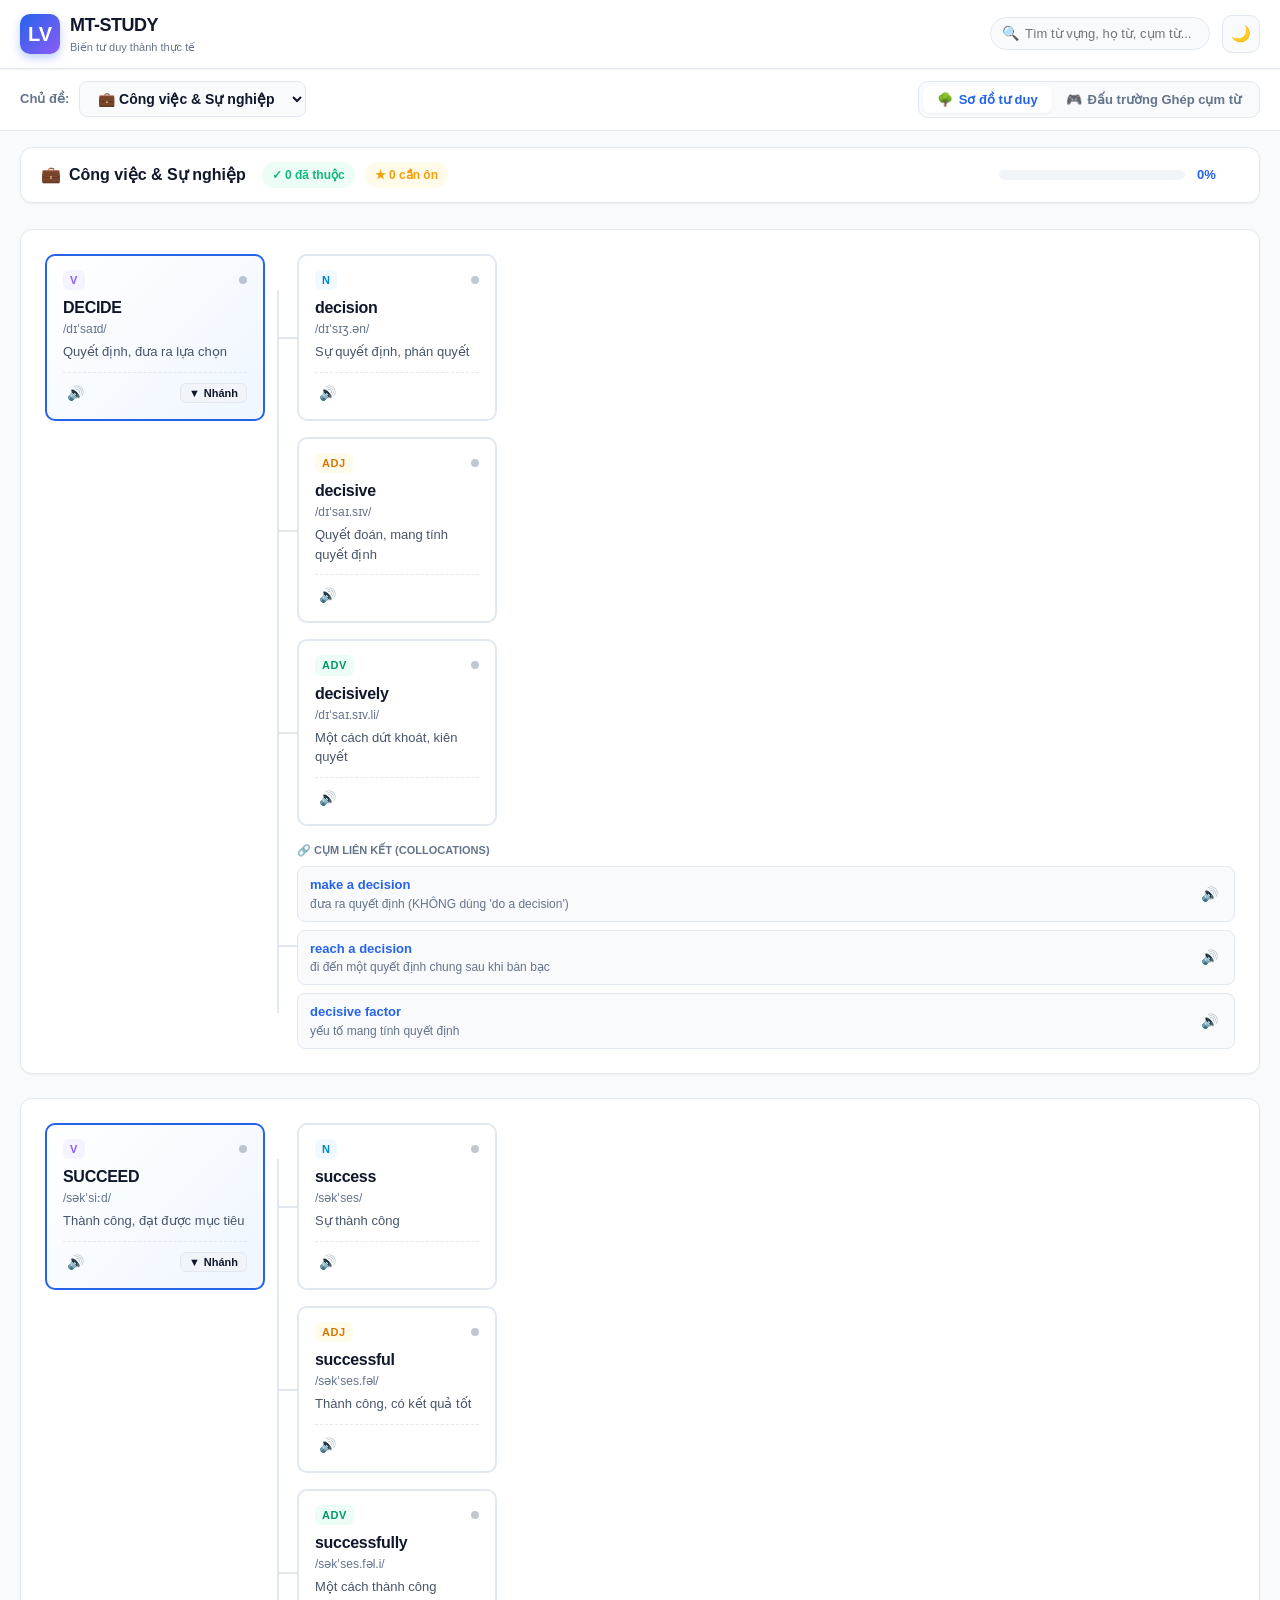
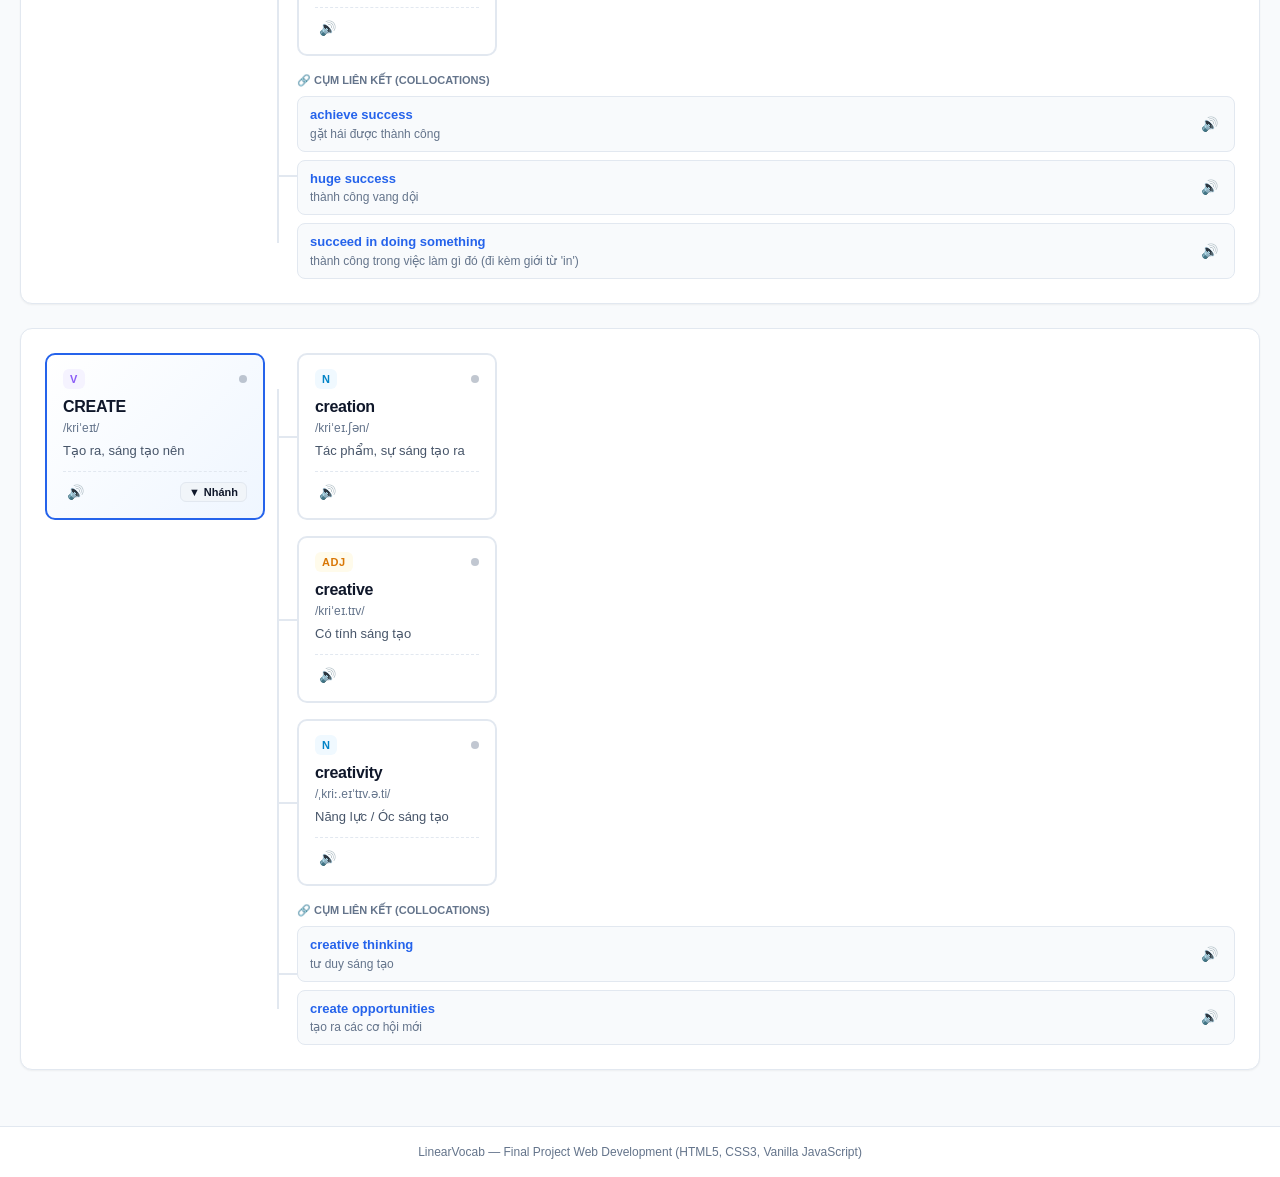
==== PROJECT/index.html @ 51e1a5eb "up" ====
<!DOCTYPE html>
<html lang="vi">
<head>
  <meta charset="UTF-8" />
  <meta name="viewport" content="width=device-width, initial-scale=1.0" />
  <title>MT-STUDY — Sơ Đồ Tư Duy Từ Vựng Linearthinking</title>

  <!-- CSS Stylesheets -->
  <link rel="stylesheet" href="./base.css" />
  <link rel="stylesheet" href="./tree.css" />
  <link rel="stylesheet" href="./flash.css" />
  <link rel="stylesheet" href="./game.css" />
</head>
<body>

  <!-- 1. Header Ứng Dụng -->
  <header class="app-header">
    <div class="header-container">
      <div class="brand">
        <div class="brand-logo">LV</div>
        <div class="brand-text">
          <h1><b>MT-STUDY</b></h1>
          <span>Biến tư duy thành thực tế</span>
        </div>
      </div>

      <div class="header-actions">
        <!-- Ô Tìm Kiếm Tức Thời (Debounced Search) -->
        <div class="search-wrapper">
          <span class="search-icon">🔍</span>
          <input
            type="text"
            id="search-input"
            class="search-input"
            placeholder="Tìm từ vựng, họ từ, cụm từ..."
            autocomplete="off"
          />
        </div>

        <!-- Nút Đổi Dark / Light Mode -->
        <button id="theme-toggle-btn" class="btn-icon" title="Đổi giao diện Sáng/Tối">
          <span id="theme-icon">🌙</span>
        </button>
      </div>
    </div>
  </header>

  <!-- 2. Thanh Điều Khiển & Bộ Chuyển Đổi Tab -->
  <div class="control-bar">
    <div class="control-container">
      <!-- Bộ Chọn Chủ Đề -->
      <div class="topic-selector-wrap">
        <label for="topic-select">Chủ đề:</label>
        <select id="topic-select" class="topic-select"></select>
      </div>

      <!-- Chuyển Đổi Chế Độ Xem (Sơ đồ cây / Mini-game) -->
      <div class="view-tabs">
        <button id="tab-tree" class="tab-btn active">
          <span>🌳</span> Sơ đồ tư duy
        </button>
        <button id="tab-game" class="tab-btn">
          <span>🎮</span> Đấu trường Ghép cụm từ
        </button>
      </div>
    </div>
  </div>

  <!-- 3. Thanh Tiến Độ Học Tập (% Hoàn thành) -->
  <div class="stats-banner">
    <div class="stats-card">
      <div class="stats-info">
        <div id="current-topic-title" class="topic-title">
          <span>💼</span> <span>Đang nạp...</span>
        </div>
        <div class="stats-badges">
          <span id="stat-count-mastered" class="stat-badge mastered">✓ 0 đã thuộc</span>
          <span id="stat-count-review" class="stat-badge review">★ 0 cần ôn</span>
        </div>
      </div>

      <div class="progress-wrap">
        <div class="progress-bar-bg">
          <div id="progress-fill" class="progress-bar-fill"></div>
        </div>
        <span id="progress-text" class="progress-text">0%</span>
      </div>
    </div>
  </div>

  <!-- 4. Vùng Nội Dung Chính -->
  <main class="main-content">
    
    <!-- CHẾ ĐỘ 1: Sơ Đồ Cây Tư Duy (Linearthinking Tree) -->
    <div id="tree-container" class="tree-view-container">
      <!-- Tree clusters sẽ được render tự động qua tree.js -->
    </div>

    <!-- CHẾ ĐỘ 2: Mini-game Ghép Cặp Cụm Từ (Collocation Game) -->
    <div id="game-container" class="game-view-container">
      <!-- Dashboard Mini-game -->
      <div class="game-dashboard">
        <div class="game-stats">
          <div class="game-stat-box">
            <span class="stat-label">Thời gian</span>
            <span id="game-timer" class="stat-value timer">00:00</span>
          </div>
          <div class="game-stat-box">
            <span class="stat-label">Điểm số</span>
            <span id="game-score" class="stat-value score">0</span>
          </div>
          <div class="game-stat-box">
            <span id="game-record-info" style="font-size: 13px; font-weight: 600; color: var(--text-muted);">
              🏆 Kỷ lục: 0
            </span>
          </div>
        </div>

        <div class="game-actions">
          <button id="btn-game-restart" class="btn-primary">
            🔄 Bắt đầu lại
          </button>
        </div>
      </div>

      <!-- Sàn Đấu Ghép Thẻ 2 Cột -->
      <div class="game-board">
        <div>
          <div class="game-column-title">Cụm từ tiếng Anh (English)</div>
          <div id="game-col-left" class="game-column"></div>
        </div>
        <div>
          <div class="game-column-title">Nghĩa tiếng Việt (Context)</div>
          <div id="game-col-right" class="game-column"></div>
        </div>
      </div>

      <!-- Box Chúc Mừng Chiến Thắng -->
      <div id="game-victory-box" class="victory-box">
        <div class="victory-icon">🎉</div>
        <div class="victory-title">Tuyệt Vời! Bạn Đã Làm Chủ Cụm Từ!</div>
        <div id="game-victory-desc" class="victory-desc"></div>
        <button id="btn-victory-play-again" class="btn-primary" style="padding: 12px 24px; font-size: 15px;">
          Chơi lại màn này
        </button>
      </div>
    </div>

  </main>

  <!-- 5. Modal Flashcard 3D Chi Tiết Từ Vựng -->
  <div id="flashcard-modal" class="modal-backdrop">
    <div class="modal-container">
      <div class="modal-header">
        <span class="modal-title">Thẻ ghi nhớ Linearthinking</span>
        <button id="fc-btn-close" class="btn-close-modal" title="Đóng">✕</button>
      </div>

      <div class="modal-body">
        <!-- Thẻ Lật 3D -->
        <div id="flip-card-wrapper" class="flip-card-wrapper" title="Bấm vào thẻ để lật xem giải nghĩa">
          <div class="flip-card-inner">
            
            <!-- Mặt Trước -->
            <div class="card-face front">
              <span id="fc-front-pos" class="badge-pos verb">Verb</span>
              <div id="fc-front-word" class="front-word">DECIDE</div>
              <div id="fc-front-phonetic" class="front-phonetic">/dɪˈsaɪd/</div>
              <button id="fc-btn-speak" class="btn-speak-large" title="Nghe phát âm bản xứ">
                🔊
              </button>
              <div class="flip-hint">
                <span>↺</span> Bấm vào thẻ để lật xem nghĩa & ví dụ
              </div>
            </div>

            <!-- Mặt Sau -->
            <div class="card-face back">
              <div class="back-meaning-title">Giải nghĩa & Ngữ cảnh:</div>
              <div id="fc-back-meaning" class="back-meaning">Quyết định, đưa ra lựa chọn</div>

              <div class="back-example-wrap">
                <div class="back-meaning-title" style="margin-bottom: 2px;">Ví dụ thực tế:</div>
                <div id="fc-back-example-en" class="back-example-en">"You need to decide what to do next."</div>
                <div id="fc-back-example-vi" class="back-example-vi">→ Bạn cần quyết định xem phải làm gì tiếp theo.</div>
              </div>

              <div class="flip-hint" style="margin-top: auto;">
                <span>↺</span> Bấm để quay lại mặt trước
              </div>
            </div>

          </div>
        </div>

        <!-- Các Nút Thao Tác Đánh Dấu -->
        <div class="modal-actions">
          <button id="fc-btn-master" class="btn-status-action btn-master">
            <span>✓</span> Đánh dấu: Đã thuộc
          </button>
          <button id="fc-btn-review" class="btn-status-action btn-review">
            <span>★</span> Đánh dấu: Cần ôn lại
          </button>
        </div>
      </div>
    </div>
  </div>

  <!-- 6. Footer -->
  <footer class="app-footer">
    <p>LinearVocab — Final Project Web Development (HTML5, CSS3, Vanilla JavaScript)</p>
  </footer>

  <!-- 7. Nạp Các Scripts Logic Theo Đúng Thứ Tự -->
  <script src="./data.js"></script>
  <script src="./storage.js"></script>
  <script src="./speech.js"></script>
  <script src="./tree.js"></script>
  <script src="./flashcard.js"></script>
  <script src="./game.js"></script>
  <script src="./app.js"></script>
</body>
</html>
---- PROJECT/base.css ----
/* Reset & Variables */
:root {
  --font-family: -apple-system, BlinkMacSystemFont, "Segoe UI", Roboto, "Helvetica Neue", Arial, sans-serif;
  
  /* Light Mode Palette */
  --bg-primary: #f8fafc;
  --bg-secondary: #ffffff;
  --bg-card: #ffffff;
  --bg-hover: #f1f5f9;
  
  --text-main: #0f172a;
  --text-muted: #64748b;
  --text-sub: #475569;
  
  --border-color: #e2e8f0;
  --border-focus: #3b82f6;

  /* Accent Colors */
  --primary: #2563eb;
  --primary-hover: #1d4ed8;
  --primary-light: #eff6ff;

  --success: #10b981;
  --success-light: #ecfdf5;
  --warning: #f59e0b;
  --warning-light: #fffbeb;
  --danger: #ef4444;
  --danger-light: #fef2f2;

  /* POS Badge Colors */
  --pos-verb: #8b5cf6;
  --pos-verb-bg: #f5f3ff;
  --pos-noun: #0284c7;
  --pos-noun-bg: #f0f9ff;
  --pos-adj: #d97706;
  --pos-adj-bg: #fffbeb;
  --pos-adv: #059669;
  --pos-adv-bg: #ecfdf5;

  --shadow-sm: 0 1px 2px 0 rgb(0 0 0 / 0.05);
  --shadow-md: 0 4px 6px -1px rgb(0 0 0 / 0.1), 0 2px 4px -2px rgb(0 0 0 / 0.1);
  --shadow-lg: 0 10px 15px -3px rgb(0 0 0 / 0.1), 0 4px 6px -4px rgb(0 0 0 / 0.1);
  --radius: 12px;
  --transition: all 0.25s cubic-bezier(0.4, 0, 0.2, 1);
}

[data-theme="dark"] {
  --bg-primary: #0f172a;
  --bg-secondary: #1e293b;
  --bg-card: #1e293b;
  --bg-hover: #334155;

  --text-main: #f8fafc;
  --text-muted: #94a3b8;
  --text-sub: #cbd5e1;

  --border-color: #334155;
  --border-focus: #60a5fa;

  --primary: #3b82f6;
  --primary-hover: #60a5fa;
  --primary-light: rgba(59, 130, 246, 0.15);

  --success-light: rgba(16, 185, 129, 0.15);
  --warning-light: rgba(245, 158, 11, 0.15);
  --danger-light: rgba(239, 68, 68, 0.15);

  --pos-verb-bg: rgba(139, 92, 246, 0.2);
  --pos-noun-bg: rgba(2, 132, 199, 0.2);
  --pos-adj-bg: rgba(217, 119, 6, 0.2);
  --pos-adv-bg: rgba(5, 150, 105, 0.2);

  --shadow-sm: 0 1px 2px 0 rgb(0 0 0 / 0.3);
  --shadow-md: 0 4px 6px -1px rgb(0 0 0 / 0.4);
  --shadow-lg: 0 10px 20px -3px rgb(0 0 0 / 0.5);
}

* {
  margin: 0;
  padding: 0;
  box-sizing: border-box;
}

body {
  font-family: var(--font-family);
  background-color: var(--bg-primary);
  color: var(--text-main);
  line-height: 1.5;
  min-height: 100vh;
  display: flex;
  flex-direction: column;
  transition: background-color 0.3s ease, color 0.3s ease;
}

/* Header & Navbar */
.app-header {
  background: var(--bg-secondary);
  border-bottom: 1px solid var(--border-color);
  position: sticky;
  top: 0;
  z-index: 50;
  box-shadow: var(--shadow-sm);
}

.header-container {
  max-width: 1300px;
  margin: 0 auto;
  padding: 12px 20px;
  display: flex;
  align-items: center;
  justify-content: space-between;
  gap: 16px;
  flex-wrap: wrap;
}

.brand {
  display: flex;
  align-items: center;
  gap: 10px;
}

.brand-logo {
  width: 40px;
  height: 40px;
  background: linear-gradient(135deg, var(--primary), #8b5cf6);
  border-radius: 10px;
  display: flex;
  align-items: center;
  justify-content: center;
  color: #fff;
  font-weight: 800;
  font-size: 20px;
  box-shadow: 0 4px 10px rgba(37, 99, 235, 0.3);
}

.brand-text h1 {
  font-size: 18px;
  font-weight: 700;
  letter-spacing: -0.5px;
}

.brand-text span {
  font-size: 11px;
  color: var(--text-muted);
  display: block;
}

.header-actions {
  display: flex;
  align-items: center;
  gap: 12px;
}

/* Search Box */
.search-wrapper {
  position: relative;
  display: flex;
  align-items: center;
}

.search-input {
  background: var(--bg-primary);
  border: 1px solid var(--border-color);
  color: var(--text-main);
  padding: 8px 14px 8px 34px;
  border-radius: 20px;
  font-size: 13px;
  outline: none;
  width: 220px;
  transition: var(--transition);
}

.search-input:focus {
  width: 280px;
  border-color: var(--border-focus);
  box-shadow: 0 0 0 3px var(--primary-light);
}

.search-icon {
  position: absolute;
  left: 12px;
  color: var(--text-muted);
  font-size: 14px;
  pointer-events: none;
}

/* Theme Toggle Button */
.btn-icon {
  background: var(--bg-primary);
  border: 1px solid var(--border-color);
  color: var(--text-main);
  width: 38px;
  height: 38px;
  border-radius: 10px;
  display: flex;
  align-items: center;
  justify-content: center;
  cursor: pointer;
  font-size: 16px;
  transition: var(--transition);
}

.btn-icon:hover {
  background: var(--bg-hover);
  border-color: var(--text-muted);
}

/* Top Control Bar */
.control-bar {
  background: var(--bg-secondary);
  border-bottom: 1px solid var(--border-color);
  padding: 12px 20px;
}

.control-container {
  max-width: 1300px;
  margin: 0 auto;
  display: flex;
  align-items: center;
  justify-content: space-between;
  flex-wrap: wrap;
  gap: 16px;
}

.topic-selector-wrap {
  display: flex;
  align-items: center;
  gap: 10px;
}

.topic-selector-wrap label {
  font-size: 13px;
  font-weight: 600;
  color: var(--text-muted);
}

.topic-select {
  background: var(--bg-primary);
  border: 1px solid var(--border-color);
  color: var(--text-main);
  font-size: 14px;
  font-weight: 600;
  padding: 8px 14px;
  border-radius: 8px;
  outline: none;
  cursor: pointer;
  transition: var(--transition);
}

.topic-select:focus {
  border-color: var(--border-focus);
}

/* View Mode Switcher (Tabs) */
.view-tabs {
  display: flex;
  background: var(--bg-primary);
  padding: 4px;
  border-radius: 10px;
  border: 1px solid var(--border-color);
}

.tab-btn {
  border: none;
  background: transparent;
  color: var(--text-muted);
  font-size: 13px;
  font-weight: 600;
  padding: 6px 14px;
  border-radius: 7px;
  cursor: pointer;
  display: flex;
  align-items: center;
  gap: 6px;
  transition: var(--transition);
}

.tab-btn.active {
  background: var(--bg-secondary);
  color: var(--primary);
  box-shadow: var(--shadow-sm);
}

/* Stats Progress Bar Card */
.stats-banner {
  max-width: 1300px;
  margin: 16px auto 0;
  padding: 0 20px;
  width: 100%;
}

.stats-card {
  background: var(--bg-secondary);
  border: 1px solid var(--border-color);
  border-radius: var(--radius);
  padding: 14px 20px;
  display: flex;
  align-items: center;
  justify-content: space-between;
  flex-wrap: wrap;
  gap: 16px;
  box-shadow: var(--shadow-sm);
}

.stats-info {
  display: flex;
  align-items: center;
  gap: 16px;
}

.topic-title {
  font-size: 16px;
  font-weight: 700;
  color: var(--text-main);
  display: flex;
  align-items: center;
  gap: 8px;
}

.stats-badges {
  display: flex;
  align-items: center;
  gap: 10px;
}

.stat-badge {
  font-size: 12px;
  font-weight: 600;
  padding: 4px 10px;
  border-radius: 20px;
  display: flex;
  align-items: center;
  gap: 6px;
}

.stat-badge.mastered {
  background: var(--success-light);
  color: var(--success);
}

.stat-badge.review {
  background: var(--warning-light);
  color: var(--warning);
}

.progress-wrap {
  display: flex;
  align-items: center;
  gap: 12px;
  min-width: 240px;
}

.progress-bar-bg {
  flex: 1;
  height: 10px;
  background: var(--bg-hover);
  border-radius: 10px;
  overflow: hidden;
  position: relative;
}

.progress-bar-fill {
  height: 100%;
  background: linear-gradient(90deg, var(--primary), var(--success));
  border-radius: 10px;
  width: 0%;
  transition: width 0.5s ease;
}

.progress-text {
  font-size: 13px;
  font-weight: 700;
  color: var(--primary);
  min-width: 42px;
}

/* Main Content Area */
.main-content {
  max-width: 1300px;
  width: 100%;
  margin: 16px auto;
  padding: 0 20px;
  flex: 1;
  display: flex;
  flex-direction: column;
}

/* Part of Speech Badges */
.badge-pos {
  font-size: 11px;
  font-weight: 700;
  text-transform: uppercase;
  padding: 2px 7px;
  border-radius: 6px;
  display: inline-block;
  letter-spacing: 0.5px;
}

.badge-pos.verb, .badge-pos.v {
  background: var(--pos-verb-bg);
  color: var(--pos-verb);
}

.badge-pos.noun, .badge-pos.n {
  background: var(--pos-noun-bg);
  color: var(--pos-noun);
}

.badge-pos.adj {
  background: var(--pos-adj-bg);
  color: var(--pos-adj);
}

.badge-pos.adv {
  background: var(--pos-adv-bg);
  color: var(--pos-adv);
}

/* Status Icons */
.status-pill {
  width: 8px;
  height: 8px;
  border-radius: 50%;
  display: inline-block;
}

.status-pill.mastered {
  background: var(--success);
  box-shadow: 0 0 6px var(--success);
}

.status-pill.review {
  background: var(--warning);
  box-shadow: 0 0 6px var(--warning);
}

.status-pill.unlearned {
  background: var(--text-muted);
  opacity: 0.4;
}

/* Buttons */
.btn-primary {
  background: var(--primary);
  color: #fff;
  border: none;
  font-weight: 600;
  font-size: 13px;
  padding: 8px 16px;
  border-radius: 8px;
  cursor: pointer;
  transition: var(--transition);
}

.btn-primary:hover {
  background: var(--primary-hover);
}

/* Footer */
.app-footer {
  background: var(--bg-secondary);
  border-top: 1px solid var(--border-color);
  padding: 16px 20px;
  text-align: center;
  font-size: 12px;
  color: var(--text-muted);
  margin-top: auto;
}
---- PROJECT/tree.css ----
/* Sơ đồ cây tư duy từ vựng (Linearthinking Tree) */

.tree-view-container {
  display: flex;
  flex-direction: column;
  gap: 24px;
  padding: 10px 0 40px;
}

/* Khung từng Cây Từ Gốc */
.tree-root-cluster {
  background: var(--bg-secondary);
  border: 1px solid var(--border-color);
  border-radius: var(--radius);
  padding: 24px;
  box-shadow: var(--shadow-sm);
  position: relative;
  overflow-x: auto;
  transition: var(--transition);
}

.tree-root-cluster:hover {
  border-color: var(--border-focus);
  box-shadow: var(--shadow-md);
}

/* Bố cục Nhánh Cây (Horizontal Mindmap Branch) */
.mindmap-flow {
  display: flex;
  align-items: flex-start;
  gap: 32px;
  min-width: 820px;
  position: relative;
}

/* Cột 1: Node Từ Gốc (Root Node) */
.node-root-wrap {
  display: flex;
  flex-direction: column;
  align-items: center;
  position: relative;
  width: 220px;
  flex-shrink: 0;
}

.card-node {
  background: var(--bg-card);
  border: 2px solid var(--border-color);
  border-radius: 10px;
  padding: 14px 16px;
  width: 100%;
  cursor: pointer;
  transition: var(--transition);
  position: relative;
  user-select: none;
}

.card-node:hover {
  transform: translateY(-2px);
  box-shadow: var(--shadow-md);
  border-color: var(--primary);
}

.card-node.active {
  border-color: var(--primary);
  box-shadow: 0 0 0 3px var(--primary-light);
}

/* Phân biệt Node Từ Gốc */
.card-node.is-root {
  background: linear-gradient(135deg, var(--bg-card), var(--primary-light));
  border-color: var(--primary);
  border-width: 2px;
}

.node-header {
  display: flex;
  align-items: center;
  justify-content: space-between;
  margin-bottom: 6px;
}

.node-word {
  font-size: 16px;
  font-weight: 800;
  color: var(--text-main);
  letter-spacing: -0.3px;
  display: flex;
  align-items: center;
  gap: 8px;
}

.node-phonetic {
  font-size: 12px;
  color: var(--text-muted);
  font-family: inherit;
  margin-bottom: 4px;
}

.node-meaning {
  font-size: 13px;
  color: var(--text-sub);
  display: -webkit-box;
  -webkit-line-clamp: 2;
  -webkit-box-orient: vertical;
  overflow: hidden;
  text-overflow: ellipsis;
}

.node-actions {
  display: flex;
  align-items: center;
  justify-content: space-between;
  margin-top: 10px;
  padding-top: 8px;
  border-top: 1px dashed var(--border-color);
}

.btn-speak-mini {
  background: transparent;
  border: none;
  color: var(--text-muted);
  cursor: pointer;
  font-size: 14px;
  padding: 4px;
  border-radius: 6px;
  transition: var(--transition);
}

.btn-speak-mini:hover {
  color: var(--primary);
  background: var(--bg-hover);
}

/* Nút Thu gọn / Mở rộng */
.btn-toggle-branch {
  background: var(--bg-hover);
  border: 1px solid var(--border-color);
  color: var(--text-main);
  font-size: 11px;
  font-weight: 700;
  padding: 3px 8px;
  border-radius: 6px;
  cursor: pointer;
  display: flex;
  align-items: center;
  gap: 4px;
  transition: var(--transition);
}

.btn-toggle-branch:hover {
  background: var(--primary);
  color: #fff;
  border-color: var(--primary);
}

/* Nhánh Con: Họ từ (Word Family Branch) */
.branches-container {
  flex: 1;
  display: flex;
  flex-direction: column;
  gap: 16px;
  position: relative;
  transition: var(--transition);
}

/* Đường nối phong cách sơ đồ nhánh */
.branches-container::before {
  content: "";
  position: absolute;
  top: 36px;
  bottom: 36px;
  left: -20px;
  width: 2px;
  background: var(--border-color);
}

.branch-item {
  display: flex;
  align-items: center;
  gap: 20px;
  position: relative;
}

.branch-item::before {
  content: "";
  position: absolute;
  left: -20px;
  top: 50%;
  width: 20px;
  height: 2px;
  background: var(--border-color);
}

.node-family-wrap {
  width: 200px;
  flex-shrink: 0;
}

/* Cột 3: Cụm từ liên kết (Collocations List) */
.collocations-list {
  display: flex;
  flex-direction: column;
  gap: 8px;
  flex: 1;
}

.collocation-card {
  background: var(--bg-primary);
  border: 1px solid var(--border-color);
  border-radius: 8px;
  padding: 8px 12px;
  font-size: 12px;
  cursor: pointer;
  transition: var(--transition);
  display: flex;
  align-items: center;
  justify-content: space-between;
  gap: 10px;
}

.collocation-card:hover {
  border-color: var(--primary);
  background: var(--bg-hover);
  transform: translateX(4px);
}

.collocation-phrase {
  font-weight: 700;
  color: var(--primary);
  font-size: 13px;
}

.collocation-meaning {
  color: var(--text-muted);
  font-size: 12px;
}

/* Trạng thái ẩn nhánh con khi collapse */
.tree-root-cluster.is-collapsed .branches-container {
  display: none;
}

/* Highlight tìm kiếm */
.highlight-text {
  background: #fef08a;
  color: #854d0e;
  padding: 1px 4px;
  border-radius: 4px;
  font-weight: 700;
}

[data-theme="dark"] .highlight-text {
  background: #a16207;
  color: #fef08a;
}
---- PROJECT/flash.css ----
/* Modal Chi tiết & Thẻ Flashcard 3D */

.modal-backdrop {
  position: fixed;
  top: 0;
  left: 0;
  right: 0;
  bottom: 0;
  background: rgba(15, 23, 42, 0.65);
  backdrop-filter: blur(4px);
  z-index: 100;
  display: flex;
  align-items: center;
  justify-content: center;
  padding: 20px;
  opacity: 0;
  visibility: hidden;
  transition: opacity 0.3s ease, visibility 0.3s ease;
}

.modal-backdrop.is-open {
  opacity: 1;
  visibility: visible;
}

.modal-container {
  background: var(--bg-card);
  border: 1px solid var(--border-color);
  border-radius: 16px;
  width: 100%;
  max-width: 540px;
  box-shadow: var(--shadow-lg);
  overflow: hidden;
  transform: translateY(20px) scale(0.97);
  transition: transform 0.3s cubic-bezier(0.34, 1.56, 0.64, 1);
  display: flex;
  flex-direction: column;
}

.modal-backdrop.is-open .modal-container {
  transform: translateY(0) scale(1);
}

.modal-header {
  padding: 16px 20px;
  border-bottom: 1px solid var(--border-color);
  display: flex;
  align-items: center;
  justify-content: space-between;
}

.modal-title {
  font-size: 15px;
  font-weight: 700;
  color: var(--text-muted);
}

.btn-close-modal {
  background: transparent;
  border: none;
  font-size: 20px;
  color: var(--text-muted);
  cursor: pointer;
  padding: 4px 8px;
  border-radius: 6px;
  transition: var(--transition);
}

.btn-close-modal:hover {
  background: var(--bg-hover);
  color: var(--text-main);
}

.modal-body {
  padding: 24px;
}

/* 3D Flip Card */
.flip-card-wrapper {
  perspective: 1000px;
  height: 320px;
  cursor: pointer;
  margin-bottom: 20px;
}

.flip-card-inner {
  position: relative;
  width: 100%;
  height: 100%;
  text-align: center;
  transition: transform 0.6s cubic-bezier(0.4, 0, 0.2, 1);
  transform-style: preserve-3d;
}

.flip-card-wrapper.flipped .flip-card-inner {
  transform: rotateY(180deg);
}

.card-face {
  position: absolute;
  width: 100%;
  height: 100%;
  -webkit-backface-visibility: hidden;
  backface-visibility: hidden;
  border-radius: 14px;
  border: 2px solid var(--border-color);
  padding: 24px;
  display: flex;
  flex-direction: column;
  justify-content: center;
  align-items: center;
  box-shadow: var(--shadow-sm);
  background: var(--bg-secondary);
}

/* Mặt Trước (Front) */
.card-face.front {
  background: linear-gradient(180deg, var(--bg-secondary), var(--bg-hover));
}

.front-word {
  font-size: 32px;
  font-weight: 900;
  color: var(--text-main);
  letter-spacing: -0.5px;
  margin: 10px 0 4px;
}

.front-phonetic {
  font-size: 16px;
  color: var(--text-muted);
  margin-bottom: 16px;
}

.btn-speak-large {
  background: var(--primary-light);
  color: var(--primary);
  border: 1px solid var(--primary);
  width: 48px;
  height: 48px;
  border-radius: 50%;
  font-size: 20px;
  display: flex;
  align-items: center;
  justify-content: center;
  cursor: pointer;
  transition: var(--transition);
  margin-bottom: 16px;
}

.btn-speak-large:hover {
  transform: scale(1.1);
  background: var(--primary);
  color: #fff;
}

.flip-hint {
  font-size: 12px;
  color: var(--text-muted);
  display: flex;
  align-items: center;
  gap: 6px;
}

/* Mặt Sau (Back) */
.card-face.back {
  transform: rotateY(180deg);
  text-align: left;
  align-items: flex-start;
  justify-content: flex-start;
  overflow-y: auto;
}

.back-meaning-title {
  font-size: 11px;
  text-transform: uppercase;
  font-weight: 700;
  color: var(--primary);
  letter-spacing: 0.5px;
  margin-bottom: 4px;
}

.back-meaning {
  font-size: 18px;
  font-weight: 700;
  color: var(--text-main);
  margin-bottom: 16px;
}

.back-example-wrap {
  background: var(--bg-primary);
  border-left: 3px solid var(--primary);
  padding: 10px 14px;
  border-radius: 6px;
  width: 100%;
  margin-bottom: 14px;
}

.back-example-en {
  font-size: 13px;
  font-weight: 600;
  color: var(--text-main);
  margin-bottom: 4px;
}

.back-example-vi {
  font-size: 12px;
  color: var(--text-muted);
}

/* Thanh Thao Tác Đánh Dấu Trạng Thái (Modal Actions) */
.modal-actions {
  display: flex;
  gap: 12px;
}

.btn-status-action {
  flex: 1;
  padding: 10px 16px;
  border-radius: 8px;
  font-size: 13px;
  font-weight: 700;
  cursor: pointer;
  display: flex;
  align-items: center;
  justify-content: center;
  gap: 8px;
  border: 1px solid transparent;
  transition: var(--transition);
}

.btn-status-action.btn-master {
  background: var(--success-light);
  color: var(--success);
  border-color: var(--success);
}

.btn-status-action.btn-master:hover,
.btn-status-action.btn-master.is-active {
  background: var(--success);
  color: #fff;
}

.btn-status-action.btn-review {
  background: var(--warning-light);
  color: var(--warning);
  border-color: var(--warning);
}

.btn-status-action.btn-review:hover,
.btn-status-action.btn-review.is-active {
  background: var(--warning);
  color: #fff;
}
---- PROJECT/game.css ----
/* Giao diện Mini-game Ghép Cặp Cụm Từ (Collocation Matching Game) */

.game-view-container {
  display: none; /* Ẩn mặc định, bật khi chuyển Tab */
  flex-direction: column;
  gap: 20px;
  padding: 10px 0 40px;
}

.game-view-container.is-active {
  display: flex;
}

.game-dashboard {
  background: var(--bg-secondary);
  border: 1px solid var(--border-color);
  border-radius: var(--radius);
  padding: 16px 24px;
  display: flex;
  align-items: center;
  justify-content: space-between;
  flex-wrap: wrap;
  gap: 16px;
  box-shadow: var(--shadow-sm);
}

.game-stats {
  display: flex;
  align-items: center;
  gap: 20px;
}

.game-stat-box {
  display: flex;
  flex-direction: column;
}

.stat-label {
  font-size: 11px;
  font-weight: 700;
  text-transform: uppercase;
  color: var(--text-muted);
  letter-spacing: 0.5px;
}

.stat-value {
  font-size: 20px;
  font-weight: 800;
  color: var(--text-main);
}

.stat-value.timer {
  color: var(--primary);
  font-variant-numeric: tabular-nums;
}

.stat-value.score {
  color: var(--success);
}

.game-actions {
  display: flex;
  align-items: center;
  gap: 12px;
}

/* Sàn Đấu Ghép Thẻ (Matching Board) */
.game-board {
  display: grid;
  grid-template-columns: 1fr 1fr;
  gap: 20px;
}

.game-column-title {
  font-size: 14px;
  font-weight: 700;
  color: var(--text-muted);
  margin-bottom: 12px;
  text-align: center;
}

.game-column {
  display: flex;
  flex-direction: column;
  gap: 12px;
}

.game-card {
  background: var(--bg-card);
  border: 2px solid var(--border-color);
  border-radius: 10px;
  padding: 16px;
  cursor: pointer;
  transition: var(--transition);
  font-size: 14px;
  font-weight: 600;
  display: flex;
  align-items: center;
  justify-content: space-between;
  user-select: none;
  min-height: 56px;
}

.game-card:hover {
  border-color: var(--primary);
  transform: translateY(-2px);
  box-shadow: var(--shadow-sm);
}

/* Trạng thái được chọn */
.game-card.selected {
  border-color: var(--primary);
  background: var(--primary-light);
  box-shadow: 0 0 0 3px var(--primary-light);
  transform: scale(1.02);
}

/* Trạng thái ghép đúng */
.game-card.matched {
  border-color: var(--success);
  background: var(--success-light);
  color: var(--success);
  pointer-events: none;
  opacity: 0.5;
  transform: scale(0.98);
}

/* Trạng thái ghép sai: Rung lắc */
.game-card.wrong {
  border-color: var(--danger) !important;
  background: var(--danger-light) !important;
  color: var(--danger) !important;
  animation: shake 0.4s ease;
}

@keyframes shake {
  0%, 100% { transform: translateX(0); }
  20%, 60% { transform: translateX(-8px); }
  40%, 80% { transform: translateX(8px); }
}

/* Victory / Win Card Modal */
.victory-box {
  background: var(--bg-secondary);
  border: 2px solid var(--success);
  border-radius: var(--radius);
  padding: 32px;
  text-align: center;
  display: none;
  flex-direction: column;
  align-items: center;
  gap: 16px;
  box-shadow: var(--shadow-lg);
  margin-top: 20px;
}

.victory-box.is-show {
  display: flex;
}

.victory-icon {
  font-size: 48px;
}

.victory-title {
  font-size: 22px;
  font-weight: 800;
  color: var(--text-main);
}

.victory-desc {
  font-size: 14px;
  color: var(--text-muted);
  max-width: 400px;
}
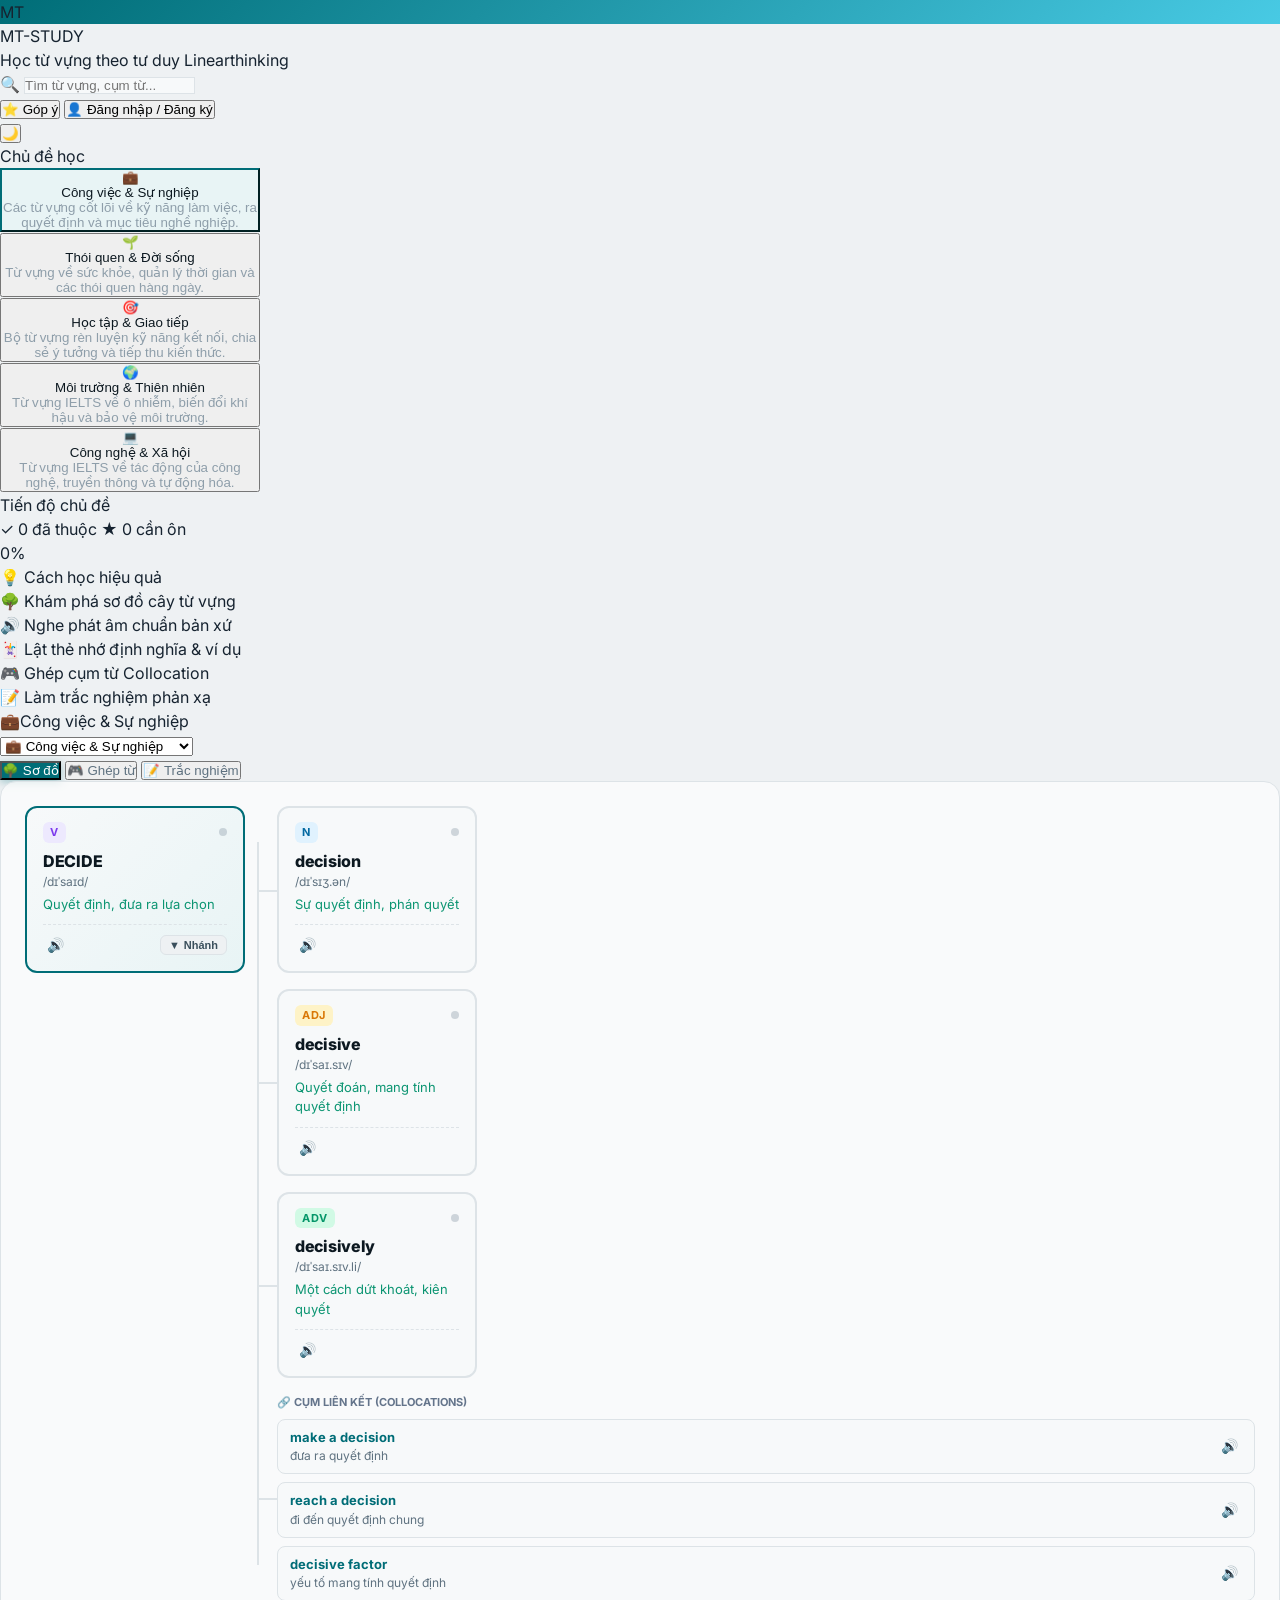
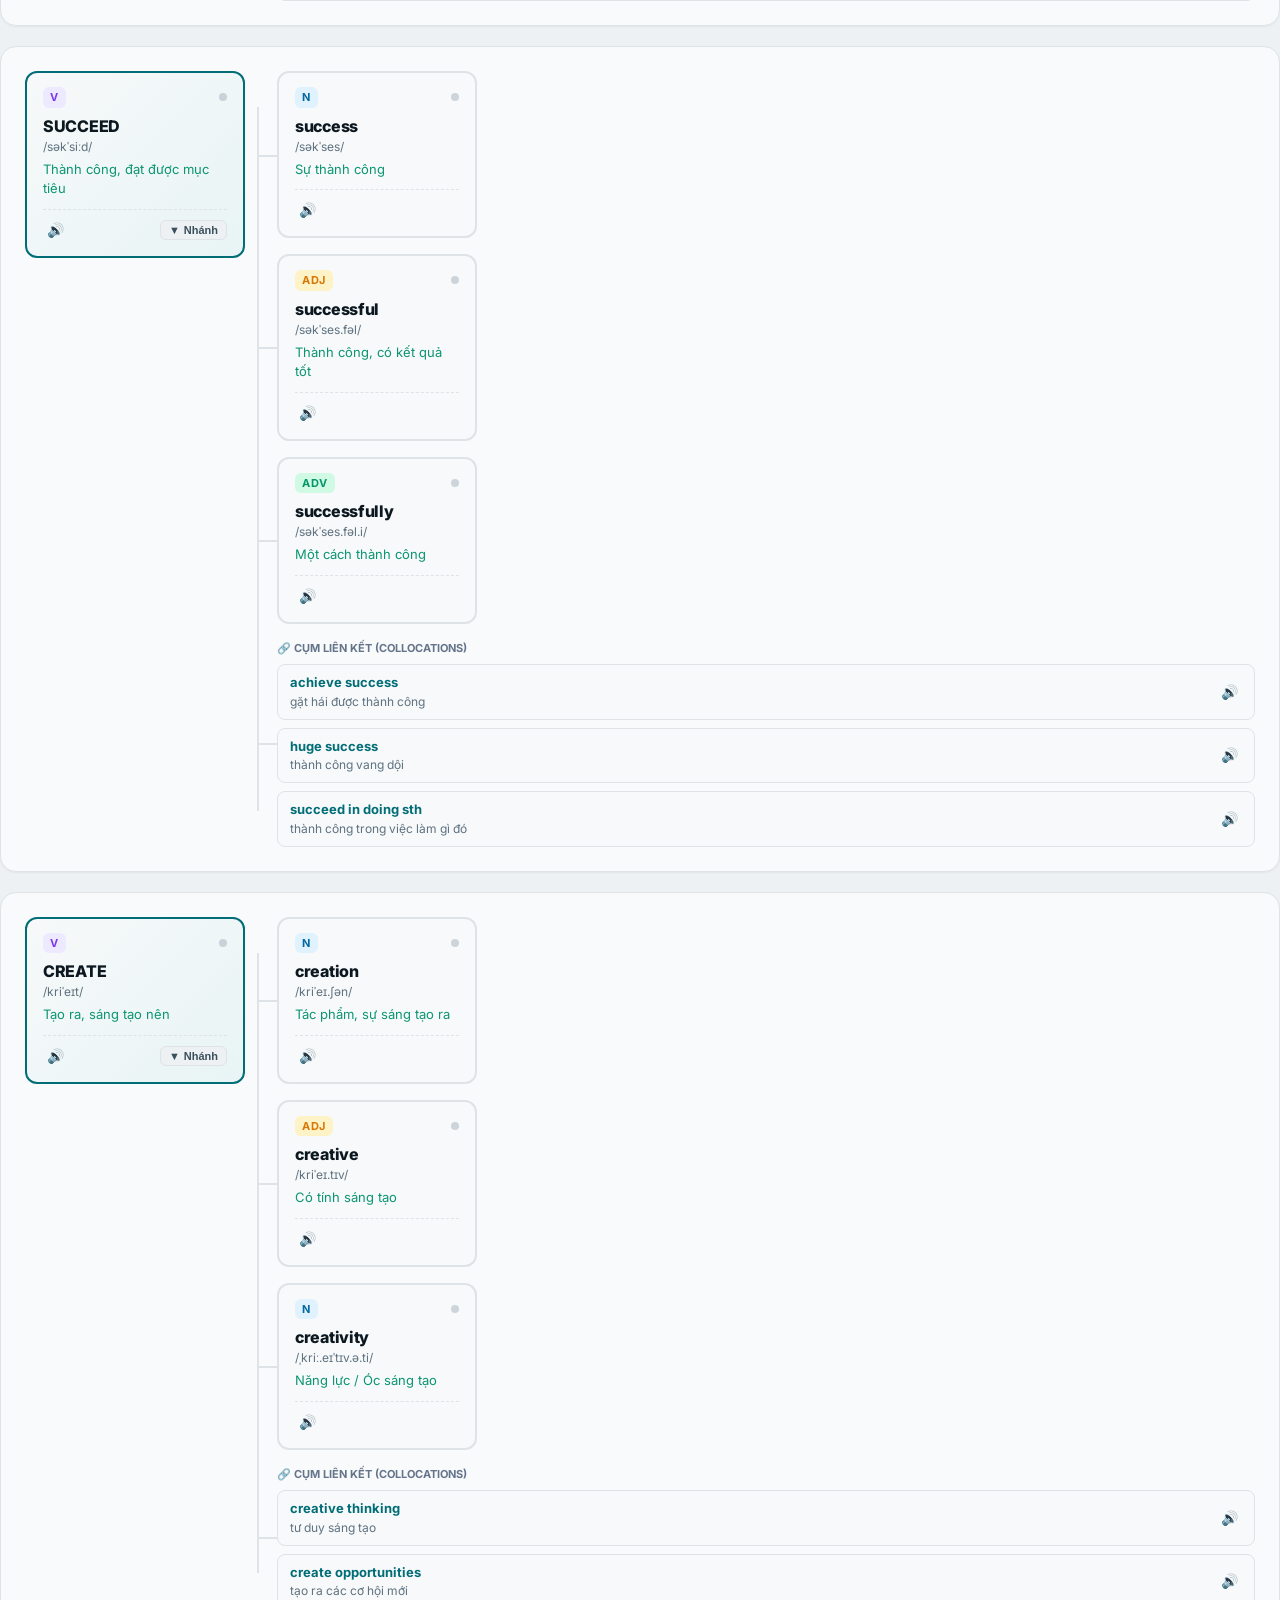
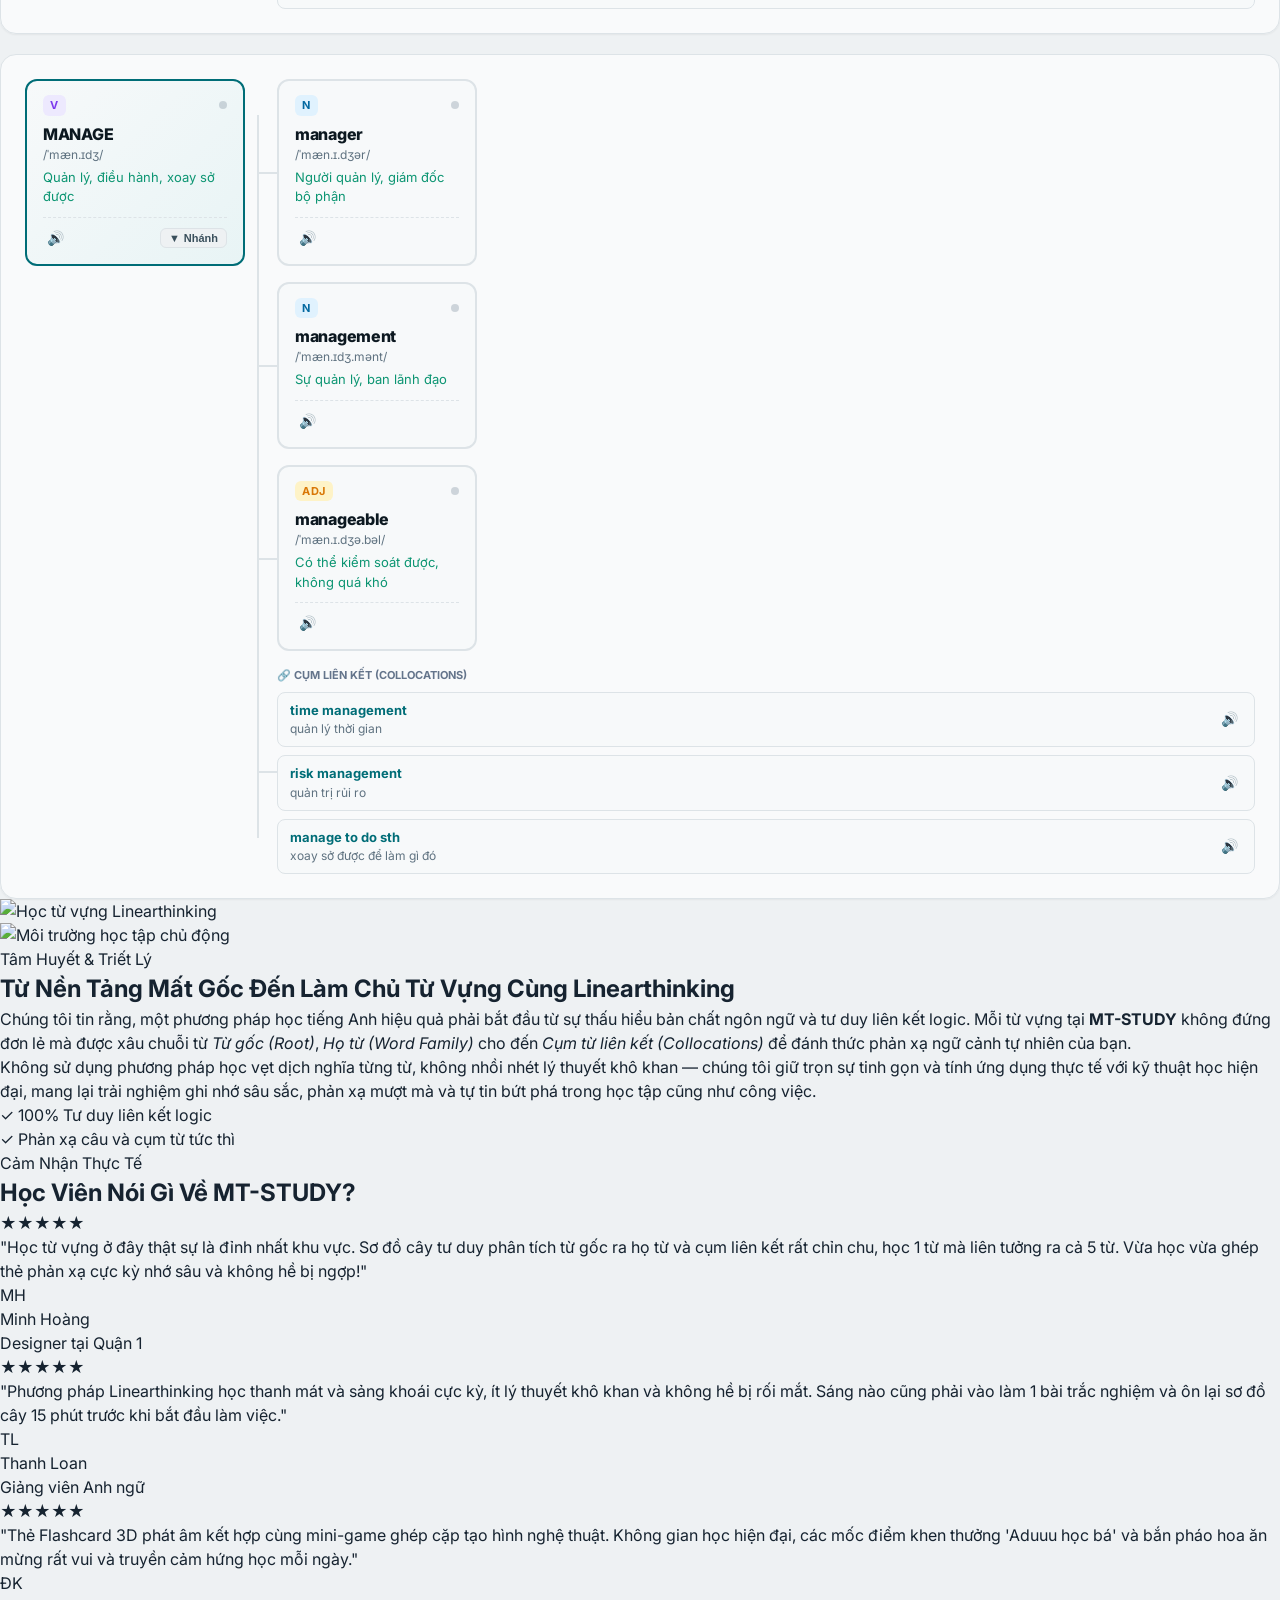
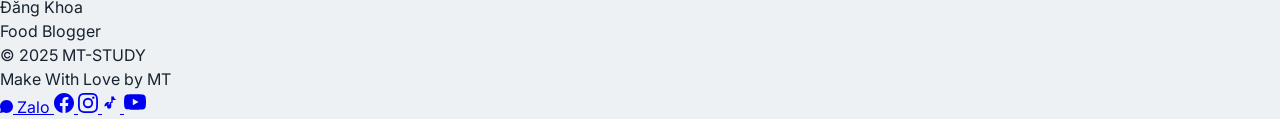
==== commit c32f545b: "up" ====
--- a/PROJECT/index.html
+++ b/PROJECT/index.html
@@ -1,223 +1,1733 @@
 <!DOCTYPE html>
 <html lang="vi">
+
 <head>
   <meta charset="UTF-8" />
   <meta name="viewport" content="width=device-width, initial-scale=1.0" />
-  <title>MT-STUDY — Sơ Đồ Tư Duy Từ Vựng Linearthinking</title>
-
-  <!-- CSS Stylesheets -->
+  <title>MT-STUDY — Học Từ Vựng Tiếng Anh Linearthinking</title>
+
+  <!-- Google Fonts: Inter & Playfair Display -->
+  <link rel="preconnect" href="https://fonts.googleapis.com" />
+  <link rel="preconnect" href="https://fonts.gstatic.com" crossorigin />
+  <link
+    href="https://fonts.googleapis.com/css2?family=Inter:wght@400;500;600;700;800;900&family=Playfair+Display:ital,wght@0,600;0,700;0,800;0,900;1,600;1,700&display=swap"
+    rel="stylesheet" />
+
+  <!-- Tailwind CSS CDN -->
+  <script src="https://cdn.tailwindcss.com"></script>
+  <script>
+    tailwind.config = {
+      darkMode: 'selector',
+      theme: {
+        extend: {
+          fontFamily: {
+            sans: ['Inter', 'sans-serif'],
+            serif: ['"Playfair Display"', 'Georgia', 'serif']
+          },
+          colors: {
+            primary: { DEFAULT: '#006D77', light: '#E8F4F5', dark: '#004F57' },
+            teal: { 50: '#E8F4F5', 100: '#c9e8ea', 500: '#006D77', 600: '#004F57', 700: '#00353B' },
+            surface: { 50: '#F7F9FA', 100: '#EEF1F3', 200: '#DDE3E7', 300: '#C5CDD3', 400: '#8E9EAA', 500: '#5F7280', 600: '#3A4F5C', 700: '#243340', 800: '#162330', 900: '#0C1820' },
+          }
+        }
+      }
+    }
+  </script>
+
+  <!-- Canvas Confetti CDN -->
+  <script src="https://cdn.jsdelivr.net/npm/canvas-confetti@1.9.3/dist/confetti.browser.min.js"></script>
+
+  <!-- Custom CSS Modules -->
   <link rel="stylesheet" href="./base.css" />
   <link rel="stylesheet" href="./tree.css" />
   <link rel="stylesheet" href="./flash.css" />
   <link rel="stylesheet" href="./game.css" />
+  <link rel="stylesheet" href="./quiz.css" />
+
+  <style>
+    * {
+      box-sizing: border-box;
+    }
+
+    body {
+      font-family: 'Inter', sans-serif;
+      background: #EEF1F3;
+      color: #162330;
+    }
+
+    body.dark {
+      background: #0C1820;
+      color: #EEF1F3;
+    }
+
+    /* ---- SIDEBAR ---- */
+    #sidebar {
+      width: 260px;
+      min-width: 260px;
+    }
+
+    /* ---- ACTIVE TAB pill ---- */
+    .nav-tab.active {
+      background: #006D77 !important;
+      color: #fff !important;
+      box-shadow: 0 2px 8px rgba(0, 109, 119, .35);
+    }
+
+    .nav-tab {
+      transition: all .2s ease;
+    }
+
+    .nav-tab:hover:not(.active) {
+      background: rgba(0, 109, 119, .1);
+      color: #006D77;
+    }
+
+    /* ---- TOPIC CARD ---- */
+    .topic-card {
+      transition: all .2s ease;
+    }
+
+    .topic-card.active {
+      border-color: #006D77 !important;
+      background: #E8F4F5;
+    }
+
+    body.dark .topic-card.active {
+      background: rgba(0, 109, 119, .18);
+    }
+
+    .topic-card:hover {
+      transform: translateY(-2px);
+      box-shadow: 0 4px 16px rgba(0, 0, 0, .12);
+    }
+
+    /* ---- PROGRESS BAR ---- */
+    .prog-fill {
+      transition: width .5s ease;
+      background: linear-gradient(90deg, #006D77, #48CAE4);
+    }
+
+    /* ---- GAME & QUIZ containers visibility ---- */
+    #game-container {
+      display: none;
+      flex-direction: column;
+      gap: 16px;
+    }
+
+    #game-container.show {
+      display: flex;
+    }
+
+    #quiz-container {
+      display: none;
+      flex-direction: column;
+      gap: 16px;
+    }
+
+    #quiz-container.show {
+      display: flex;
+    }
+
+    #tree-container {
+      display: flex;
+      flex-direction: column;
+      gap: 20px;
+    }
+
+    /* ---- GAME CARDS ---- */
+    .game-card {
+      background: #fff;
+      border: 2px solid #DDE3E7;
+      border-radius: 12px;
+      padding: 14px 18px;
+      cursor: pointer;
+      font-size: 14px;
+      font-weight: 600;
+      color: #162330;
+      display: flex;
+      align-items: center;
+      justify-content: space-between;
+      user-select: none;
+      min-height: 56px;
+      transition: all .2s ease;
+    }
+
+    body.dark .game-card {
+      background: #162330;
+      border-color: #243340;
+      color: #EEF1F3;
+    }
+
+    .game-card:hover:not([disabled]) {
+      border-color: #006D77;
+      transform: translateY(-2px);
+      box-shadow: 0 4px 12px rgba(0, 109, 119, .2);
+    }
+
+    .game-card.selected {
+      border-color: #006D77;
+      background: #E8F4F5;
+      box-shadow: 0 0 0 3px rgba(0, 109, 119, .2);
+    }
+
+    body.dark .game-card.selected {
+      background: rgba(0, 109, 119, .18);
+    }
+
+    .game-card.matched {
+      border-color: #10b981;
+      background: #d1fae5;
+      color: #065f46;
+      opacity: .6;
+      pointer-events: none;
+    }
+
+    body.dark .game-card.matched {
+      background: rgba(16, 185, 129, .15);
+      color: #6ee7b7;
+    }
+
+    .game-card.wrong {
+      border-color: #ef4444 !important;
+      background: #fee2e2 !important;
+      color: #991b1b !important;
+      animation: shake .4s ease;
+    }
+
+    body.dark .game-card.wrong {
+      background: rgba(239, 68, 68, .15) !important;
+      color: #fca5a5 !important;
+    }
+
+    @keyframes shake {
+
+      0%,
+      100% {
+        transform: translateX(0)
+      }
+
+      25%,
+      75% {
+        transform: translateX(-8px)
+      }
+
+      50% {
+        transform: translateX(8px)
+      }
+    }
+
+    .victory-box {
+      display: none;
+      flex-direction: column;
+      align-items: center;
+      gap: 12px;
+      text-align: center;
+    }
+
+    .victory-box.is-show {
+      display: flex;
+    }
+
+    /* ---- QUIZ OPTION BUTTONS ---- */
+    .quiz-option-btn {
+      width: 100%;
+      display: flex;
+      align-items: center;
+      gap: 12px;
+      background: #fff;
+      border: 2px solid #DDE3E7;
+      border-radius: 12px;
+      padding: 14px 18px;
+      font-size: 14px;
+      font-weight: 600;
+      color: #243340;
+      cursor: pointer;
+      text-align: left;
+      transition: all .2s ease;
+    }
+
+    body.dark .quiz-option-btn {
+      background: #162330;
+      border-color: #243340;
+      color: #EEF1F3;
+    }
+
+    .quiz-option-btn:hover:not(:disabled) {
+      border-color: #006D77;
+      color: #006D77;
+      transform: translateX(4px);
+    }
+
+    .quiz-opt-label {
+      display: inline-flex;
+      align-items: center;
+      justify-content: center;
+      width: 28px;
+      height: 28px;
+      border-radius: 50%;
+      background: #EEF1F3;
+      font-size: 12px;
+      font-weight: 800;
+      flex-shrink: 0;
+      color: #5F7280;
+    }
+
+    body.dark .quiz-opt-label {
+      background: #243340;
+      color: #8E9EAA;
+    }
+
+    .quiz-option-btn.quiz-opt-correct {
+      border-color: #10b981 !important;
+      background: #d1fae5 !important;
+      color: #065f46 !important;
+    }
+
+    body.dark .quiz-option-btn.quiz-opt-correct {
+      background: rgba(16, 185, 129, .15) !important;
+      color: #6ee7b7 !important;
+    }
+
+    .quiz-option-btn.quiz-opt-correct .quiz-opt-label {
+      background: #10b981;
+      color: #fff;
+    }
+
+    .quiz-option-btn.quiz-opt-wrong {
+      border-color: #ef4444 !important;
+      background: #fee2e2 !important;
+      color: #991b1b !important;
+      animation: shake .4s ease;
+    }
+
+    body.dark .quiz-option-btn.quiz-opt-wrong {
+      background: rgba(239, 68, 68, .15) !important;
+      color: #fca5a5 !important;
+    }
+
+    .quiz-option-btn.quiz-opt-wrong .quiz-opt-label {
+      background: #ef4444;
+      color: #fff;
+    }
+
+    .quiz-timer-bar {
+      height: 100%;
+      border-radius: 999px;
+      transition: width 1s linear;
+    }
+
+    .quiz-feedback {
+      display: flex;
+      align-items: center;
+      gap: 10px;
+      font-size: 14px;
+      font-weight: 600;
+      padding: 10px 16px;
+      border-radius: 10px;
+      animation: fadeUp .3s ease;
+    }
+
+    @keyframes fadeUp {
+      from {
+        opacity: 0;
+        transform: translateY(6px)
+      }
+
+      to {
+        opacity: 1;
+        transform: translateY(0)
+      }
+    }
+
+    .quiz-feedback-correct {
+      background: #d1fae5;
+      color: #065f46;
+      border: 1px solid #a7f3d0;
+    }
+
+    .quiz-feedback-wrong {
+      background: #fee2e2;
+      color: #991b1b;
+      border: 1px solid #fecaca;
+    }
+
+    body.dark .quiz-feedback-correct {
+      background: rgba(16, 185, 129, .15);
+      color: #6ee7b7;
+      border-color: rgba(16, 185, 129, .3);
+    }
+
+    body.dark .quiz-feedback-wrong {
+      background: rgba(239, 68, 68, .15);
+      color: #fca5a5;
+      border-color: rgba(239, 68, 68, .3);
+    }
+
+    #quiz-result-screen {
+      display: none;
+      flex-direction: column;
+      align-items: center;
+      gap: 16px;
+      padding: 30px 20px;
+    }
+
+    #quiz-result-screen.show {
+      display: flex;
+    }
+
+    /* ---- BADGE POS ---- */
+    .badge-pos.v,
+    .badge-pos.verb {
+      background: #ede9fe;
+      color: #7c3aed;
+    }
+
+    .badge-pos.n,
+    .badge-pos.noun {
+      background: #e0f2fe;
+      color: #0369a1;
+    }
+
+    .badge-pos.adj {
+      background: #fef3c7;
+      color: #d97706;
+    }
+
+    .badge-pos.adv {
+      background: #d1fae5;
+      color: #059669;
+    }
+
+    .badge-pos.phrase {
+      background: #fce7f3;
+      color: #db2777;
+    }
+
+    body.dark .badge-pos.v,
+    .badge-pos.verb {
+      background: rgba(139, 92, 246, .2);
+    }
+
+    body.dark .badge-pos.n,
+    .badge-pos.noun {
+      background: rgba(2, 132, 199, .2);
+    }
+
+    body.dark .badge-pos.adj {
+      background: rgba(217, 119, 6, .2);
+    }
+
+    body.dark .badge-pos.adv {
+      background: rgba(5, 150, 105, .2);
+    }
+
+    /* ---- MODAL BACKDROP ---- */
+    .modal-backdrop {
+      position: fixed;
+      inset: 0;
+      background: rgba(0, 0, 0, .6);
+      backdrop-filter: blur(4px);
+      z-index: 100;
+      display: flex;
+      align-items: center;
+      justify-content: center;
+      padding: 20px;
+      opacity: 0;
+      visibility: hidden;
+      transition: opacity .25s, visibility .25s;
+    }
+
+    .modal-backdrop.is-open {
+      opacity: 1;
+      visibility: visible;
+    }
+
+    .modal-container {
+      background: #fff;
+      border-radius: 20px;
+      width: 100%;
+      max-width: 520px;
+      box-shadow: 0 20px 60px rgba(0, 0, 0, .25);
+      overflow: hidden;
+      transform: translateY(20px) scale(.97);
+      transition: transform .3s cubic-bezier(.34, 1.56, .64, 1);
+    }
+
+    body.dark .modal-container {
+      background: #162330;
+    }
+
+    .modal-backdrop.is-open .modal-container {
+      transform: translateY(0) scale(1);
+    }
+
+    .modal-header {
+      padding: 16px 20px;
+      border-bottom: 1px solid #EEF1F3;
+      display: flex;
+      align-items: center;
+      justify-content: space-between;
+    }
+
+    body.dark .modal-header {
+      border-color: #243340;
+    }
+
+    .modal-title {
+      font-size: 15px;
+      font-weight: 700;
+      color: #0C1820;
+    }
+
+    body.dark .modal-title {
+      color: #EEF1F3;
+    }
+
+    .btn-close-modal {
+      background: transparent;
+      border: none;
+      font-size: 20px;
+      color: #8E9EAA;
+      cursor: pointer;
+      padding: 4px 8px;
+      border-radius: 6px;
+      transition: .2s;
+    }
+
+    .btn-close-modal:hover {
+      background: #EEF1F3;
+      color: #162330;
+    }
+
+    body.dark .btn-close-modal:hover {
+      background: #243340;
+      color: #EEF1F3;
+    }
+
+    .modal-body {
+      padding: 24px;
+    }
+
+    /* ---- AUTH TABS ---- */
+    .auth-tab-btn {
+      flex: 1;
+      padding: 10px;
+      font-weight: 700;
+      font-size: 14px;
+      border-radius: 10px;
+      transition: all .2s ease;
+      text-align: center;
+      color: #5F7280;
+    }
+
+    .auth-tab-btn.active {
+      background: #006D77;
+      color: #fff;
+      box-shadow: 0 2px 8px rgba(0, 109, 119, .3);
+    }
+
+    /* ---- STAR RATING ---- */
+    .star-rating-item {
+      cursor: pointer;
+      transition: transform .15s ease, color .15s ease;
+      font-size: 28px;
+    }
+
+    .star-rating-item:hover {
+      transform: scale(1.2);
+    }
+
+    /* ---- FLASHCARD 3D ---- */
+    .flip-card-wrapper {
+      perspective: 1000px;
+      height: 300px;
+      cursor: pointer;
+      margin-bottom: 16px;
+    }
+
+    .flip-card-inner {
+      position: relative;
+      width: 100%;
+      height: 100%;
+      transition: transform .6s cubic-bezier(.4, 0, .2, 1);
+      transform-style: preserve-3d;
+    }
+
+    .flip-card-wrapper.flipped .flip-card-inner {
+      transform: rotateY(180deg);
+    }
+
+    .card-face {
+      position: absolute;
+      width: 100%;
+      height: 100%;
+      -webkit-backface-visibility: hidden;
+      backface-visibility: hidden;
+      border-radius: 14px;
+      border: 2px solid #DDE3E7;
+      padding: 24px;
+      display: flex;
+      flex-direction: column;
+      justify-content: center;
+      align-items: center;
+      background: #F7F9FA;
+    }
+
+    body.dark .card-face {
+      background: #162330;
+      border-color: #243340;
+    }
+
+    .card-face.back {
+      transform: rotateY(180deg);
+      text-align: left;
+      align-items: flex-start;
+      justify-content: flex-start;
+      overflow-y: auto;
+    }
+
+    .front-word {
+      font-size: 30px;
+      font-weight: 900;
+      color: #0C1820;
+      letter-spacing: -.5px;
+      margin: 10px 0 4px;
+    }
+
+    body.dark .front-word {
+      color: #EEF1F3;
+    }
+
+    .front-phonetic {
+      font-size: 15px;
+      color: #5F7280;
+      margin-bottom: 16px;
+    }
+
+    .btn-speak-large {
+      background: #E8F4F5;
+      color: #006D77;
+      border: 1px solid #006D77;
+      width: 48px;
+      height: 48px;
+      border-radius: 50%;
+      font-size: 20px;
+      display: flex;
+      align-items: center;
+      justify-content: center;
+      cursor: pointer;
+      transition: .2s;
+      margin-bottom: 14px;
+    }
+
+    .btn-speak-large:hover {
+      transform: scale(1.1);
+      background: #006D77;
+      color: #fff;
+    }
+
+    .flip-hint {
+      font-size: 12px;
+      color: #8E9EAA;
+      display: flex;
+      align-items: center;
+      gap: 6px;
+    }
+
+    .back-meaning-title {
+      font-size: 11px;
+      text-transform: uppercase;
+      font-weight: 700;
+      color: #006D77;
+      letter-spacing: .5px;
+      margin-bottom: 4px;
+    }
+
+    .back-meaning {
+      font-size: 17px;
+      font-weight: 700;
+      color: #0C1820;
+      margin-bottom: 14px;
+    }
+
+    body.dark .back-meaning {
+      color: #EEF1F3;
+    }
+
+    .back-example-wrap {
+      background: #F7F9FA;
+      border-left: 3px solid #006D77;
+      padding: 10px 14px;
+      border-radius: 6px;
+      width: 100%;
+      margin-bottom: 12px;
+    }
+
+    body.dark .back-example-wrap {
+      background: #0C1820;
+    }
+
+    .back-example-en {
+      font-size: 13px;
+      font-weight: 600;
+      color: #0C1820;
+      margin-bottom: 4px;
+    }
+
+    body.dark .back-example-en {
+      color: #EEF1F3;
+    }
+
+    .back-example-vi {
+      font-size: 12px;
+      color: #5F7280;
+    }
+
+    .modal-actions {
+      display: flex;
+      gap: 12px;
+    }
+
+    .btn-status-action {
+      flex: 1;
+      padding: 10px 16px;
+      border-radius: 10px;
+      font-size: 13px;
+      font-weight: 700;
+      cursor: pointer;
+      display: flex;
+      align-items: center;
+      justify-content: center;
+      gap: 8px;
+      border: 1.5px solid;
+      transition: .2s;
+    }
+
+    .btn-master {
+      background: #d1fae5;
+      color: #065f46;
+      border-color: #10b981;
+    }
+
+    .btn-master:hover,
+    .btn-master.is-active {
+      background: #10b981;
+      color: #fff;
+    }
+
+    .btn-review {
+      background: #fef3c7;
+      color: #92400e;
+      border-color: #f59e0b;
+    }
+
+    .btn-review:hover,
+    .btn-review.is-active {
+      background: #f59e0b;
+      color: #fff;
+    }
+
+    /* ---- STATUS PILL ---- */
+    .status-pill {
+      width: 8px;
+      height: 8px;
+      border-radius: 50%;
+      display: inline-block;
+    }
+
+    .status-pill.mastered {
+      background: #10b981;
+      box-shadow: 0 0 6px #10b981;
+    }
+
+    .status-pill.review {
+      background: #f59e0b;
+      box-shadow: 0 0 6px #f59e0b;
+    }
+
+    .status-pill.unlearned {
+      background: #8E9EAA;
+      opacity: .4;
+    }
+
+    /* ---- TREE ---- */
+    .tree-root-cluster {
+      background: #ffffffa7;
+      border: 1px solid #DDE3E7;
+      border-radius: 16px;
+      padding: 24px;
+      overflow-x: auto;
+      transition: .2s;
+    }
+
+    body.dark .tree-root-cluster {
+      background: #162330;
+      border-color: #243340;
+    }
+
+    .tree-root-cluster:hover {
+      border-color: #006D77;
+      box-shadow: 0 4px 20px rgba(0, 109, 119, .12);
+    }
+
+    .mindmap-flow {
+      display: flex;
+      align-items: flex-start;
+      gap: 32px;
+      min-width: 820px;
+    }
+
+    .node-root-wrap {
+      width: 220px;
+      flex-shrink: 0;
+    }
+
+    .card-node {
+      background: #F7F9FA;
+      border: 2px solid #DDE3E7;
+      border-radius: 12px;
+      padding: 14px 16px;
+      cursor: pointer;
+      transition: .2s;
+      width: 100%;
+      user-select: none;
+    }
+
+    body.dark .card-node {
+      background: #0C1820;
+      border-color: #243340;
+    }
+
+    .card-node:hover {
+      transform: translateY(-2px);
+      box-shadow: 0 4px 16px rgba(0, 0, 0, .12);
+      border-color: #006D77;
+    }
+
+    .card-node.is-root {
+      background: linear-gradient(135deg, #F7F9FA, #E8F4F5);
+      border-color: #006D77;
+    }
+
+    body.dark .card-node.is-root {
+      background: linear-gradient(135deg, #162330, rgba(0, 109, 119, .2));
+    }
+
+    .node-header {
+      display: flex;
+      align-items: center;
+      justify-content: space-between;
+      margin-bottom: 6px;
+    }
+
+    .node-word {
+      font-size: 16px;
+      font-weight: 800;
+      color: #0C1820;
+      letter-spacing: -.3px;
+    }
+
+    body.dark .node-word {
+      color: #EEF1F3;
+    }
+
+    .node-phonetic {
+      font-size: 12px;
+      color: #5F7280;
+      margin-bottom: 4px;
+    }
+
+  .node-meaning {
+    font-size: 13px;
+    color: #0c9572;
+    overflow: hidden;
+    display: -webkit-box;
+    display: box;
+    line-clamp: 2;  
+    -webkit-line-clamp: 2;
+    -webkit-box-orient: vertical;
+  }
+
+    body.dark .node-meaning {
+      color: #8E9EAA;
+    }
+
+    .node-actions {
+      display: flex;
+      align-items: center;
+      justify-content: space-between;
+      margin-top: 10px;
+      padding-top: 8px;
+      border-top: 1px dashed #DDE3E7;
+    }
+
+    body.dark .node-actions {
+      border-color: #243340;
+    }
+
+    .btn-speak-mini {
+      background: transparent;
+      border: none;
+      color: #8E9EAA;
+      cursor: pointer;
+      font-size: 14px;
+      padding: 4px;
+      border-radius: 6px;
+      transition: .2s;
+    }
+
+    .btn-speak-mini:hover {
+      color: #006D77;
+      background: #E8F4F5;
+    }
+
+    body.dark .btn-speak-mini:hover {
+      background: rgba(0, 109, 119, .15);
+    }
+
+    .btn-toggle-branch {
+      background: #EEF1F3;
+      border: 1px solid #DDE3E7;
+      color: #3A4F5C;
+      font-size: 11px;
+      font-weight: 700;
+      padding: 3px 8px;
+      border-radius: 6px;
+      cursor: pointer;
+      display: flex;
+      align-items: center;
+      gap: 4px;
+      transition: .2s;
+    }
+
+    body.dark .btn-toggle-branch {
+      background: #243340;
+      border-color: #3A4F5C;
+      color: #8E9EAA;
+    }
+
+    .btn-toggle-branch:hover {
+      background: #006D77;
+      color: #fff;
+      border-color: #006D77;
+    }
+
+    .branches-container {
+      flex: 1;
+      display: flex;
+      flex-direction: column;
+      gap: 16px;
+      position: relative;
+    }
+
+    .branches-container::before {
+      content: "";
+      position: absolute;
+      top: 36px;
+      bottom: 36px;
+      left: -20px;
+      width: 2px;
+      background: #DDE3E7;
+    }
+
+    body.dark .branches-container::before {
+      background: #243340;
+    }
+
+    .branch-item {
+      display: flex;
+      align-items: center;
+      gap: 20px;
+      position: relative;
+    }
+
+    .branch-item::before {
+      content: "";
+      position: absolute;
+      left: -20px;
+      top: 50%;
+      width: 20px;
+      height: 2px;
+      background: #DDE3E7;
+    }
+
+    body.dark .branch-item::before {
+      background: #243340;
+    }
+
+    .node-family-wrap {
+      width: 200px;
+      flex-shrink: 0;
+    }
+
+    .collocations-list {
+      display: flex;
+      flex-direction: column;
+      gap: 8px;
+      flex: 1;
+    }
+
+    .collocation-card {
+      background: #F7F9FA;
+      border: 1px solid #DDE3E7;
+      border-radius: 8px;
+      padding: 8px 12px;
+      font-size: 12px;
+      cursor: pointer;
+      transition: .2s;
+      display: flex;
+      align-items: center;
+      justify-content: space-between;
+      gap: 10px;
+    }
+
+    body.dark .collocation-card {
+      background: #0C1820;
+      border-color: #243340;
+    }
+
+    .collocation-card:hover {
+      border-color: #006D77;
+      background: #E8F4F5;
+      transform: translateX(4px);
+    }
+
+    body.dark .collocation-card:hover {
+      background: rgba(0, 109, 119, .12);
+    }
+
+    .collocation-phrase {
+      font-weight: 700;
+      color: #006D77;
+      font-size: 13px;
+    }
+
+    .collocation-meaning {
+      color: #5F7280;
+      font-size: 12px;
+    }
+
+    .tree-root-cluster.is-collapsed .branches-container {
+      display: none;
+    }
+
+    .badge-pos {
+      font-size: 11px;
+      font-weight: 700;
+      text-transform: uppercase;
+      padding: 2px 7px;
+      border-radius: 6px;
+      display: inline-block;
+      letter-spacing: .5px;
+    }
+
+    /* Scrollbar */
+    ::-webkit-scrollbar {
+      width: 6px;
+      height: 6px;
+    }
+
+    ::-webkit-scrollbar-track {
+      background: #EEF1F3;
+    }
+
+    ::-webkit-scrollbar-thumb {
+      background: #C5CDD3;
+      border-radius: 4px;
+    }
+
+    body.dark ::-webkit-scrollbar-track {
+      background: #162330;
+    }
+
+    body.dark ::-webkit-scrollbar-thumb {
+      background: #3A4F5C;
+    }
+  </style>
 </head>
-<body>
-
-  <!-- 1. Header Ứng Dụng -->
-  <header class="app-header">
-    <div class="header-container">
-      <div class="brand">
-        <div class="brand-logo">LV</div>
-        <div class="brand-text">
-          <h1><b>MT-STUDY</b></h1>
-          <span>Biến tư duy thành thực tế</span>
-        </div>
-      </div>
-
-      <div class="header-actions">
-        <!-- Ô Tìm Kiếm Tức Thời (Debounced Search) -->
-        <div class="search-wrapper">
-          <span class="search-icon">🔍</span>
-          <input
-            type="text"
-            id="search-input"
-            class="search-input"
-            placeholder="Tìm từ vựng, họ từ, cụm từ..."
-            autocomplete="off"
-          />
-        </div>
-
-        <!-- Nút Đổi Dark / Light Mode -->
-        <button id="theme-toggle-btn" class="btn-icon" title="Đổi giao diện Sáng/Tối">
+
+<body class="min-h-screen flex flex-col">
+
+  <!-- ═══════════════════════════════════════════
+     HEADER — The Forum style (teal brand)
+═══════════════════════════════════════════ -->
+  <header class="sticky top-0 z-50 bg-white dark:bg-slate-800 border-b border-surface-200 shadow-sm"
+    style="border-color:#DDE3E7;">
+    <div class="max-w-screen-xl mx-auto px-5 py-3 flex items-center justify-between gap-4 flex-wrap">
+      <!-- Brand -->
+      <div class="flex items-center gap-3">
+        <div class="flex items-center justify-center w-10 h-10 rounded-xl font-black text-white text-lg shadow"
+          style="background:linear-gradient(135deg,#006D77,#48CAE4);">MT</div>
+        <div>
+          <div class="font-black text-base tracking-tight text-slate-900 dark:text-white">MT-STUDY</div>
+          <div class="text-xs text-slate-500 dark:text-slate-400">Học từ vựng theo tư duy Linearthinking</div>
+        </div>
+      </div>
+
+      <!-- Search -->
+      <div class="relative flex items-center flex-1 max-w-xs">
+        <span class="absolute left-3 text-sm text-slate-400">🔍</span>
+        <input id="search-input" type="text" autocomplete="off" placeholder="Tìm từ vựng, cụm từ..."
+          style="background:#F7F9FA;border:1.5px solid #DDE3E7;"
+          class="w-full pl-9 pr-4 py-2 rounded-full text-sm text-slate-800 dark:text-slate-100 dark:bg-slate-700 dark:border-slate-600 focus:outline-none focus:ring-2 focus:ring-teal-600 transition-all duration-300 placeholder:text-gray-400" />
+      </div>
+
+      <!-- Actions: User Greeting / Auth + Feedback + Theme Toggle -->
+      <div class="flex items-center gap-3">
+        <!-- Vùng chào mừng học viên & Nút đăng nhập/đăng ký -->
+        <div id="header-user-wrap" class="flex items-center gap-2"></div>
+
+        <!-- Nút Đổi Dark/Light Mode -->
+        <button id="theme-toggle-btn"
+          class="w-9 h-9 rounded-xl flex items-center justify-center text-base transition-colors bg-slate-100 dark:bg-slate-700 border border-slate-300 dark:border-slate-600 hover:bg-slate-200 dark:hover:bg-slate-600"
+          title="Đổi giao diện">
           <span id="theme-icon">🌙</span>
         </button>
       </div>
     </div>
   </header>
 
-  <!-- 2. Thanh Điều Khiển & Bộ Chuyển Đổi Tab -->
-  <div class="control-bar">
-    <div class="control-container">
-      <!-- Bộ Chọn Chủ Đề -->
-      <div class="topic-selector-wrap">
-        <label for="topic-select">Chủ đề:</label>
-        <select id="topic-select" class="topic-select"></select>
-      </div>
-
-      <!-- Chuyển Đổi Chế Độ Xem (Sơ đồ cây / Mini-game) -->
-      <div class="view-tabs">
-        <button id="tab-tree" class="tab-btn active">
-          <span>🌳</span> Sơ đồ tư duy
-        </button>
-        <button id="tab-game" class="tab-btn">
-          <span>🎮</span> Đấu trường Ghép cụm từ
-        </button>
+  <!-- ═══════════════════════════════════════════
+     LAYOUT: Sidebar + Main Content
+═══════════════════════════════════════════ -->
+  <div class="flex flex-1 max-w-screen-xl mx-auto w-full px-4 gap-6 py-5">
+
+    <!-- ─── SIDEBAR ─── -->
+    <aside id="sidebar" class="hidden lg:flex flex-col gap-4 flex-shrink-0">
+
+      <!-- Chọn chủ đề -->
+      <div class="rounded-2xl p-4 bg-white dark:bg-slate-800 border border-slate-200 dark:border-slate-700 shadow-sm">
+        <div class="text-xs font-bold uppercase tracking-widest mb-3 text-slate-500 dark:text-slate-400">Chủ đề học
+        </div>
+        <div id="topic-list" class="flex flex-col gap-2"></div>
+      </div>
+
+      <!-- Thống kê tiến độ -->
+      <div class="rounded-2xl p-4 bg-white dark:bg-slate-800 border border-slate-200 dark:border-slate-700 shadow-sm">
+        <div class="text-xs font-bold uppercase tracking-widest mb-3 text-slate-500 dark:text-slate-400">Tiến độ chủ đề
+        </div>
+        <div class="flex justify-between text-xs mb-1 text-slate-500 dark:text-slate-400">
+          <span id="stat-count-mastered">✓ 0 đã thuộc</span>
+          <span id="stat-count-review">★ 0 cần ôn</span>
+        </div>
+        <div class="rounded-full overflow-hidden h-2.5 bg-slate-200 dark:bg-slate-700">
+          <div id="progress-fill" class="prog-fill h-full rounded-full" style="width:0%"></div>
+        </div>
+        <div class="text-right text-xs font-bold mt-1 text-teal-600 dark:text-teal-400">
+          <span id="progress-text">0%</span>
+        </div>
+      </div>
+
+      <!-- Hướng dẫn nhanh -->
+      <div class="rounded-2xl p-4 bg-teal-50 dark:bg-teal-950/30 border border-teal-200 dark:border-teal-800/50">
+        <div class="text-xs font-bold mb-2 text-teal-800 dark:text-teal-300">💡 Cách học hiệu quả</div>
+        <ul class="text-xs space-y-1.5 text-slate-700 dark:text-slate-300">
+          <li>🌳 Khám phá sơ đồ cây từ vựng</li>
+          <li>🔊 Nghe phát âm chuẩn bản xứ</li>
+          <li>🃏 Lật thẻ nhớ định nghĩa & ví dụ</li>
+          <li>🎮 Ghép cụm từ Collocation</li>
+          <li>📝 Làm trắc nghiệm phản xạ</li>
+        </ul>
+      </div>
+    </aside>
+
+    <!-- ─── MAIN CONTENT ─── -->
+    <main class="flex-1 flex flex-col gap-5 min-w-0">
+
+      <!-- Topic Title + View Tabs -->
+      <div
+        class="rounded-2xl p-4 flex items-center justify-between flex-wrap gap-3 bg-white dark:bg-slate-800 border border-slate-200 dark:border-slate-700 shadow-sm">
+        <div id="current-topic-title" class="text-lg font-black flex items-center gap-2 text-slate-900 dark:text-white">
+          <span>💼</span><span>Đang nạp...</span>
+        </div>
+
+        <!-- Mobile topic select -->
+        <select id="topic-select"
+          class="lg:hidden text-sm font-semibold px-3 py-2 rounded-lg focus:outline-none cursor-pointer bg-slate-100 dark:bg-slate-700 border border-slate-300 dark:border-slate-600 text-slate-800 dark:text-slate-100"></select>
+
+        <!-- Nav Tabs -->
+        <div
+          class="flex gap-1 p-1 rounded-xl bg-slate-100 dark:bg-slate-700 border border-slate-200 dark:border-slate-600">
+          <button id="tab-tree" class="nav-tab active flex items-center gap-1.5 px-4 py-2 rounded-lg text-sm font-bold">
+            🌳 Sơ đồ
+          </button>
+          <button id="tab-game" class="nav-tab flex items-center gap-1.5 px-4 py-2 rounded-lg text-sm font-bold">
+            🎮 Ghép từ
+          </button>
+          <button id="tab-quiz" class="nav-tab flex items-center gap-1.5 px-4 py-2 rounded-lg text-sm font-bold">
+            📝 Trắc nghiệm
+          </button>
+        </div>
+      </div>
+
+      <!-- ══ VIEW 1: SƠ ĐỒ CÂY ══ -->
+      <div id="tree-container"></div>
+
+      <!-- ══ VIEW 2: GHÉP CẶP CỤM TỪ ══ -->
+      <div id="game-container">
+
+        <!-- Dashboard -->
+        <div
+          class="rounded-2xl px-5 py-4 flex items-center justify-between flex-wrap gap-4 bg-white dark:bg-slate-800 border border-slate-200 dark:border-slate-700 shadow-sm">
+          <div class="flex items-center gap-6">
+            <div>
+              <div class="text-xs font-bold uppercase tracking-widest text-slate-500 dark:text-slate-400">Thời gian
+              </div>
+              <div id="game-timer" class="text-2xl font-black font-mono text-teal-600 dark:text-teal-400">00:00</div>
+            </div>
+            <div>
+              <div class="text-xs font-bold uppercase tracking-widest text-slate-500 dark:text-slate-400">Điểm số</div>
+              <div id="game-score" class="text-2xl font-black text-emerald-500">0</div>
+            </div>
+            <div class="text-sm font-semibold text-slate-400">
+              <span id="game-record-info">🏆 Kỷ lục: 0</span>
+            </div>
+          </div>
+          <button id="btn-game-restart"
+            class="flex items-center gap-2 px-4 py-2 rounded-xl text-sm font-bold text-white bg-teal-700 hover:bg-teal-800 transition-colors shadow-sm">
+            🔄 Chơi lại
+          </button>
+        </div>
+
+        <!-- Game Board -->
+        <div class="grid grid-cols-2 gap-4">
+          <div>
+            <div
+              class="text-center text-sm font-bold mb-3 py-1.5 px-3 rounded-lg bg-teal-50 dark:bg-teal-950/40 text-teal-800 dark:text-teal-300 border border-teal-200 dark:border-teal-800/40">
+              🇬🇧 Cụm từ tiếng Anh
+            </div>
+            <div id="game-col-left" class="flex flex-col gap-3"></div>
+          </div>
+          <div>
+            <div
+              class="text-center text-sm font-bold mb-3 py-1.5 px-3 rounded-lg bg-amber-50 dark:bg-amber-950/40 text-amber-800 dark:text-amber-300 border border-amber-200 dark:border-amber-800/40">
+              🇻🇳 Nghĩa tiếng Việt
+            </div>
+            <div id="game-col-right" class="flex flex-col gap-3"></div>
+          </div>
+        </div>
+
+        <!-- Victory Box -->
+        <div id="game-victory-box"
+          class="victory-box rounded-2xl p-8 bg-white dark:bg-slate-800 border-2 border-emerald-500 shadow-xl">
+          <div class="victory-icon text-5xl">🎉</div>
+          <div class="victory-title text-2xl font-black text-slate-900 dark:text-white">Xuất sắc!</div>
+          <div id="game-victory-desc" class="text-sm text-slate-600 dark:text-slate-300 max-w-md"></div>
+          <button id="btn-victory-play-again"
+            class="mt-3 px-8 py-3 rounded-xl font-bold text-white bg-teal-700 hover:bg-teal-800 transition-colors shadow-md">
+            Chơi lại màn này
+          </button>
+        </div>
+      </div>
+
+      <!-- ══ VIEW 3: TRẮC NGHIỆM ══ -->
+      <div id="quiz-container">
+
+        <!-- Header thanh điều khiển -->
+        <div
+          class="rounded-2xl px-5 py-4 flex items-center justify-between flex-wrap gap-4 bg-white dark:bg-slate-800 border border-slate-200 dark:border-slate-700 shadow-sm">
+          <div class="flex items-center gap-6">
+            <div>
+              <div class="text-xs font-bold uppercase tracking-widest text-slate-500 dark:text-slate-400">Câu hỏi</div>
+              <div id="quiz-question-num" class="text-xl font-black text-slate-900 dark:text-white">1 / 10</div>
+            </div>
+            <div>
+              <div class="text-xs font-bold uppercase tracking-widest text-slate-500 dark:text-slate-400">Điểm</div>
+              <div id="quiz-current-score" class="text-xl font-black text-emerald-500">0</div>
+            </div>
+            <div class="flex items-center gap-2">
+              <span class="text-xs font-bold uppercase tracking-widest text-slate-500 dark:text-slate-400">Còn:</span>
+              <span id="quiz-timer-count" class="text-xl font-black text-teal-600 dark:text-teal-400">15</span>
+              <span class="text-xs text-slate-400">giây</span>
+            </div>
+          </div>
+          <button id="btn-quiz-restart"
+            class="px-4 py-2 rounded-xl text-sm font-bold text-white bg-slate-600 hover:bg-slate-700 transition-colors">
+            🔄 Làm lại
+          </button>
+        </div>
+
+        <!-- Quiz Play Screen -->
+        <div id="quiz-play-screen">
+          <!-- Progress quiz -->
+          <div class="mb-1 flex justify-between text-xs text-slate-400">
+            <span>Tiến độ câu hỏi</span>
+          </div>
+          <div class="rounded-full h-2 overflow-hidden mb-2 bg-slate-200 dark:bg-slate-700">
+            <div id="quiz-progress-bar" class="prog-fill h-full rounded-full" style="width:0%;"></div>
+          </div>
+          <!-- Timer bar -->
+          <div class="rounded-full h-1.5 overflow-hidden mb-5 bg-slate-200 dark:bg-slate-700">
+            <div id="quiz-timer-bar" class="quiz-timer-bar bg-teal-600" style="width:100%;"></div>
+          </div>
+
+          <!-- Question card -->
+          <div
+            class="rounded-2xl p-6 mb-5 bg-white dark:bg-slate-800 border border-slate-200 dark:border-slate-700 shadow-sm">
+            <div id="quiz-sentence" class="text-sm italic mb-2 text-slate-400"></div>
+            <div id="quiz-question"
+              class="text-base font-semibold mb-4 leading-relaxed text-slate-800 dark:text-slate-100"></div>
+            <div id="quiz-hint"
+              class="text-xs px-3 py-2 rounded-lg border border-dashed bg-slate-50 dark:bg-slate-900 border-slate-200 dark:border-slate-700 text-slate-500 dark:text-slate-400">
+            </div>
+          </div>
+
+          <!-- Options -->
+          <div id="quiz-options" class="grid grid-cols-1 sm:grid-cols-2 gap-3 mb-3"></div>
+
+          <!-- Feedback -->
+          <div id="quiz-feedback" class="quiz-feedback" style="display:none;"></div>
+        </div>
+
+        <!-- Quiz Result Screen -->
+        <div id="quiz-result-screen"
+          class="bg-white dark:bg-slate-800 rounded-2xl border border-slate-200 dark:border-slate-700 shadow-md">
+          <div id="quiz-result-grade" class="text-center">
+            <div class="text-5xl mb-2">🏆</div>
+            <div class="text-2xl font-black text-slate-900 dark:text-white">Kết Quả</div>
+          </div>
+          <div id="quiz-result-score" class="text-center"></div>
+          <div id="quiz-result-desc" class="text-sm text-center max-w-md w-full"></div>
+          <button id="btn-quiz-result-restart"
+            class="px-8 py-3 rounded-xl font-bold text-white bg-teal-700 hover:bg-teal-800 transition-colors shadow-md mt-2">
+            Thử lại ngay
+          </button>
+        </div>
+      </div>
+
+    </main>
+  </div>
+
+  <!-- ═══════════════════════════════════════════
+     SECTION: TÂM HUYẾT & TRIẾT LÝ (CÁCH HỌC TỪ LINEARTHINKING)
+     Thiết kế chuẩn theo phong cách thương hiệu sang trọng
+═══════════════════════════════════════════ -->
+  <section class="max-w-screen-xl mx-auto w-full px-4 my-10">
+    <div
+      class="rounded-[32px] p-8 md:p-14 bg-[#FAF7F2] dark:bg-slate-800/90 border border-[#EFE7DC] dark:border-slate-700/80 shadow-sm transition-colors">
+      <div class="grid grid-cols-1 lg:grid-cols-12 gap-10 lg:gap-14 items-center">
+
+        <!-- Cột Trái: 2 Hình ảnh bo góc tròn mềm mại (Offset Cards) -->
+        <div class="lg:col-span-5 flex items-center gap-4">
+          <div class="w-1/2 pt-8">
+            <img src="https://images.unsplash.com/photo-1456513080510-7bf3a84b82f8?w=700&auto=format&fit=crop&q=80"
+              alt="Học từ vựng Linearthinking"
+              class="rounded-[28px] shadow-lg object-cover w-full h-[320px] border border-white/60 dark:border-slate-700 hover:scale-[1.02] transition-transform duration-300" />
+          </div>
+          <div class="w-1/2 pb-8">
+            <img src="https://images.unsplash.com/photo-1522202176988-66273c2fd55f?w=700&auto=format&fit=crop&q=80"
+              alt="Môi trường học tập chủ động"
+              class="rounded-[28px] shadow-lg object-cover w-full h-[320px] border border-white/60 dark:border-slate-700 hover:scale-[1.02] transition-transform duration-300" />
+          </div>
+        </div>
+
+        <!-- Cột Phải: Nội dung Triết lý & Cách học Linearthinking -->
+        <div class="lg:col-span-7 flex flex-col justify-center">
+          <div class="text-xs font-bold uppercase tracking-[0.2em] text-[#8F4818] dark:text-amber-400 mb-3">
+            Tâm Huyết & Triết Lý
+          </div>
+          <h2
+            class="font-serif text-2xl md:text-4xl font-extrabold text-[#1F1916] dark:text-white leading-[1.25] mb-5 tracking-tight">
+            Từ Nền Tảng Mất Gốc Đến Làm Chủ Từ Vựng Cùng Linearthinking
+          </h2>
+          <p class="text-sm md:text-base text-slate-600 dark:text-slate-300 leading-relaxed mb-4 font-normal">
+            Chúng tôi tin rằng, một phương pháp học tiếng Anh hiệu quả phải bắt đầu từ sự thấu hiểu bản chất ngôn ngữ và
+            tư duy liên kết logic. Mỗi từ vựng tại <strong>MT-STUDY</strong> không đứng đơn lẻ mà được xâu chuỗi từ
+            <em>Từ gốc (Root)</em>, <em>Họ từ (Word Family)</em> cho đến <em>Cụm từ liên kết (Collocations)</em> để đánh
+            thức phản xạ ngữ cảnh tự nhiên của bạn.
+          </p>
+          <p class="text-sm md:text-base text-slate-600 dark:text-slate-300 leading-relaxed mb-6 font-normal">
+            Không sử dụng phương pháp học vẹt dịch nghĩa từng từ, không nhồi nhét lý thuyết khô khan — chúng tôi giữ
+            trọn sự tinh gọn và tính ứng dụng thực tế với kỹ thuật học hiện đại, mang lại trải nghiệm ghi nhớ sâu sắc,
+            phản xạ mượt mà và tự tin bứt phá trong học tập cũng như công việc.
+          </p>
+
+          <!-- 2 Badge cam kết chuẩn ảnh mẫu -->
+          <div class="flex items-center gap-4 flex-wrap">
+            <div
+              class="flex items-center gap-2.5 px-5 py-2.5 rounded-full bg-[#F5EBDC] dark:bg-slate-700/70 border border-[#E8DAC6] dark:border-slate-600/70">
+              <span
+                class="w-5 h-5 rounded-full bg-[#E5B55A] text-white flex items-center justify-center text-xs font-black shadow-sm">✓</span>
+              <span class="text-xs font-bold text-[#3B2C24] dark:text-slate-200">100% Tư duy liên kết logic</span>
+            </div>
+            <div
+              class="flex items-center gap-2.5 px-5 py-2.5 rounded-full bg-[#F5EBDC] dark:bg-slate-700/70 border border-[#E8DAC6] dark:border-slate-600/70">
+              <span
+                class="w-5 h-5 rounded-full bg-[#E5B55A] text-white flex items-center justify-center text-xs font-black shadow-sm">✓</span>
+              <span class="text-xs font-bold text-[#3B2C24] dark:text-slate-200">Phản xạ câu và cụm từ tức thì</span>
+            </div>
+          </div>
+        </div>
+
       </div>
     </div>
-  </div>
-
-  <!-- 3. Thanh Tiến Độ Học Tập (% Hoàn thành) -->
-  <div class="stats-banner">
-    <div class="stats-card">
-      <div class="stats-info">
-        <div id="current-topic-title" class="topic-title">
-          <span>💼</span> <span>Đang nạp...</span>
-        </div>
-        <div class="stats-badges">
-          <span id="stat-count-mastered" class="stat-badge mastered">✓ 0 đã thuộc</span>
-          <span id="stat-count-review" class="stat-badge review">★ 0 cần ôn</span>
-        </div>
-      </div>
-
-      <div class="progress-wrap">
-        <div class="progress-bar-bg">
-          <div id="progress-fill" class="progress-bar-fill"></div>
-        </div>
-        <span id="progress-text" class="progress-text">0%</span>
-      </div>
+  </section>
+
+  <!-- ═══════════════════════════════════════════
+     SECTION: CẢM NHẬN THỰC TẾ (HỌC VIÊN NÓI GÌ)
+     Thiết kế 3 thẻ trắng bo tròn mềm mại + 5 sao vàng chuẩn ảnh mẫu
+═══════════════════════════════════════════ -->
+  <section class="max-w-screen-xl mx-auto w-full px-4 mb-16">
+    <div class="text-center mb-10">
+      <div class="text-xs font-bold uppercase tracking-[0.2em] text-[#8F4818] dark:text-amber-400 mb-2">
+        Cảm Nhận Thực Tế
+      </div>
+      <h2 class="font-serif text-2xl md:text-4xl font-extrabold text-[#1F1916] dark:text-white tracking-tight">
+        Học Viên Nói Gì Về MT-STUDY?
+      </h2>
     </div>
-  </div>
-
-  <!-- 4. Vùng Nội Dung Chính -->
-  <main class="main-content">
-    
-    <!-- CHẾ ĐỘ 1: Sơ Đồ Cây Tư Duy (Linearthinking Tree) -->
-    <div id="tree-container" class="tree-view-container">
-      <!-- Tree clusters sẽ được render tự động qua tree.js -->
+
+    <!-- 3 Feedback Cards Grid -->
+    <div class="grid grid-cols-1 md:grid-cols-3 gap-6">
+
+      <!-- Card 1: Minh Hoàng -->
+      <div
+        class="bg-white dark:bg-slate-800 border border-slate-200 dark:border-slate-700/80 rounded-[28px] p-8 shadow-sm hover:shadow-md transition-all flex flex-col justify-between">
+        <div>
+          <!-- 5 sao vàng -->
+          <div class="flex items-center gap-1 text-[#F5A623] text-sm mb-4 select-none">
+            ★★★★★
+          </div>
+          <!-- Đoạn trích dẫn in nghiêng -->
+          <p class="italic text-slate-600 dark:text-slate-300 text-sm leading-relaxed mb-8 font-normal">
+            "Học từ vựng ở đây thật sự là đỉnh nhất khu vực. Sơ đồ cây tư duy phân tích từ gốc ra họ từ và cụm liên kết
+            rất chỉn chu, học 1 từ mà liên tưởng ra cả 5 từ. Vừa học vừa ghép thẻ phản xạ cực kỳ nhớ sâu và không hề bị
+            ngợp!"
+          </p>
+        </div>
+        <!-- Thông tin tác giả -->
+        <div class="flex items-center gap-3.5 pt-4 border-t border-slate-100 dark:border-slate-700/60">
+          <div
+            class="w-10 h-10 rounded-full bg-[#7B2E10] text-white flex items-center justify-center font-bold text-xs uppercase flex-shrink-0 shadow-sm">
+            MH
+          </div>
+          <div>
+            <div class="font-bold text-sm text-slate-900 dark:text-white leading-tight">Minh Hoàng</div>
+            <div class="text-xs text-slate-400 mt-0.5">Designer tại Quận 1</div>
+          </div>
+        </div>
+      </div>
+
+      <!-- Card 2: Thanh Loan -->
+      <div
+        class="bg-white dark:bg-slate-800 border border-slate-200 dark:border-slate-700/80 rounded-[28px] p-8 shadow-sm hover:shadow-md transition-all flex flex-col justify-between">
+        <div>
+          <!-- 5 sao vàng -->
+          <div class="flex items-center gap-1 text-[#F5A623] text-sm mb-4 select-none">
+            ★★★★★
+          </div>
+          <!-- Đoạn trích dẫn in nghiêng -->
+          <p class="italic text-slate-600 dark:text-slate-300 text-sm leading-relaxed mb-8 font-normal">
+            "Phương pháp Linearthinking học thanh mát và sảng khoái cực kỳ, ít lý thuyết khô khan và không hề bị rối
+            mắt. Sáng nào cũng phải vào làm 1 bài trắc nghiệm và ôn lại sơ đồ cây 15 phút trước khi bắt đầu làm việc."
+          </p>
+        </div>
+        <!-- Thông tin tác giả -->
+        <div class="flex items-center gap-3.5 pt-4 border-t border-slate-100 dark:border-slate-700/60">
+          <div
+            class="w-10 h-10 rounded-full bg-[#2D2D2D] text-white flex items-center justify-center font-bold text-xs uppercase flex-shrink-0 shadow-sm">
+            TL
+          </div>
+          <div>
+            <div class="font-bold text-sm text-slate-900 dark:text-white leading-tight">Thanh Loan</div>
+            <div class="text-xs text-slate-400 mt-0.5">Giảng viên Anh ngữ</div>
+          </div>
+        </div>
+      </div>
+
+      <!-- Card 3: Đăng Khoa -->
+      <div
+        class="bg-white dark:bg-slate-800 border border-slate-200 dark:border-slate-700/80 rounded-[28px] p-8 shadow-sm hover:shadow-md transition-all flex flex-col justify-between">
+        <div>
+          <!-- 5 sao vàng -->
+          <div class="flex items-center gap-1 text-[#F5A623] text-sm mb-4 select-none">
+            ★★★★★
+          </div>
+          <!-- Đoạn trích dẫn in nghiêng -->
+          <p class="italic text-slate-600 dark:text-slate-300 text-sm leading-relaxed mb-8 font-normal">
+            "Thẻ Flashcard 3D phát âm kết hợp cùng mini-game ghép cặp tạo hình nghệ thuật. Không gian học hiện đại, các
+            mốc điểm khen thưởng 'Aduuu học bá' và bắn pháo hoa ăn mừng rất vui và truyền cảm hứng học mỗi ngày."
+          </p>
+        </div>
+        <!-- Thông tin tác giả -->
+        <div class="flex items-center gap-3.5 pt-4 border-t border-slate-100 dark:border-slate-700/60">
+          <div
+            class="w-10 h-10 rounded-full bg-[#D96B0B] text-white flex items-center justify-center font-bold text-xs uppercase flex-shrink-0 shadow-sm">
+            ĐK
+          </div>
+          <div>
+            <div class="font-bold text-sm text-slate-900 dark:text-white leading-tight">Đăng Khoa</div>
+            <div class="text-xs text-slate-400 mt-0.5">Food Blogger</div>
+          </div>
+        </div>
+      </div>
+
     </div>
 
-    <!-- CHẾ ĐỘ 2: Mini-game Ghép Cặp Cụm Từ (Collocation Game) -->
-    <div id="game-container" class="game-view-container">
-      <!-- Dashboard Mini-game -->
-      <div class="game-dashboard">
-        <div class="game-stats">
-          <div class="game-stat-box">
-            <span class="stat-label">Thời gian</span>
-            <span id="game-timer" class="stat-value timer">00:00</span>
-          </div>
-          <div class="game-stat-box">
-            <span class="stat-label">Điểm số</span>
-            <span id="game-score" class="stat-value score">0</span>
-          </div>
-          <div class="game-stat-box">
-            <span id="game-record-info" style="font-size: 13px; font-weight: 600; color: var(--text-muted);">
-              🏆 Kỷ lục: 0
-            </span>
-          </div>
-        </div>
-
-        <div class="game-actions">
-          <button id="btn-game-restart" class="btn-primary">
-            🔄 Bắt đầu lại
-          </button>
-        </div>
-      </div>
-
-      <!-- Sàn Đấu Ghép Thẻ 2 Cột -->
-      <div class="game-board">
-        <div>
-          <div class="game-column-title">Cụm từ tiếng Anh (English)</div>
-          <div id="game-col-left" class="game-column"></div>
-        </div>
-        <div>
-          <div class="game-column-title">Nghĩa tiếng Việt (Context)</div>
-          <div id="game-col-right" class="game-column"></div>
-        </div>
-      </div>
-
-      <!-- Box Chúc Mừng Chiến Thắng -->
-      <div id="game-victory-box" class="victory-box">
-        <div class="victory-icon">🎉</div>
-        <div class="victory-title">Tuyệt Vời! Bạn Đã Làm Chủ Cụm Từ!</div>
-        <div id="game-victory-desc" class="victory-desc"></div>
-        <button id="btn-victory-play-again" class="btn-primary" style="padding: 12px 24px; font-size: 15px;">
-          Chơi lại màn này
-        </button>
-      </div>
-    </div>
-
-  </main>
-
-  <!-- 5. Modal Flashcard 3D Chi Tiết Từ Vựng -->
+    <!-- Danh sách các feedback do học viên mới gửi trực tiếp trên web -->
+    <div id="user-submitted-feedbacks" class="grid grid-cols-1 md:grid-cols-3 gap-6 mt-6"></div>
+  </section>
+
+  <!-- ═══════════════════════════════════════════
+     MODAL FLASHCARD 3D
+═══════════════════════════════════════════ -->
   <div id="flashcard-modal" class="modal-backdrop">
     <div class="modal-container">
       <div class="modal-header">
-        <span class="modal-title">Thẻ ghi nhớ Linearthinking</span>
-        <button id="fc-btn-close" class="btn-close-modal" title="Đóng">✕</button>
-      </div>
-
+        <span class="modal-title">Thẻ ghi nhớ · Linearthinking</span>
+        <button id="fc-btn-close" class="btn-close-modal">✕</button>
+      </div>
       <div class="modal-body">
-        <!-- Thẻ Lật 3D -->
-        <div id="flip-card-wrapper" class="flip-card-wrapper" title="Bấm vào thẻ để lật xem giải nghĩa">
+        <div id="flip-card-wrapper" class="flip-card-wrapper">
           <div class="flip-card-inner">
-            
-            <!-- Mặt Trước -->
             <div class="card-face front">
-              <span id="fc-front-pos" class="badge-pos verb">Verb</span>
+              <span id="fc-front-pos" class="badge-pos v">v</span>
               <div id="fc-front-word" class="front-word">DECIDE</div>
               <div id="fc-front-phonetic" class="front-phonetic">/dɪˈsaɪd/</div>
-              <button id="fc-btn-speak" class="btn-speak-large" title="Nghe phát âm bản xứ">
-                🔊
-              </button>
-              <div class="flip-hint">
-                <span>↺</span> Bấm vào thẻ để lật xem nghĩa & ví dụ
+              <button id="fc-btn-speak" class="btn-speak-large" title="Nghe phát âm">🔊</button>
+              <div class="flip-hint"><span>↺</span> Bấm thẻ để lật xem nghĩa</div>
+            </div>
+            <div class="card-face back">
+              <div class="back-meaning-title">Giải nghĩa</div>
+              <div id="fc-back-meaning" class="back-meaning">Quyết định</div>
+              <div class="back-example-wrap">
+                <div class="back-meaning-title" style="margin-bottom:2px;">Ví dụ</div>
+                <div id="fc-back-example-en" class="back-example-en">"Example sentence."</div>
+                <div id="fc-back-example-vi" class="back-example-vi">→ Câu ví dụ tiếng Việt.</div>
               </div>
+              <div class="flip-hint" style="margin-top:auto;"><span>↺</span> Bấm để quay lại</div>
             </div>
-
-            <!-- Mặt Sau -->
-            <div class="card-face back">
-              <div class="back-meaning-title">Giải nghĩa & Ngữ cảnh:</div>
-              <div id="fc-back-meaning" class="back-meaning">Quyết định, đưa ra lựa chọn</div>
-
-              <div class="back-example-wrap">
-                <div class="back-meaning-title" style="margin-bottom: 2px;">Ví dụ thực tế:</div>
-                <div id="fc-back-example-en" class="back-example-en">"You need to decide what to do next."</div>
-                <div id="fc-back-example-vi" class="back-example-vi">→ Bạn cần quyết định xem phải làm gì tiếp theo.</div>
-              </div>
-
-              <div class="flip-hint" style="margin-top: auto;">
-                <span>↺</span> Bấm để quay lại mặt trước
-              </div>
-            </div>
-
-          </div>
-        </div>
-
-        <!-- Các Nút Thao Tác Đánh Dấu -->
+          </div>
+        </div>
         <div class="modal-actions">
-          <button id="fc-btn-master" class="btn-status-action btn-master">
-            <span>✓</span> Đánh dấu: Đã thuộc
-          </button>
-          <button id="fc-btn-review" class="btn-status-action btn-review">
-            <span>★</span> Đánh dấu: Cần ôn lại
-          </button>
+          <button id="fc-btn-master" class="btn-status-action btn-master"><span>✓</span> Đã thuộc</button>
+          <button id="fc-btn-review" class="btn-status-action btn-review"><span>★</span> Cần ôn lại</button>
         </div>
       </div>
     </div>
   </div>
 
-  <!-- 6. Footer -->
-  <footer class="app-footer">
-    <p>LinearVocab — Final Project Web Development (HTML5, CSS3, Vanilla JavaScript)</p>
+  <!-- ═══════════════════════════════════════════
+     MODAL ĐĂNG NHẬP / ĐĂNG KÝ HỌC VIÊN
+═══════════════════════════════════════════ -->
+  <div id="auth-modal" class="modal-backdrop">
+    <div class="modal-container max-w-md">
+      <div class="modal-header">
+        <span class="modal-title font-bold">Cổng Học Viên MT-STUDY</span>
+        <button id="btn-close-auth" class="btn-close-modal">✕</button>
+      </div>
+      <div class="modal-body">
+        <!-- Tab selector -->
+        <div class="flex gap-2 p-1 bg-slate-100 dark:bg-slate-700/60 rounded-xl mb-5">
+          <button id="auth-tab-login" class="auth-tab-btn active">Đăng nhập</button>
+          <button id="auth-tab-register" class="auth-tab-btn">Đăng ký mới</button>
+        </div>
+
+        <!-- Form Đăng nhập -->
+        <form id="auth-form-login" class="space-y-4">
+          <div>
+            <label class="block text-xs font-bold uppercase tracking-wider text-slate-500 mb-1">Email học viên</label>
+            <input type="email" id="login-email" required placeholder="hocvien@gmail.com"
+              class="w-full px-4 py-2.5 rounded-xl border border-slate-300 dark:border-slate-600 bg-slate-50 dark:bg-slate-900 text-sm focus:outline-none focus:ring-2 focus:ring-teal-600" />
+          </div>
+          <div>
+            <label class="block text-xs font-bold uppercase tracking-wider text-slate-500 mb-1">Mật khẩu</label>
+            <input type="password" id="login-password" required placeholder="••••••••"
+              class="w-full px-4 py-2.5 rounded-xl border border-slate-300 dark:border-slate-600 bg-slate-50 dark:bg-slate-900 text-sm focus:outline-none focus:ring-2 focus:ring-teal-600" />
+          </div>
+          <button type="submit"
+            class="w-full py-3 rounded-xl font-bold text-white bg-teal-700 hover:bg-teal-800 transition-colors shadow-sm text-sm">
+            Đăng nhập ngay
+          </button>
+        </form>
+
+        <!-- Form Đăng ký -->
+        <form id="auth-form-register" class="space-y-4" style="display:none;">
+          <div>
+            <label class="block text-xs font-bold uppercase tracking-wider text-slate-500 mb-1">Họ và Tên học
+              viên</label>
+            <input type="text" id="reg-name" required placeholder="Nguyễn Văn A"
+              class="w-full px-4 py-2.5 rounded-xl border border-slate-300 dark:border-slate-600 bg-slate-50 dark:bg-slate-900 text-sm focus:outline-none focus:ring-2 focus:ring-teal-600" />
+          </div>
+          <div>
+            <label class="block text-xs font-bold uppercase tracking-wider text-slate-500 mb-1">Email</label>
+            <input type="email" id="reg-email" required placeholder="hocvien@gmail.com"
+              class="w-full px-4 py-2.5 rounded-xl border border-slate-300 dark:border-slate-600 bg-slate-50 dark:bg-slate-900 text-sm focus:outline-none focus:ring-2 focus:ring-teal-600" />
+          </div>
+          <div>
+            <label class="block text-xs font-bold uppercase tracking-wider text-slate-500 mb-1">Mật khẩu</label>
+            <input type="password" id="reg-password" required placeholder="Tối thiểu 4 ký tự"
+              class="w-full px-4 py-2.5 rounded-xl border border-slate-300 dark:border-slate-600 bg-slate-50 dark:bg-slate-900 text-sm focus:outline-none focus:ring-2 focus:ring-teal-600" />
+          </div>
+          <button type="submit"
+            class="w-full py-3 rounded-xl font-bold text-white bg-emerald-600 hover:bg-emerald-700 transition-colors shadow-sm text-sm">
+            Tạo tài khoản học tập
+          </button>
+        </form>
+
+        <!-- Error Msg -->
+        <div id="auth-error-msg" class="text-xs font-bold text-red-500 mt-3 text-center"></div>
+      </div>
+    </div>
+  </div>
+
+  <!-- ═══════════════════════════════════════════
+     MODAL FORM FEEDBACK HỌC VIÊN
+═══════════════════════════════════════════ -->
+  <div id="feedback-modal" class="modal-backdrop">
+    <div class="modal-container max-w-lg">
+      <div class="modal-header">
+        <span class="modal-title font-bold flex items-center gap-2">
+          <span>💌</span> Góp Ý & Đánh Giá Bài Học
+        </span>
+        <button id="btn-close-feedback" class="btn-close-modal">✕</button>
+      </div>
+      <div class="modal-body">
+        <form id="feedback-form" class="space-y-4">
+          <!-- Star rating -->
+          <div>
+            <label class="block text-xs font-bold uppercase tracking-wider text-slate-500 mb-2">Đánh giá trải nghiệm học
+              của bạn</label>
+            <div id="star-rating-wrap" class="flex gap-2 text-2xl select-none">
+              <span class="star-rating-item text-amber-400" data-star="1">★</span>
+              <span class="star-rating-item text-amber-400" data-star="2">★</span>
+              <span class="star-rating-item text-amber-400" data-star="3">★</span>
+              <span class="star-rating-item text-amber-400" data-star="4">★</span>
+              <span class="star-rating-item text-amber-400" data-star="5">★</span>
+            </div>
+          </div>
+
+          <!-- Category -->
+          <div>
+            <label class="block text-xs font-bold uppercase tracking-wider text-slate-500 mb-1">Chủ đề góp ý</label>
+            <select id="feedback-category"
+              class="w-full px-4 py-2.5 rounded-xl border border-slate-300 dark:border-slate-600 bg-slate-50 dark:bg-slate-900 text-sm focus:outline-none focus:ring-2 focus:ring-teal-600">
+              <option value="Từ vựng & Linearthinking">📚 Nội dung Từ vựng & Sơ đồ tư duy</option>
+              <option value="Trò chơi ghép cặp">🎮 Trò chơi Ghép cặp Collocation</option>
+              <option value="Trắc nghiệm Quiz">📝 Bài thi Trắc nghiệm phản xạ</option>
+              <option value="Giao diện UI/UX">🎨 Giao diện & Trải nghiệm người dùng</option>
+              <option value="Ý kiến khác">💡 Đề xuất tính năng mới</option>
+            </select>
+          </div>
+
+          <!-- Content -->
+          <div>
+            <label class="block text-xs font-bold uppercase tracking-wider text-slate-500 mb-1">Ý kiến đóng góp chi
+              tiết</label>
+            <textarea id="feedback-content" rows="4" required
+              placeholder="Chia sẻ cảm nhận, từ vựng bạn muốn thêm hoặc những điểm bạn muốn cải thiện..."
+              class="w-full p-3 rounded-xl border border-slate-300 dark:border-slate-600 bg-slate-50 dark:bg-slate-900 text-sm focus:outline-none focus:ring-2 focus:ring-teal-600 placeholder:text-slate-400"></textarea>
+          </div>
+
+          <div id="feedback-msg"></div>
+
+          <button type="submit"
+            class="w-full py-3 rounded-xl font-bold text-white bg-teal-700 hover:bg-teal-800 transition-colors shadow-sm text-sm">
+            Gửi góp ý cho MT-STUDY
+          </button>
+        </form>
+      </div>
+    </div>
+  </div>
+
+  <!-- ═══════════════════════════════════════════
+     FOOTER — The Forum style
+═══════════════════════════════════════════ -->
+  <footer class="mt-auto bg-white dark:bg-slate-800 border-t border-slate-200 dark:border-slate-700">
+    <div class="max-w-screen-xl mx-auto px-6 py-4 flex items-center justify-between flex-wrap gap-4 relative">
+
+      <!-- Trái: Copyright -->
+      <p class="text-sm font-medium text-slate-500 dark:text-slate-400">© 2025 MT-STUDY</p>
+
+      <!-- Giữa: Credit -->
+      <p class="text-sm font-medium text-slate-500 dark:text-slate-400">
+        Make With Love by <span class="font-bold text-teal-700 dark:text-teal-400">MT</span>
+      </p>
+
+      <!-- Phải: Social icons + Zalo badge nổi -->
+      <div class="flex items-center gap-5 relative">
+        <!-- Zalo Badge nổi -->
+        <a href="#" title="Zalo"
+          class="absolute flex items-center gap-1 px-3 py-1 rounded-full text-xs font-bold text-white shadow-lg transition-colors bg-blue-600 hover:bg-blue-700"
+          style="bottom:calc(100% + 6px);right:0;">
+          <svg width="13" height="13" viewBox="0 0 24 24" fill="currentColor">
+            <path
+              d="M12 0C5.373 0 0 5.373 0 12c0 2.062.522 4.003 1.438 5.7L0 24l6.432-1.41A11.936 11.936 0 0012 24c6.627 0 12-5.373 12-12S18.627 0 12 0z" />
+          </svg>
+          Zalo
+        </a>
+
+        <!-- Facebook -->
+        <a href="#" title="Facebook" class="text-slate-400 hover:text-blue-600 transition-colors">
+          <svg width="20" height="20" fill="currentColor" viewBox="0 0 24 24">
+            <path
+              d="M24 12.073c0-6.627-5.373-12-12-12s-12 5.373-12 12c0 5.99 4.388 10.954 10.125 11.854v-8.385H7.078v-3.47h3.047V9.43c0-3.007 1.792-4.669 4.533-4.669 1.312 0 2.686.235 2.686.235v2.953H15.83c-1.491 0-1.956.925-1.956 1.874v2.25h3.328l-.532 3.47h-2.796v8.385C19.612 23.027 24 18.062 24 12.073z" />
+          </svg>
+        </a>
+        <!-- Instagram -->
+        <a href="#" title="Instagram" class="text-slate-400 hover:text-pink-500 transition-colors">
+          <svg width="20" height="20" fill="currentColor" viewBox="0 0 24 24">
+            <path
+              d="M12 2.163c3.204 0 3.584.012 4.85.07 3.252.148 4.771 1.691 4.919 4.919.058 1.265.069 1.645.069 4.849 0 3.205-.012 3.584-.069 4.849-.149 3.225-1.664 4.771-4.919 4.919-1.266.058-1.644.07-4.85.07-3.204 0-3.584-.012-4.849-.07-3.26-.149-4.771-1.699-4.919-4.92-.058-1.265-.07-1.644-.07-4.849 0-3.204.013-3.583.07-4.849.149-3.227 1.664-4.771 4.919-4.919 1.266-.057 1.645-.069 4.849-.069zM12 0C8.741 0 8.333.014 7.053.072 2.695.272.273 2.69.073 7.052.014 8.333 0 8.741 0 12c0 3.259.014 3.668.072 4.948.2 4.358 2.618 6.78 6.98 6.98C8.333 23.986 8.741 24 12 24c3.259 0 3.668-.014 4.948-.072 4.354-.2 6.782-2.618 6.979-6.98.059-1.28.073-1.689.073-4.948 0-3.259-.014-3.667-.072-4.947-.196-4.354-2.617-6.78-6.979-6.98C15.668.014 15.259 0 12 0zm0 5.838a6.162 6.162 0 100 12.324 6.162 6.162 0 000-12.324zM12 16a4 4 0 110-8 4 4 0 010 8zm6.406-11.845a1.44 1.44 0 100 2.881 1.44 1.44 0 000-2.881z" />
+          </svg>
+        </a>
+        <!-- TikTok -->
+        <a href="#" title="TikTok" class="text-slate-400 hover:text-black dark:hover:text-white transition-colors">
+          <svg width="18" height="18" fill="currentColor" viewBox="0 0 24 24">
+            <path
+              d="M19.59 6.69a4.83 4.83 0 01-3.77-4.25V2h-3.45v13.67a2.89 2.89 0 01-2.88 2.5 2.89 2.89 0 01-2.89-2.89 2.89 2.89 0 012.89-2.89c.28 0 .54.04.79.1V9.01a6.33 6.33 0 00-.79-.05 6.34 6.34 0 00-6.34 6.34 6.34 6.34 0 006.33-6.34V8.68a8.18 8.18 0 004.78 1.52V6.73a4.84 4.84 0 01-1.01-.04z" />
+          </svg>
+        </a>
+        <!-- YouTube -->
+        <a href="#" title="YouTube" class="text-slate-400 hover:text-red-600 transition-colors">
+          <svg width="22" height="22" fill="currentColor" viewBox="0 0 24 24">
+            <path
+              d="M23.495 6.205a3.007 3.007 0 00-2.088-2.088c-1.87-.501-9.396-.501-9.396-.501s-7.507-.01-9.396.501A3.007 3.007 0 00.527 6.205a31.247 31.247 0 00-.522 5.805 31.247 31.247 0 00.522 5.783 3.007 3.007 0 002.088 2.088c1.868.502 9.396.502 9.396.502s7.506 0 9.396-.502a3.007 3.007 0 002.088-2.088 31.247 31.247 0 00.5-5.783 31.247 31.247 0 00-.5-5.805zM9.609 15.601V8.408l6.264 3.602z" />
+          </svg>
+        </a>
+      </div>
+    </div>
   </footer>
 
-  <!-- 7. Nạp Các Scripts Logic Theo Đúng Thứ Tự -->
+  <!-- ═══════════════════════════════════════════
+     SCRIPTS (Nạp đúng dependency)
+═══════════════════════════════════════════ -->
   <script src="./data.js"></script>
   <script src="./storage.js"></script>
   <script src="./speech.js"></script>
+  <script src="./celebration.js"></script>
+  <script src="./quiz.js"></script>
+  <script src="./game.js"></script>
   <script src="./tree.js"></script>
   <script src="./flashcard.js"></script>
-  <script src="./game.js"></script>
+  <script src="./auth.js"></script>
   <script src="./app.js"></script>
+
+  <script>
+    // ── Dark mode toggle ──
+    const themeBtn = document.getElementById('theme-toggle-btn');
+    const themeIcon = document.getElementById('theme-icon');
+    const savedTheme = localStorage.getItem('linear_vocab_theme') || 'light';
+
+    if (savedTheme === 'dark') {
+      document.body.classList.add('dark');
+      document.documentElement.classList.add('dark');
+      if (themeIcon) themeIcon.textContent = '☀️';
+    }
+
+    if (themeBtn) {
+      themeBtn.addEventListener('click', () => {
+        const isDark = document.body.classList.toggle('dark');
+        document.documentElement.classList.toggle('dark', isDark);
+        if (themeIcon) themeIcon.textContent = isDark ? '☀️' : '🌙';
+        localStorage.setItem('linear_vocab_theme', isDark ? 'dark' : 'light');
+        document.documentElement.setAttribute('data-theme', isDark ? 'dark' : 'light');
+      });
+    }
+
+    document.documentElement.setAttribute('data-theme', savedTheme);
+  </script>
+
 </body>
-</html>
+
+</html>
--- a/PROJECT/quiz.css
+++ b/PROJECT/quiz.css
@@ -0,0 +1,126 @@
+/* quiz.css — Chỉ chứa styles đặc thù cho Quiz game (animation, trạng thái JS) */
+
+/* Nút đáp án câu hỏi */
+.quiz-option-btn {
+  width: 100%;
+  display: flex;
+  align-items: center;
+  gap: 12px;
+  background: rgba(255, 255, 255, 0.05);
+  border: 1.5px solid rgba(255, 255, 255, 0.12);
+  border-radius: 10px;
+  padding: 14px 18px;
+  font-size: 14px;
+  font-weight: 600;
+  color: #e2e8f0;
+  cursor: pointer;
+  text-align: left;
+  transition: all 0.2s ease;
+}
+
+.quiz-option-btn:hover:not(:disabled) {
+  background: rgba(99, 102, 241, 0.2);
+  border-color: rgba(99, 102, 241, 0.6);
+  color: #fff;
+  transform: translateX(4px);
+}
+
+.quiz-opt-label {
+  display: inline-flex;
+  align-items: center;
+  justify-content: center;
+  width: 28px;
+  height: 28px;
+  border-radius: 50%;
+  background: rgba(255, 255, 255, 0.1);
+  font-size: 12px;
+  font-weight: 800;
+  flex-shrink: 0;
+}
+
+/* Trạng thái Đúng */
+.quiz-option-btn.quiz-opt-correct {
+  background: rgba(16, 185, 129, 0.2) !important;
+  border-color: #10b981 !important;
+  color: #6ee7b7 !important;
+  animation: correct-pulse 0.4s ease;
+}
+
+.quiz-option-btn.quiz-opt-correct .quiz-opt-label {
+  background: #10b981;
+  color: #fff;
+}
+
+@keyframes correct-pulse {
+  0% { transform: scale(1); }
+  50% { transform: scale(1.03); }
+  100% { transform: scale(1); }
+}
+
+/* Trạng thái Sai */
+.quiz-option-btn.quiz-opt-wrong {
+  background: rgba(239, 68, 68, 0.2) !important;
+  border-color: #ef4444 !important;
+  color: #fca5a5 !important;
+  animation: shake 0.4s ease;
+}
+
+.quiz-option-btn.quiz-opt-wrong .quiz-opt-label {
+  background: #ef4444;
+  color: #fff;
+}
+
+@keyframes shake {
+  0%, 100% { transform: translateX(0); }
+  25%, 75% { transform: translateX(-6px); }
+  50% { transform: translateX(6px); }
+}
+
+/* Thanh đếm giờ quiz */
+.quiz-timer-bar {
+  height: 100%;
+  border-radius: 999px;
+  transition: width 1s linear;
+}
+
+/* Feedback đúng/sai */
+.quiz-feedback {
+  display: flex;
+  align-items: center;
+  gap: 10px;
+  font-size: 14px;
+  font-weight: 600;
+  padding: 10px 16px;
+  border-radius: 8px;
+  margin-top: 12px;
+  animation: fadeIn 0.3s ease;
+}
+
+.quiz-feedback-correct {
+  background: rgba(16, 185, 129, 0.15);
+  color: #6ee7b7;
+  border: 1px solid rgba(16, 185, 129, 0.3);
+}
+
+.quiz-feedback-wrong {
+  background: rgba(239, 68, 68, 0.15);
+  color: #fca5a5;
+  border: 1px solid rgba(239, 68, 68, 0.3);
+}
+
+@keyframes fadeIn {
+  from { opacity: 0; transform: translateY(-6px); }
+  to { opacity: 1; transform: translateY(0); }
+}
+
+/* Màn hình kết quả */
+#quiz-result-screen {
+  display: none;
+  flex-direction: column;
+  align-items: center;
+  justify-content: center;
+  gap: 16px;
+  padding: 40px 20px;
+  animation: fadeIn 0.5s ease;
+}
+
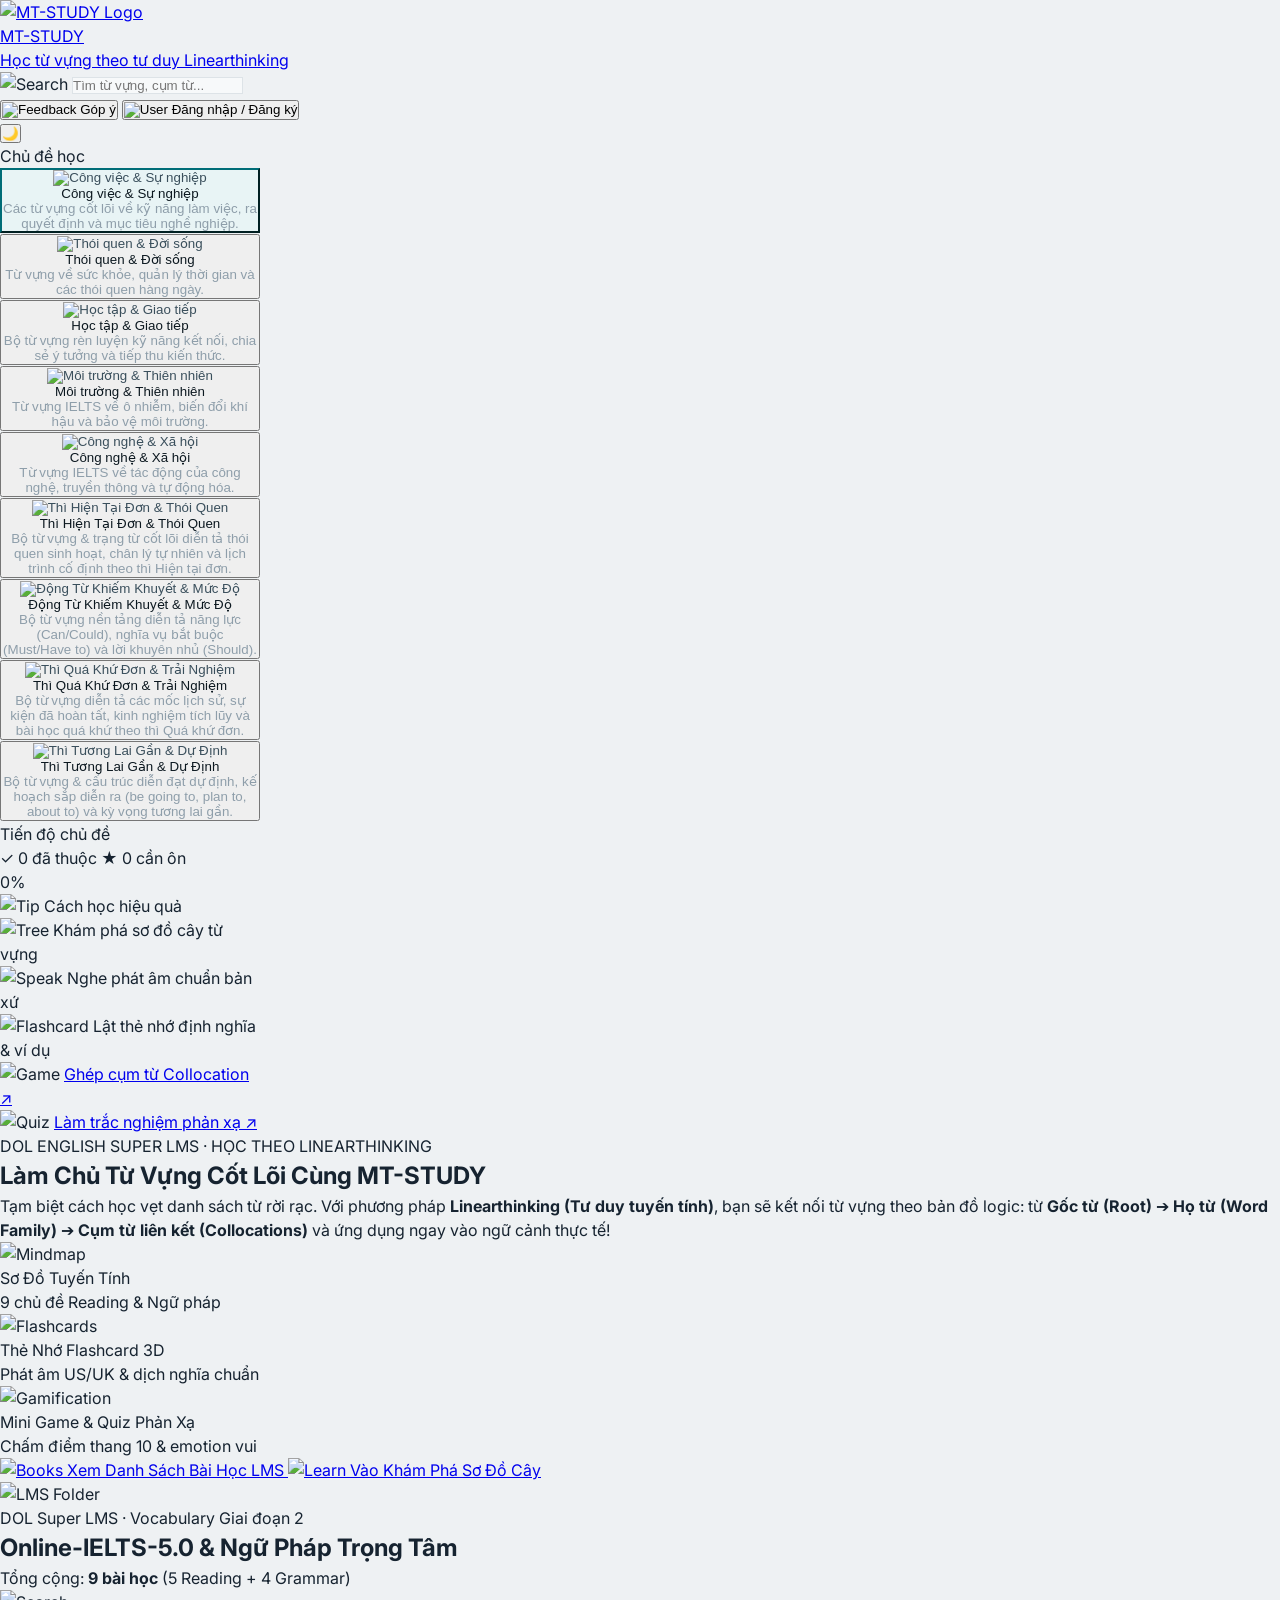
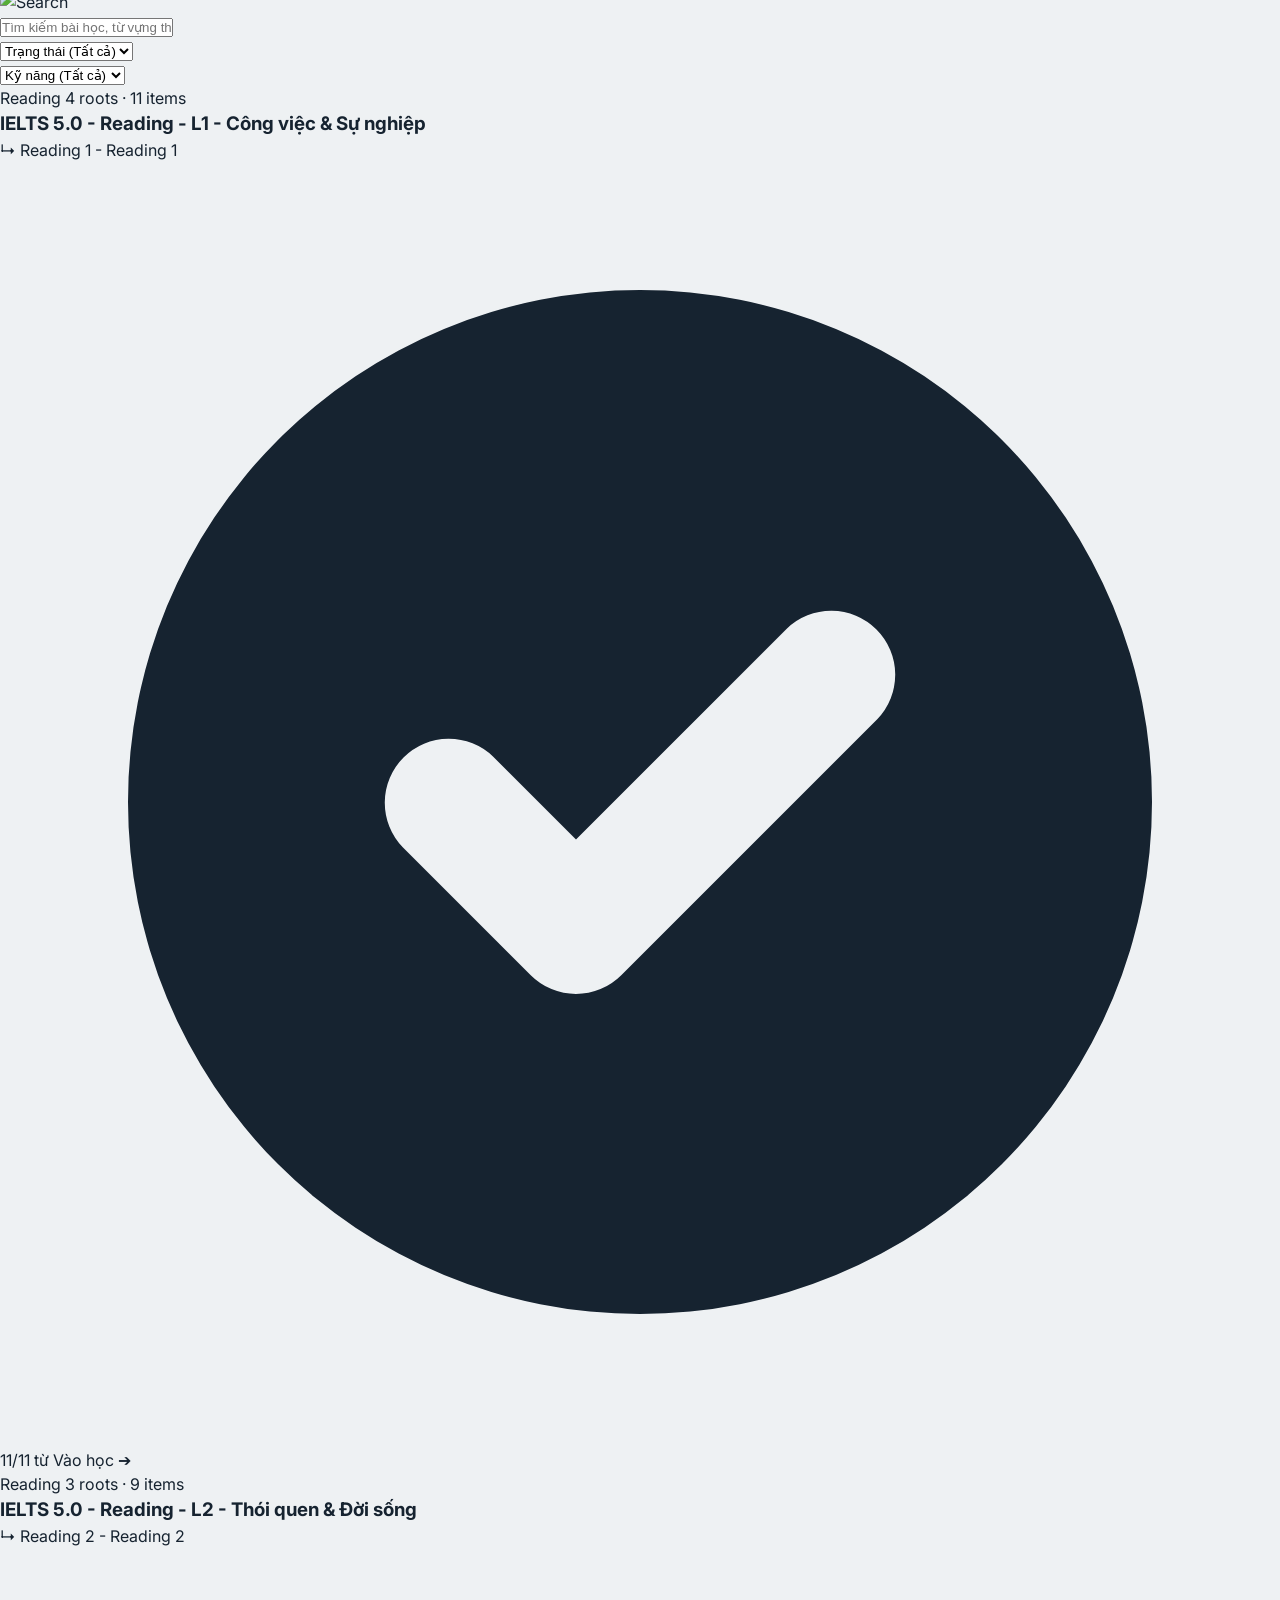
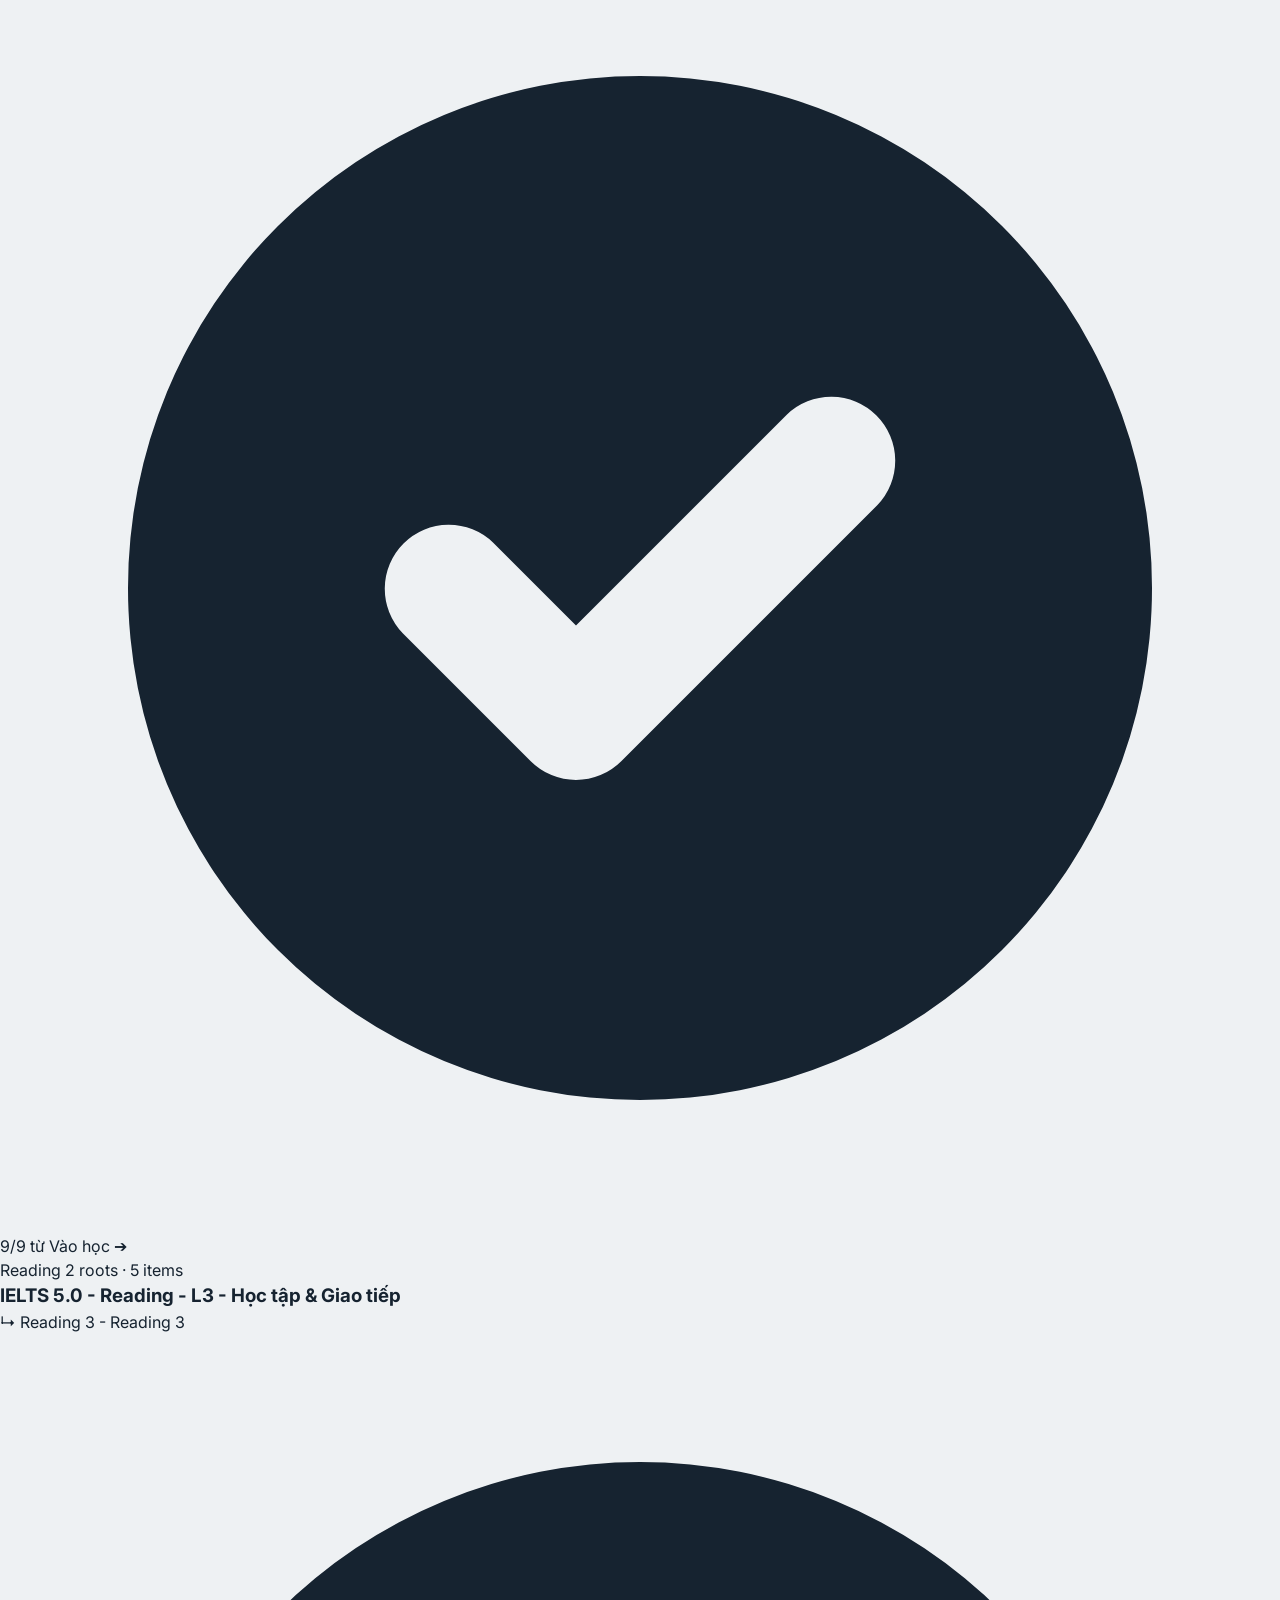
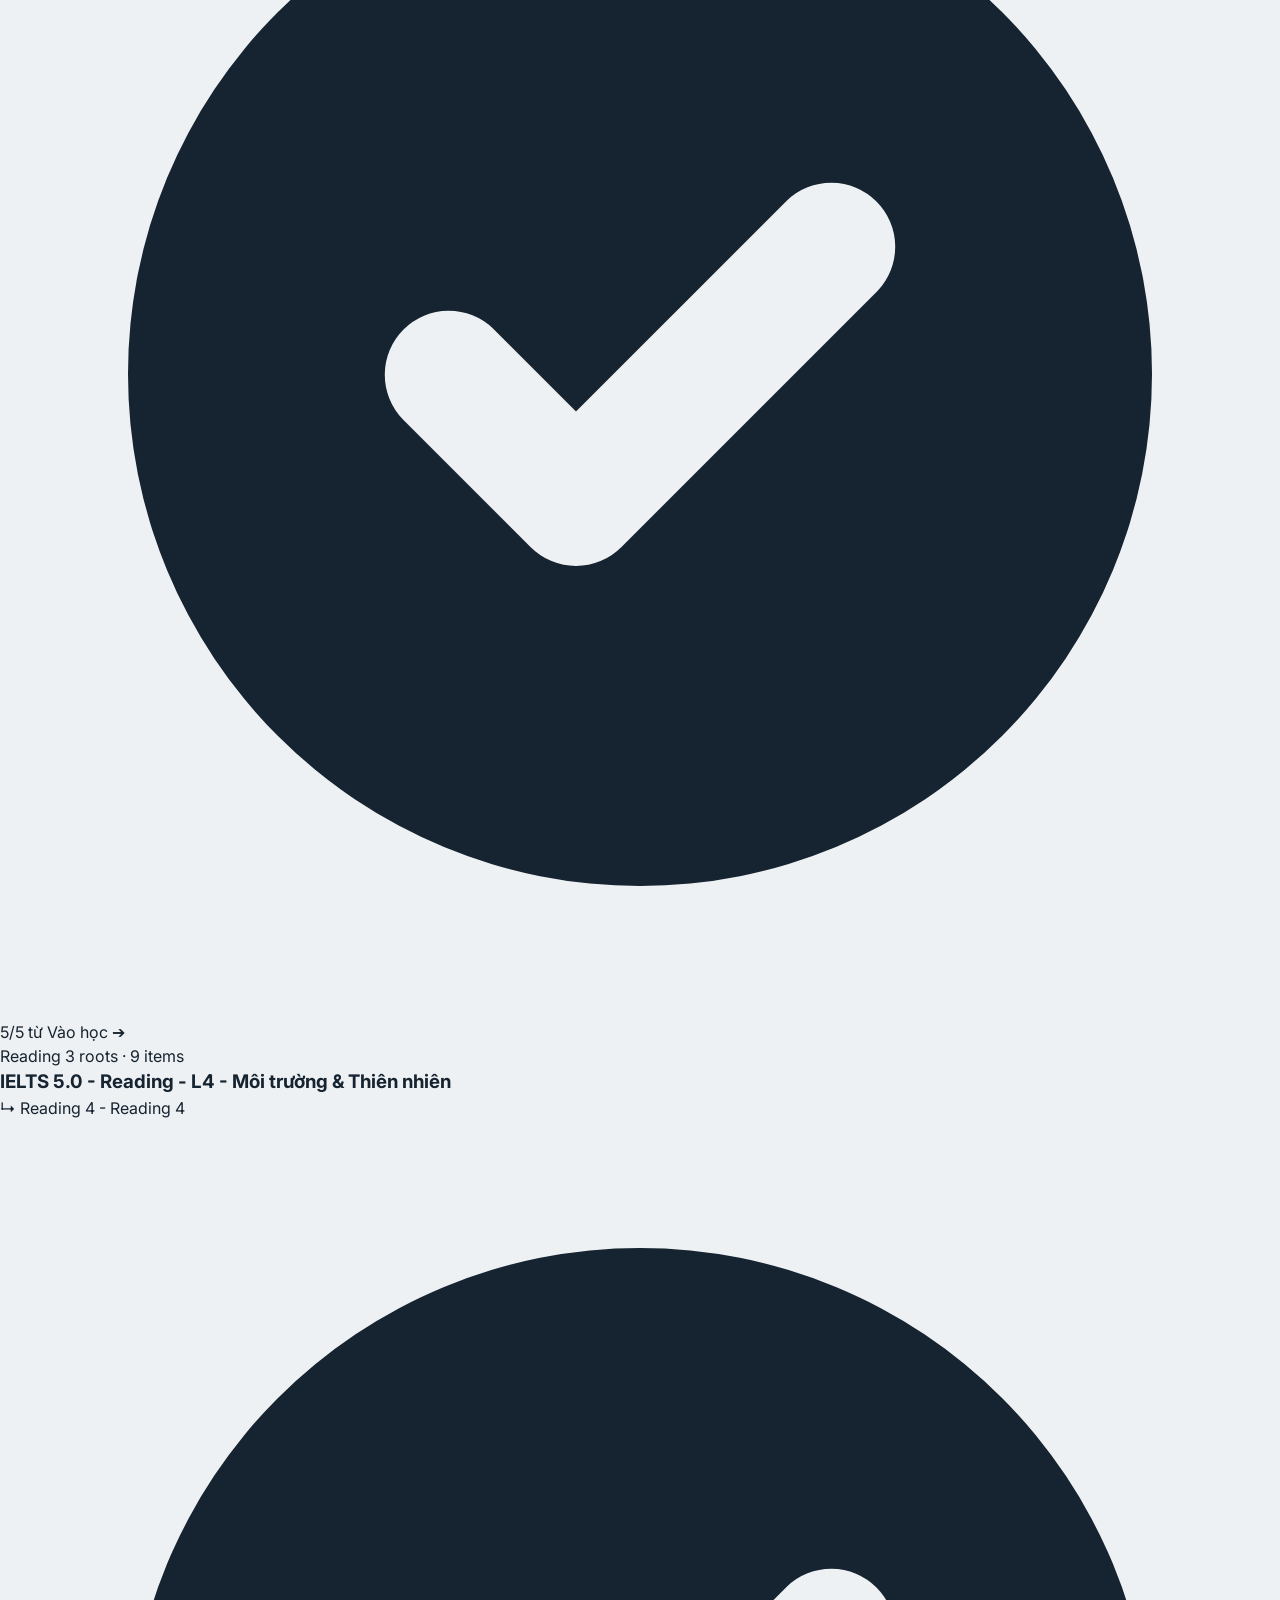
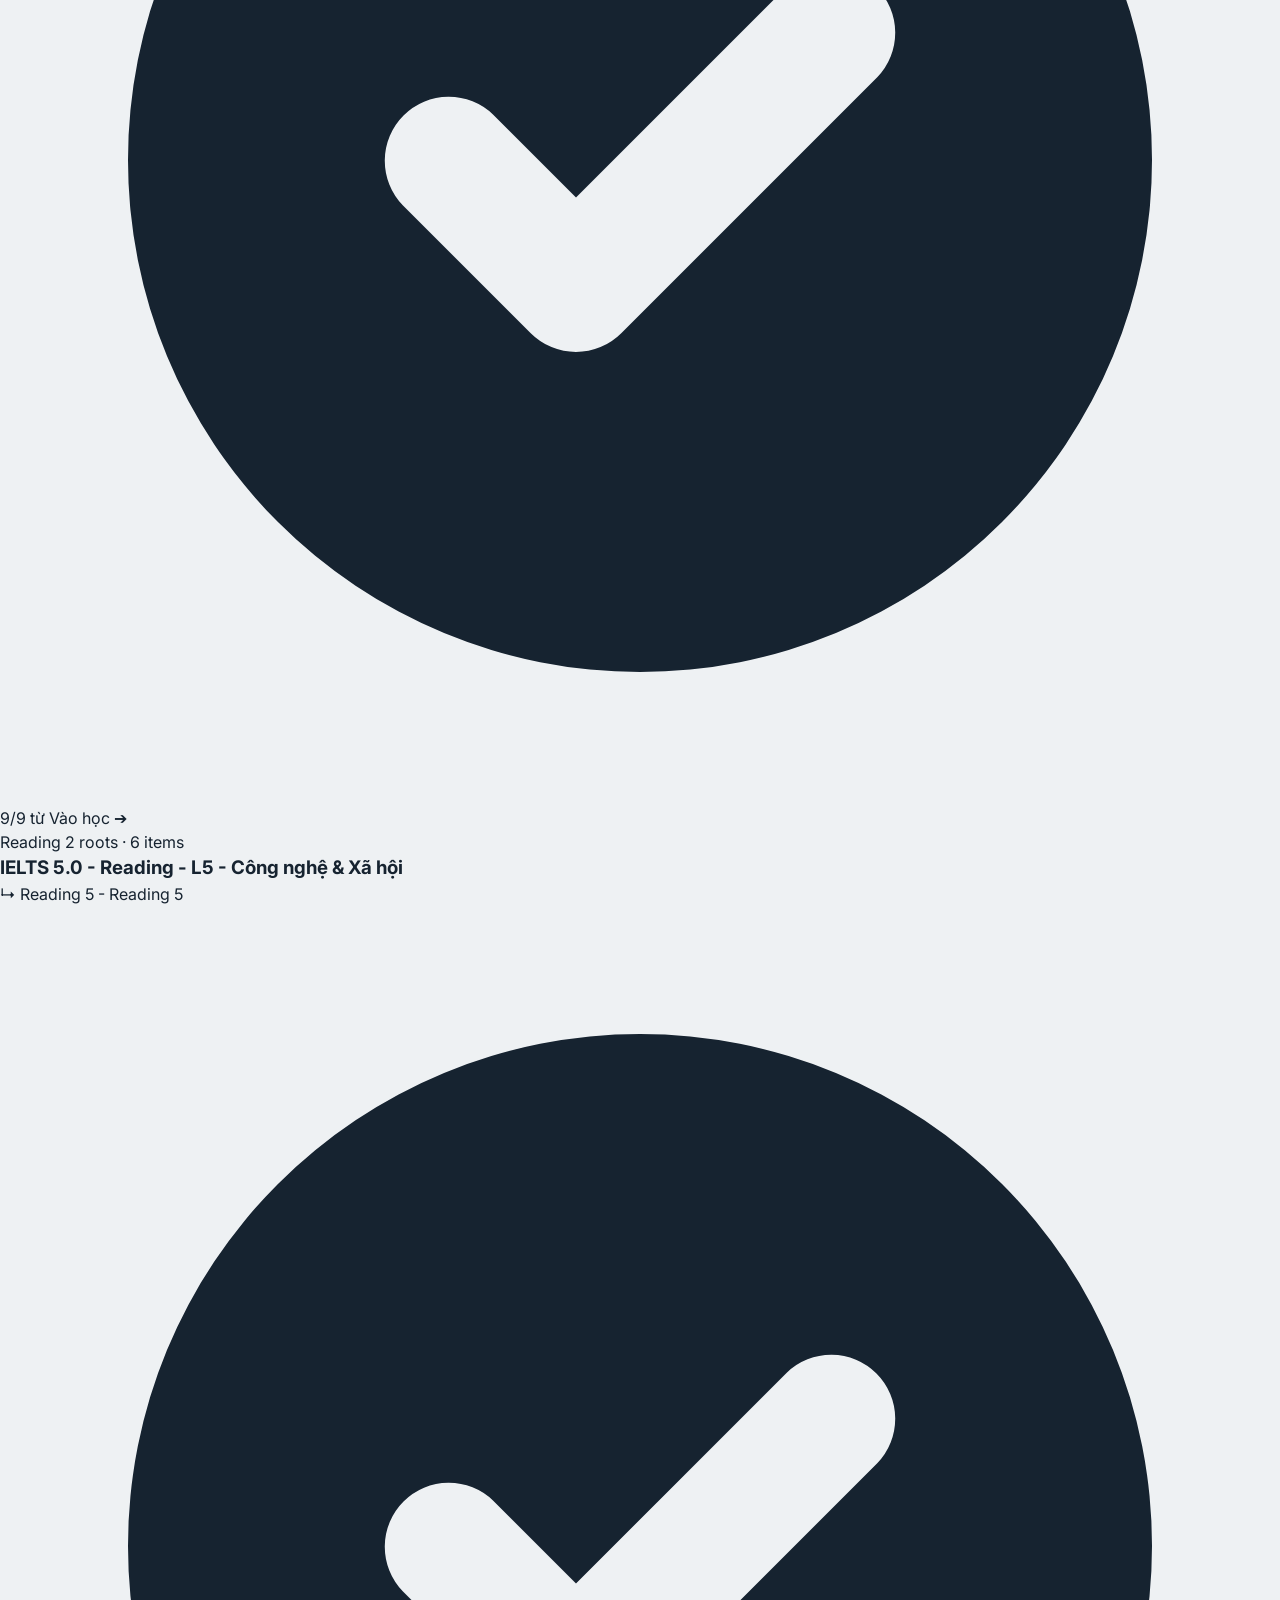
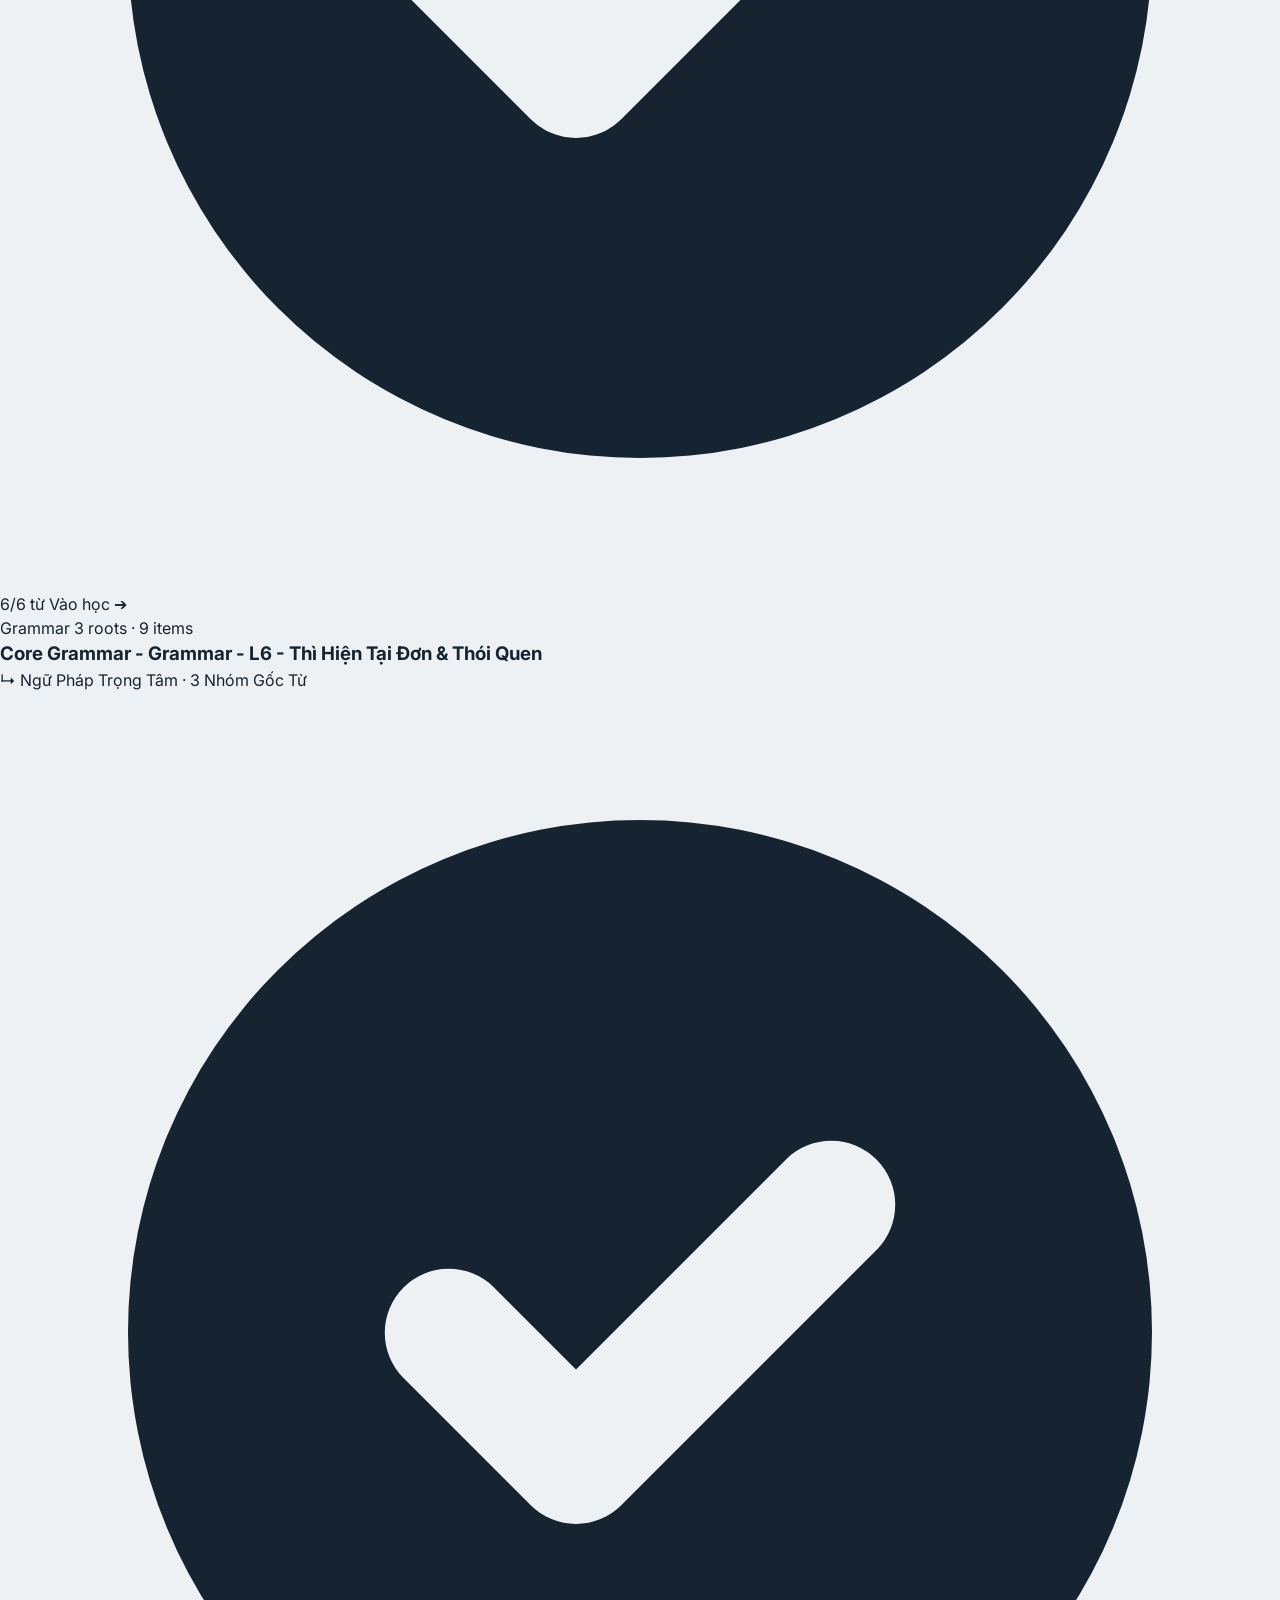
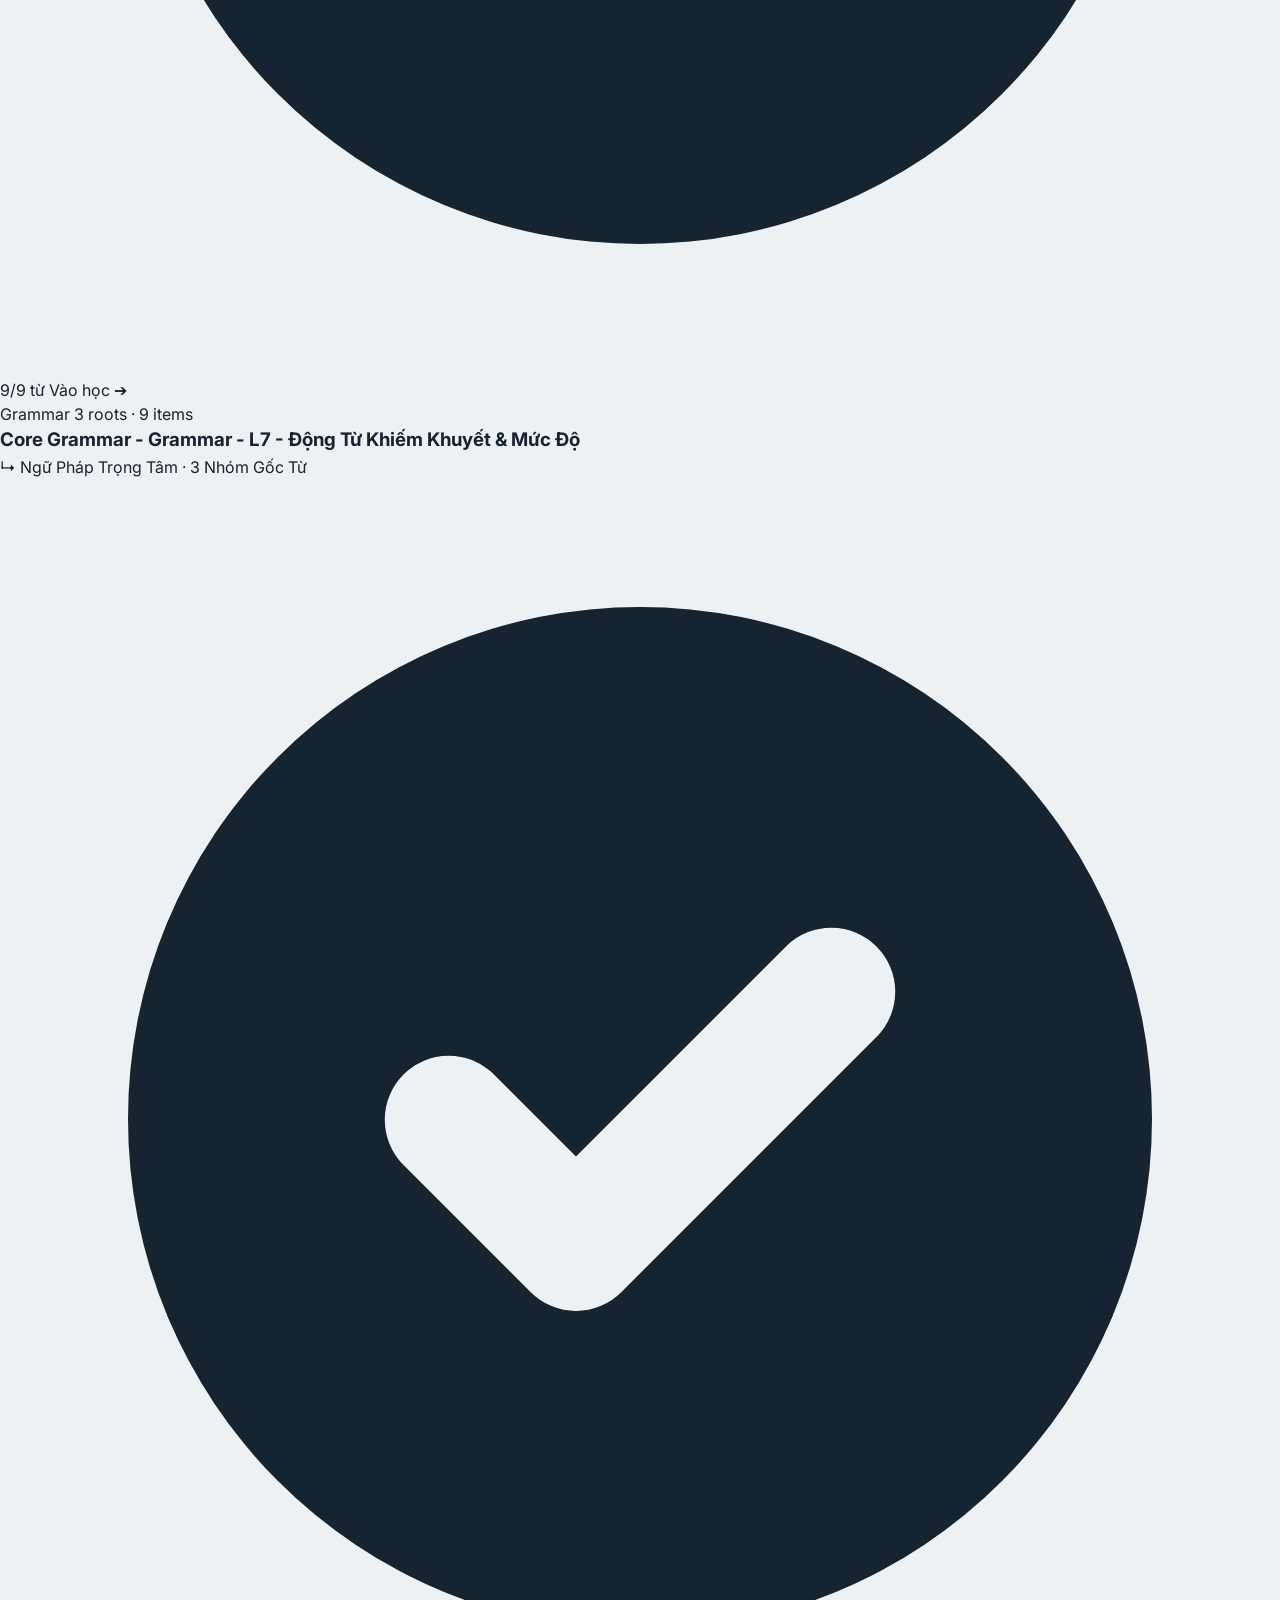
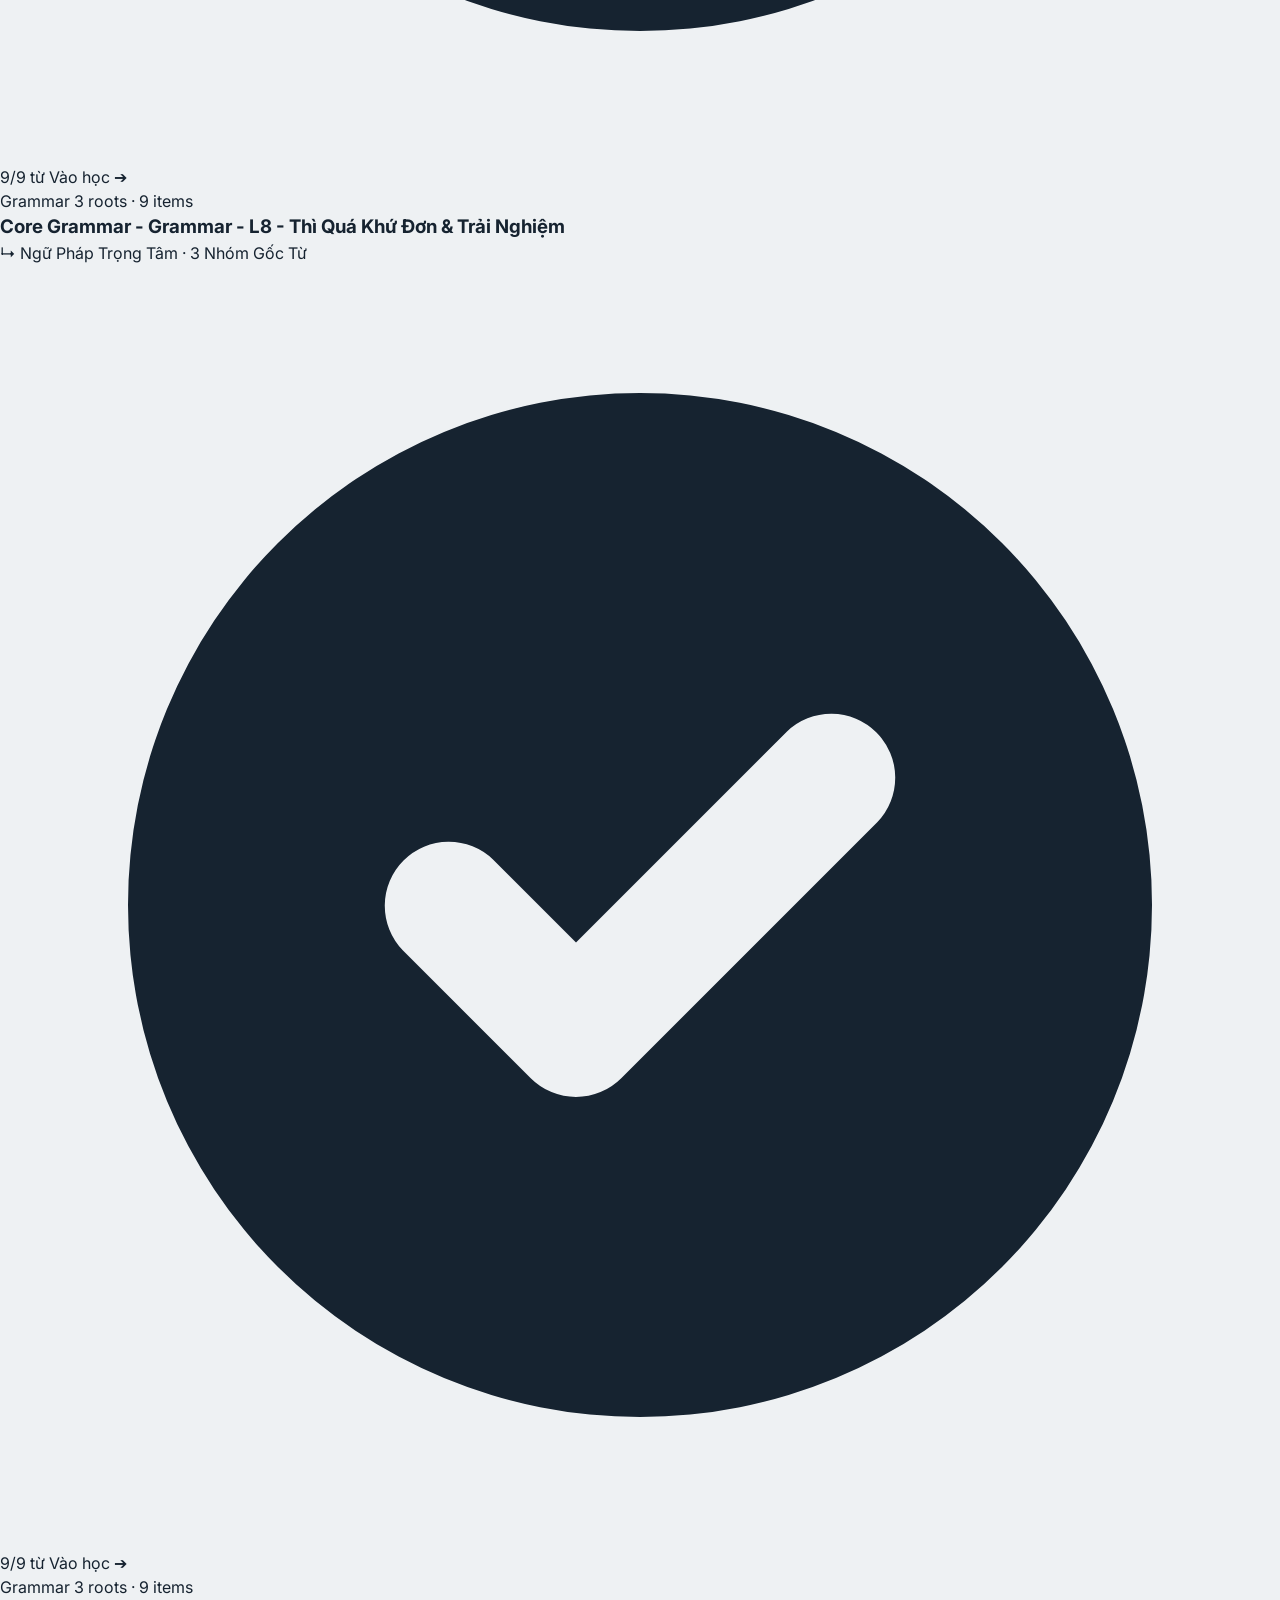
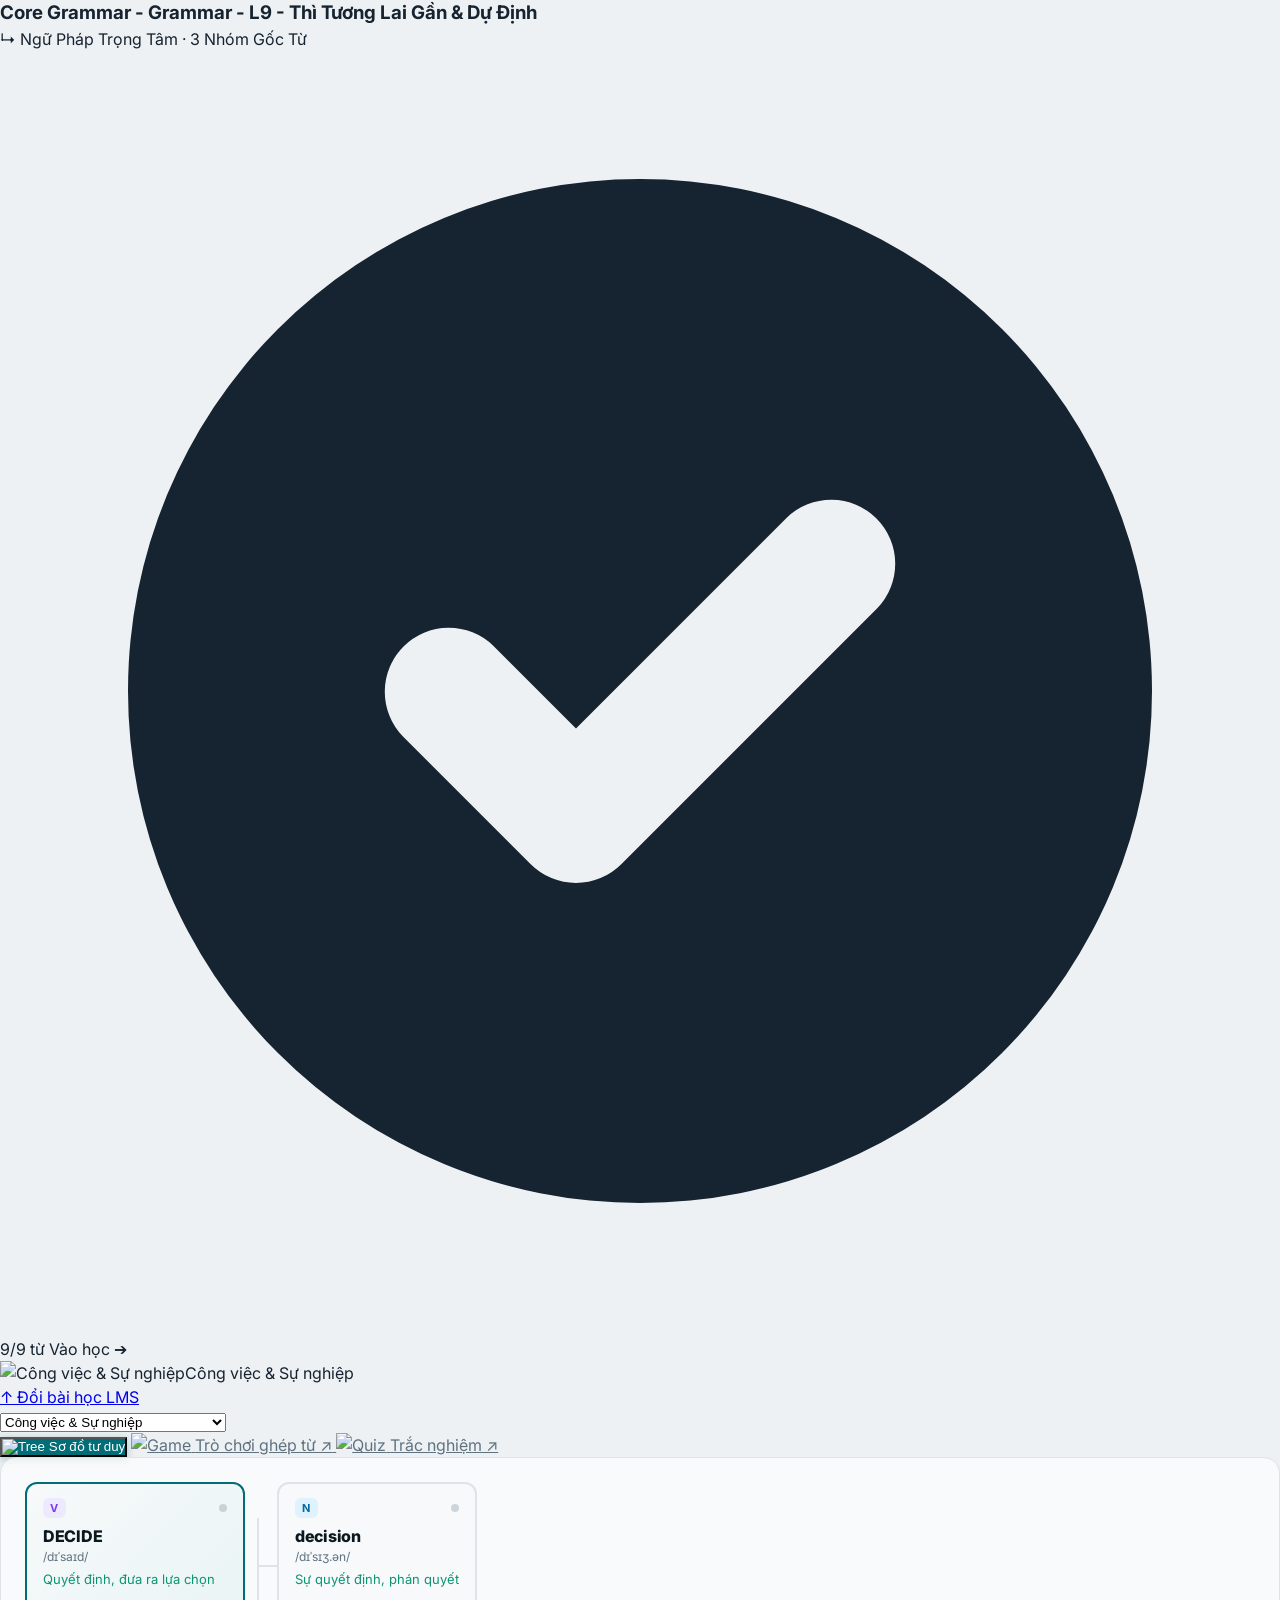
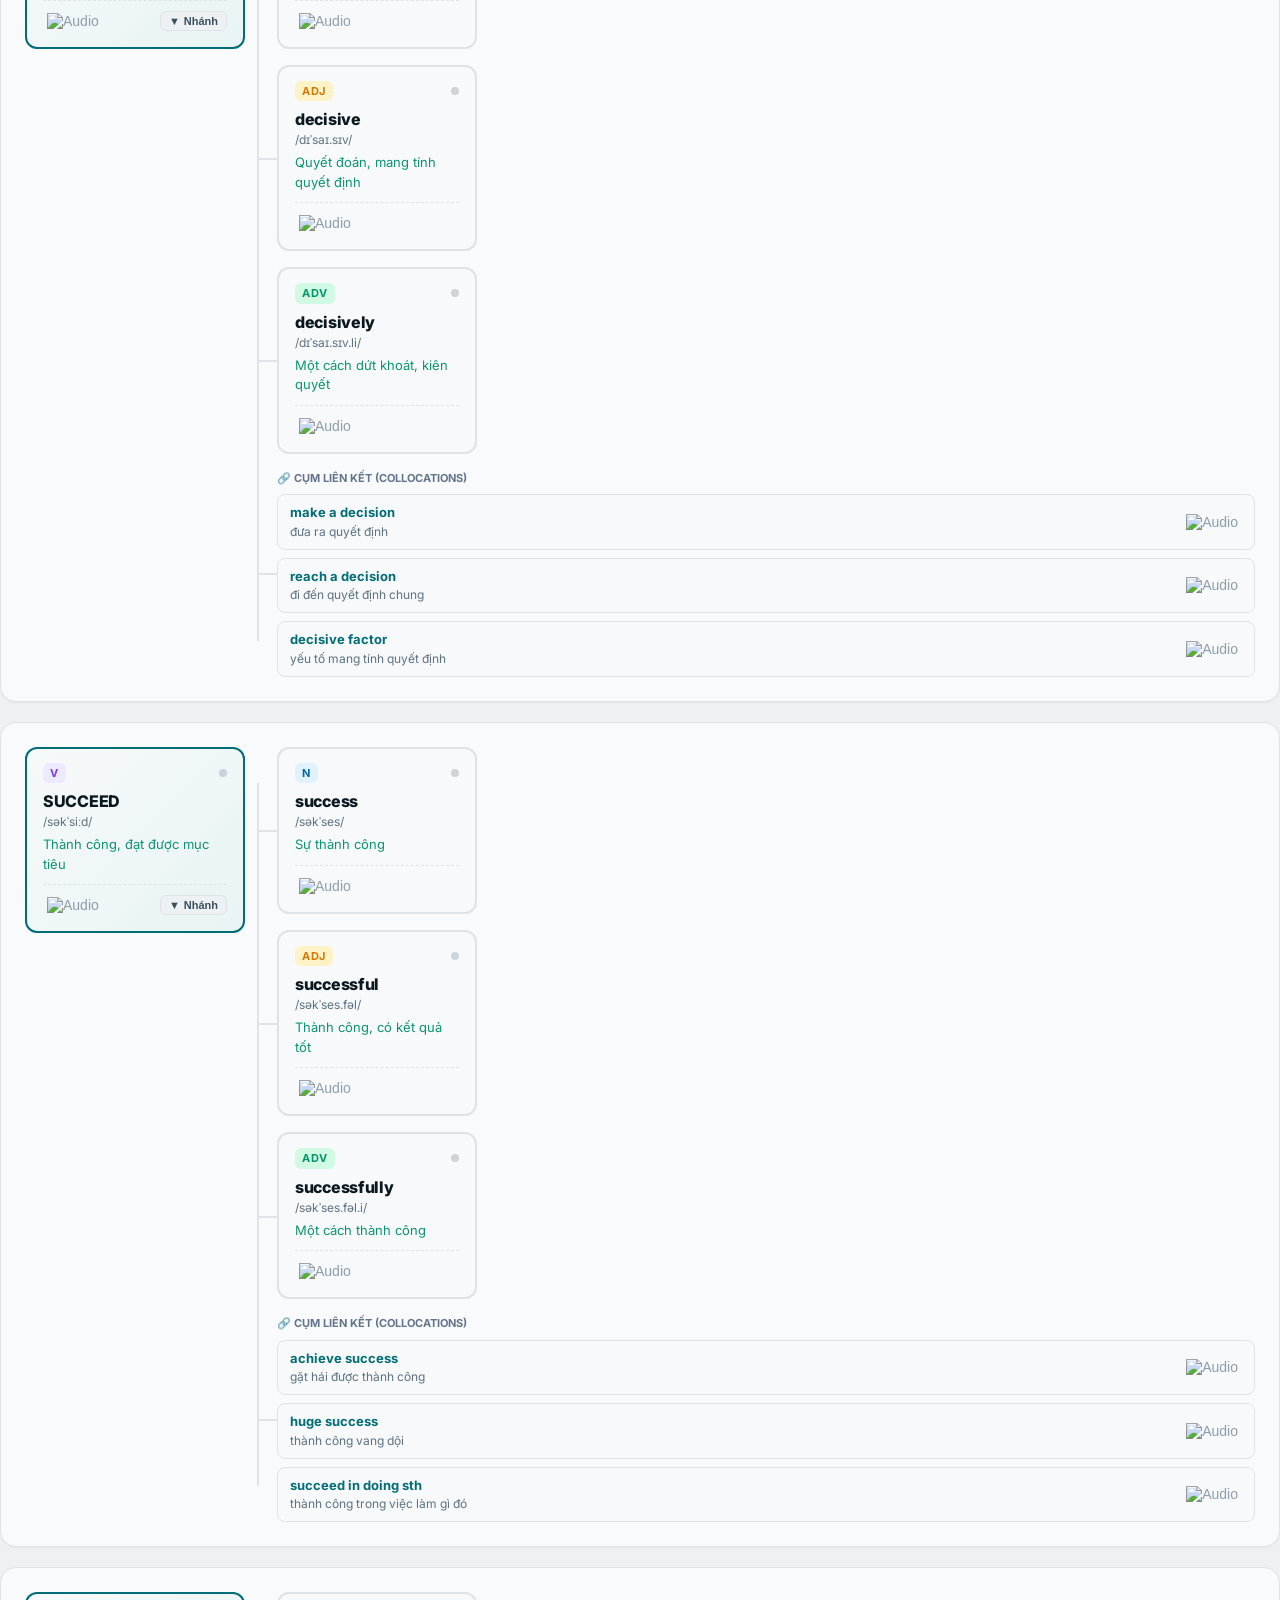
==== commit 75718bdf: "up" ====
--- a/PROJECT/index.html
+++ b/PROJECT/index.html
@@ -37,6 +37,11 @@
   <!-- Canvas Confetti CDN -->
   <script src="https://cdn.jsdelivr.net/npm/canvas-confetti@1.9.3/dist/confetti.browser.min.js"></script>
 
+  <!-- SweetAlert2 CDN -->
+  <script src="https://cdn.jsdelivr.net/npm/sweetalert2@11"></script>
+
+  <link rel="icon" type="image/png" href="https://img.icons8.com/color/48/brain.png" />
+
   <!-- Custom CSS Modules -->
   <link rel="stylesheet" href="./base.css" />
   <link rel="stylesheet" href="./tree.css" />
@@ -526,6 +531,26 @@
       box-shadow: 0 2px 8px rgba(0, 109, 119, .3);
     }
 
+    /* ---- ADMIN TABS ---- */
+    .admin-tab-btn {
+      color: #64748b;
+      background: transparent;
+      border: none;
+      cursor: pointer;
+      transition: all .2s ease;
+    }
+
+    .admin-tab-btn:hover {
+      color: #7c3aed;
+      background: rgba(124, 58, 237, 0.08);
+    }
+
+    .admin-tab-btn.active {
+      background: #7c3aed !important;
+      color: #ffffff !important;
+      box-shadow: 0 2px 8px rgba(124, 58, 237, .35);
+    }
+
     /* ---- STAR RATING ---- */
     .star-rating-item {
       cursor: pointer;
@@ -837,16 +862,16 @@
       margin-bottom: 4px;
     }
 
-  .node-meaning {
-    font-size: 13px;
-    color: #0c9572;
-    overflow: hidden;
-    display: -webkit-box;
-    display: box;
-    line-clamp: 2;  
-    -webkit-line-clamp: 2;
-    -webkit-box-orient: vertical;
-  }
+    .node-meaning {
+      font-size: 13px;
+      color: #0c9572;
+      overflow: hidden;
+      display: -webkit-box;
+      display: box;
+      line-clamp: 2;
+      -webkit-line-clamp: 2;
+      -webkit-box-orient: vertical;
+    }
 
     body.dark .node-meaning {
       color: #8E9EAA;
@@ -1055,18 +1080,20 @@
     style="border-color:#DDE3E7;">
     <div class="max-w-screen-xl mx-auto px-5 py-3 flex items-center justify-between gap-4 flex-wrap">
       <!-- Brand -->
-      <div class="flex items-center gap-3">
-        <div class="flex items-center justify-center w-10 h-10 rounded-xl font-black text-white text-lg shadow"
-          style="background:linear-gradient(135deg,#006D77,#48CAE4);">MT</div>
+      <a href="index.html" class="flex items-center gap-3 text-decoration-none group">
+        <img src="https://img.icons8.com/color/48/brain.png"
+          class="w-10 h-10 object-contain drop-shadow transition-transform group-hover:scale-105" alt="MT-STUDY Logo" />
         <div>
-          <div class="font-black text-base tracking-tight text-slate-900 dark:text-white">MT-STUDY</div>
+          <div class="font-black text-base tracking-tight text-slate-900 dark:text-white">MT-<span
+              class="text-teal-700 dark:text-teal-400">STUDY</span></div>
           <div class="text-xs text-slate-500 dark:text-slate-400">Học từ vựng theo tư duy Linearthinking</div>
         </div>
-      </div>
+      </a>
 
       <!-- Search -->
       <div class="relative flex items-center flex-1 max-w-xs">
-        <span class="absolute left-3 text-sm text-slate-400">🔍</span>
+        <img src="https://img.icons8.com/color/48/search.png"
+          class="absolute left-3 w-4 h-4 object-contain pointer-events-none" alt="Search" />
         <input id="search-input" type="text" autocomplete="off" placeholder="Tìm từ vựng, cụm từ..."
           style="background:#F7F9FA;border:1.5px solid #DDE3E7;"
           class="w-full pl-9 pr-4 py-2 rounded-full text-sm text-slate-800 dark:text-slate-100 dark:bg-slate-700 dark:border-slate-600 focus:outline-none focus:ring-2 focus:ring-teal-600 transition-all duration-300 placeholder:text-gray-400" />
@@ -1079,7 +1106,7 @@
 
         <!-- Nút Đổi Dark/Light Mode -->
         <button id="theme-toggle-btn"
-          class="w-9 h-9 rounded-xl flex items-center justify-center text-base transition-colors bg-slate-100 dark:bg-slate-700 border border-slate-300 dark:border-slate-600 hover:bg-slate-200 dark:hover:bg-slate-600"
+          class="w-9 h-9 rounded-xl flex items-center justify-center transition-colors bg-slate-100 dark:bg-slate-700 border border-slate-300 dark:border-slate-600 hover:bg-slate-200 dark:hover:bg-slate-600"
           title="Đổi giao diện">
           <span id="theme-icon">🌙</span>
         </button>
@@ -1107,8 +1134,14 @@
         <div class="text-xs font-bold uppercase tracking-widest mb-3 text-slate-500 dark:text-slate-400">Tiến độ chủ đề
         </div>
         <div class="flex justify-between text-xs mb-1 text-slate-500 dark:text-slate-400">
-          <span id="stat-count-mastered">✓ 0 đã thuộc</span>
-          <span id="stat-count-review">★ 0 cần ôn</span>
+          <span id="stat-count-mastered" class="flex items-center gap-1">
+            <img src="https://img.icons8.com/color/48/checkmark.png" class="w-3.5 h-3.5 object-contain inline-block"
+              alt="Mastered" /> 0 đã thuộc
+          </span>
+          <span id="stat-count-review" class="flex items-center gap-1">
+            <img src="https://img.icons8.com/color/48/star.png" class="w-3.5 h-3.5 object-contain inline-block"
+              alt="Review" /> 0 cần ôn
+          </span>
         </div>
         <div class="rounded-full overflow-hidden h-2.5 bg-slate-200 dark:bg-slate-700">
           <div id="progress-fill" class="prog-fill h-full rounded-full" style="width:0%"></div>
@@ -1120,25 +1153,213 @@
 
       <!-- Hướng dẫn nhanh -->
       <div class="rounded-2xl p-4 bg-teal-50 dark:bg-teal-950/30 border border-teal-200 dark:border-teal-800/50">
-        <div class="text-xs font-bold mb-2 text-teal-800 dark:text-teal-300">💡 Cách học hiệu quả</div>
-        <ul class="text-xs space-y-1.5 text-slate-700 dark:text-slate-300">
-          <li>🌳 Khám phá sơ đồ cây từ vựng</li>
-          <li>🔊 Nghe phát âm chuẩn bản xứ</li>
-          <li>🃏 Lật thẻ nhớ định nghĩa & ví dụ</li>
-          <li>🎮 Ghép cụm từ Collocation</li>
-          <li>📝 Làm trắc nghiệm phản xạ</li>
+        <div class="text-xs font-bold mb-2 text-teal-800 dark:text-teal-300 flex items-center gap-1.5">
+          <img src="https://img.icons8.com/color/48/idea.png" class="w-4 h-4 object-contain" alt="Tip" />
+          <span>Cách học hiệu quả</span>
+        </div>
+        <ul class="text-xs space-y-2 text-slate-700 dark:text-slate-300">
+          <li class="flex items-center gap-2">
+            <img src="https://img.icons8.com/color/48/brain.png" class="w-3.5 h-3.5 object-contain" alt="Tree" />
+            <span>Khám phá sơ đồ cây từ vựng</span>
+          </li>
+          <li class="flex items-center gap-2">
+            <img src="https://img.icons8.com/color/48/high-volume.png" class="w-3.5 h-3.5 object-contain" alt="Speak" />
+            <span>Nghe phát âm chuẩn bản xứ</span>
+          </li>
+          <li class="flex items-center gap-2">
+            <img src="https://img.icons8.com/color/48/bookmark-ribbon.png" class="w-3.5 h-3.5 object-contain"
+              alt="Flashcard" />
+            <span>Lật thẻ nhớ định nghĩa & ví dụ</span>
+          </li>
+          <li class="flex items-center gap-2">
+            <img src="https://img.icons8.com/color/48/controller.png" class="w-3.5 h-3.5 object-contain" alt="Game" />
+            <a href="game.html" class="text-teal-700 dark:text-teal-400 font-bold hover:underline">Ghép cụm từ
+              Collocation ↗</a>
+          </li>
+          <li class="flex items-center gap-2">
+            <img src="https://img.icons8.com/color/48/test-passed.png" class="w-3.5 h-3.5 object-contain" alt="Quiz" />
+            <a href="quiz.html" class="text-teal-700 dark:text-teal-400 font-bold hover:underline">Làm trắc nghiệm phản
+              xạ ↗</a>
+          </li>
         </ul>
       </div>
     </aside>
 
     <!-- ─── MAIN CONTENT ─── -->
     <main class="flex-1 flex flex-col gap-5 min-w-0">
+
+      <!-- ══════════════════════════════════════════════════════════
+           1. HERO BACKGROUND & INTRODUCTION BANNER (LINEARTHINKING)
+           Không nhảy liền vào từ vựng mà chào đón & giới thiệu trước
+      ══════════════════════════════════════════════════════════ -->
+      <section
+        class="rounded-3xl p-6 md:p-8 bg-gradient-to-br from-teal-900 via-teal-800 to-slate-900 text-white shadow-xl relative overflow-hidden border border-teal-700/50">
+        <!-- Background decorative elements -->
+        <div class="absolute -right-16 -top-16 w-64 h-64 bg-teal-500/10 rounded-full blur-3xl pointer-events-none">
+        </div>
+        <div
+          class="absolute right-1/4 -bottom-20 w-80 h-80 bg-emerald-500/10 rounded-full blur-3xl pointer-events-none">
+        </div>
+
+        <div class="relative z-10">
+          <div
+            class="inline-flex items-center gap-2 px-3 py-1 rounded-full bg-teal-500/20 border border-teal-400/30 text-teal-200 text-xs font-bold tracking-wide mb-3">
+            <span class="w-2 h-2 rounded-full bg-teal-400 animate-pulse"></span>
+            DOL ENGLISH SUPER LMS · HỌC THEO LINEARTHINKING
+          </div>
+
+          <h1 class="text-2xl md:text-3xl lg:text-4xl font-black text-white tracking-tight leading-tight mb-3">
+            Làm Chủ Từ Vựng Cốt Lõi Cùng MT-STUDY
+          </h1>
+
+          <p class="text-sm md:text-base text-teal-100/90 max-w-3xl leading-relaxed mb-6">
+            Tạm biệt cách học vẹt danh sách từ rời rạc. Với phương pháp <strong>Linearthinking (Tư duy tuyến
+              tính)</strong>, bạn sẽ kết nối từ vựng theo bản đồ logic: từ <strong>Gốc từ (Root)</strong> ➔ <strong>Họ
+              từ (Word Family)</strong> ➔ <strong>Cụm từ liên kết (Collocations)</strong> và ứng dụng ngay vào ngữ cảnh
+            thực tế!
+          </p>
+
+          <!-- 3 Feature Pills -->
+          <div class="grid grid-cols-1 sm:grid-cols-3 gap-3 pt-2 mb-6 border-t border-teal-700/50">
+            <div class="flex items-center gap-3 p-3 rounded-2xl bg-white/5 border border-white/10 backdrop-blur-sm">
+              <img src="https://img.icons8.com/color/48/brain.png" class="w-8 h-8 object-contain flex-shrink-0"
+                alt="Mindmap" />
+              <div>
+                <div class="text-xs font-bold text-white">Sơ Đồ Tuyến Tính</div>
+                <div class="text-[11px] text-teal-200/80">9 chủ đề Reading & Ngữ pháp</div>
+              </div>
+            </div>
+
+            <div class="flex items-center gap-3 p-3 rounded-2xl bg-white/5 border border-white/10 backdrop-blur-sm">
+              <img src="https://img.icons8.com/color/48/bookmark-ribbon.png"
+                class="w-8 h-8 object-contain flex-shrink-0" alt="Flashcards" />
+              <div>
+                <div class="text-xs font-bold text-white">Thẻ Nhớ Flashcard 3D</div>
+                <div class="text-[11px] text-teal-200/80">Phát âm US/UK & dịch nghĩa chuẩn</div>
+              </div>
+            </div>
+
+            <div class="flex items-center gap-3 p-3 rounded-2xl bg-white/5 border border-white/10 backdrop-blur-sm">
+              <img src="https://img.icons8.com/color/48/controller.png" class="w-8 h-8 object-contain flex-shrink-0"
+                alt="Gamification" />
+              <div>
+                <div class="text-xs font-bold text-white">Mini Game & Quiz Phản Xạ</div>
+                <div class="text-[11px] text-teal-200/80">Chấm điểm thang 10 & emotion vui</div>
+              </div>
+            </div>
+          </div>
+
+          <!-- Fast action buttons -->
+          <div class="flex items-center flex-wrap gap-3">
+            <a href="#lms-catalog-section"
+              class="px-5 py-2.5 rounded-xl bg-teal-500 hover:bg-teal-400 text-slate-900 font-extrabold text-xs md:text-sm shadow-md transition-all hover:-translate-y-0.5 flex items-center gap-2">
+              <img src="https://img.icons8.com/color/48/books.png" class="w-4 h-4 object-contain" alt="Books" />
+              <span>Xem Danh Sách Bài Học LMS</span>
+            </a>
+            <a href="#workspace-anchor"
+              class="px-5 py-2.5 rounded-xl bg-white/10 hover:bg-white/20 text-white font-bold text-xs md:text-sm border border-white/20 transition-all flex items-center gap-2">
+              <img src="https://img.icons8.com/color/48/checkmark.png" class="w-4 h-4 object-contain" alt="Learn" />
+              <span>Vào Khám Phá Sơ Đồ Cây</span>
+            </a>
+          </div>
+        </div>
+      </section>
+
+      <!-- ══════════════════════════════════════════════════════════
+           2. DOL ENGLISH SUPER LMS LESSON CATALOG (CHUẨN HÌNH 1 MẪU)
+           Danh sách bài học thẻ trắng bo tròn, search, filter, badge tiến độ
+      ══════════════════════════════════════════════════════════ -->
+      <section id="lms-catalog-section"
+        class="rounded-3xl p-5 md:p-6 bg-white dark:bg-slate-800 border border-slate-200 dark:border-slate-700 shadow-sm">
+
+        <!-- LMS Top Header Bar -->
+        <div
+          class="flex items-center justify-between flex-wrap gap-3 pb-4 border-b border-slate-200 dark:border-slate-700 mb-5">
+          <div class="flex items-center gap-3">
+            <div
+              class="w-10 h-10 rounded-xl bg-rose-50 dark:bg-rose-950/40 border border-rose-200 dark:border-rose-800 flex items-center justify-center">
+              <img src="https://img.icons8.com/color/48/opened-folder.png" class="w-6 h-6 object-contain"
+                alt="LMS Folder" />
+            </div>
+            <div>
+              <div class="flex items-center gap-2">
+                <span class="text-xs font-bold text-rose-600 dark:text-rose-400 uppercase tracking-wider">DOL Super LMS
+                  · Vocabulary</span>
+                <span
+                  class="text-xs px-2 py-0.5 rounded-md bg-slate-100 dark:bg-slate-700 text-slate-600 dark:text-slate-300 font-semibold">Giai
+                  đoạn 2</span>
+              </div>
+              <h2 class="text-base md:text-lg font-black text-slate-900 dark:text-white">
+                Online-IELTS-5.0 & Ngữ Pháp Trọng Tâm
+              </h2>
+            </div>
+          </div>
+          <div class="text-xs text-slate-500 dark:text-slate-400 font-medium">
+            Tổng cộng: <strong class="text-teal-700 dark:text-teal-400 font-bold">9 bài học</strong> (5 Reading + 4
+            Grammar)
+          </div>
+        </div>
+
+        <!-- Filter & Search Toolbar (Giống hình 1) -->
+        <div class="flex flex-col sm:flex-row items-stretch sm:items-center gap-3 mb-5">
+          <!-- Search input -->
+          <div class="relative flex-1">
+            <div class="absolute inset-y-0 left-0 pl-3.5 flex items-center pointer-events-none">
+              <img src="https://img.icons8.com/color/48/search.png" class="w-4 h-4 object-contain opacity-70"
+                alt="Search" />
+            </div>
+            <input type="text" id="lms-search-input" placeholder="Tìm kiếm bài học, từ vựng theo chủ đề..."
+              class="w-full pl-10 pr-4 py-2.5 rounded-xl border border-slate-200 dark:border-slate-700 bg-slate-50 dark:bg-slate-900 text-sm focus:outline-none focus:ring-2 focus:ring-teal-600 dark:focus:ring-teal-500 text-slate-800 dark:text-slate-100 placeholder:text-slate-400" />
+          </div>
+
+          <!-- Status Filter Dropdown -->
+          <div class="sm:w-44">
+            <select id="lms-filter-status"
+              class="w-full px-3 py-2.5 rounded-xl border border-slate-200 dark:border-slate-700 bg-slate-50 dark:bg-slate-900 text-sm font-semibold focus:outline-none focus:ring-2 focus:ring-teal-600 text-slate-700 dark:text-slate-200 cursor-pointer">
+              <option value="all">Trạng thái (Tất cả)</option>
+              <option value="completed">Đã hoàn thành ✓</option>
+              <option value="learning">Đang học ⏱</option>
+            </select>
+          </div>
+
+          <!-- Skill Filter Dropdown -->
+          <div class="sm:w-44">
+            <select id="lms-filter-skill"
+              class="w-full px-3 py-2.5 rounded-xl border border-slate-200 dark:border-slate-700 bg-slate-50 dark:bg-slate-900 text-sm font-semibold focus:outline-none focus:ring-2 focus:ring-teal-600 text-slate-700 dark:text-slate-200 cursor-pointer">
+              <option value="all">Kỹ năng (Tất cả)</option>
+              <option value="reading">IELTS Reading</option>
+              <option value="grammar">Grammar Cốt Lõi</option>
+            </select>
+          </div>
+        </div>
+
+        <!-- LMS Lesson Grid (2 cột chuẩn DOL Super LMS hình 1) -->
+        <div id="lms-lesson-grid" class="grid grid-cols-1 md:grid-cols-2 gap-4">
+          <!-- Populated dynamically by App.initLmsCatalog() -->
+        </div>
+
+      </section>
+
+      <!-- ══════════════════════════════════════════════════════════
+           3. INTERACTIVE LEARNING WORKSPACE
+           Không gian sơ đồ tư duy chi tiết khi học viên vào bài học
+      ══════════════════════════════════════════════════════════ -->
+      <div id="workspace-anchor" class="pt-2"></div>
 
       <!-- Topic Title + View Tabs -->
       <div
         class="rounded-2xl p-4 flex items-center justify-between flex-wrap gap-3 bg-white dark:bg-slate-800 border border-slate-200 dark:border-slate-700 shadow-sm">
-        <div id="current-topic-title" class="text-lg font-black flex items-center gap-2 text-slate-900 dark:text-white">
-          <span>💼</span><span>Đang nạp...</span>
+        <div class="flex items-center gap-3 flex-wrap">
+          <div id="current-topic-title"
+            class="text-lg font-black flex items-center gap-2 text-slate-900 dark:text-white">
+            <img src="https://img.icons8.com/color/48/briefcase.png" class="w-6 h-6 object-contain inline-block"
+              alt="Topic" />
+            <span>Đang nạp...</span>
+          </div>
+          <a href="#lms-catalog-section"
+            class="text-xs font-bold text-teal-700 dark:text-teal-400 hover:underline flex items-center gap-1 bg-teal-50 dark:bg-teal-950/40 px-2.5 py-1 rounded-lg border border-teal-200/60 dark:border-teal-800/60">
+            ↑ Đổi bài học LMS
+          </a>
         </div>
 
         <!-- Mobile topic select -->
@@ -1149,151 +1370,80 @@
         <div
           class="flex gap-1 p-1 rounded-xl bg-slate-100 dark:bg-slate-700 border border-slate-200 dark:border-slate-600">
           <button id="tab-tree" class="nav-tab active flex items-center gap-1.5 px-4 py-2 rounded-lg text-sm font-bold">
-            🌳 Sơ đồ
+            <img src="https://img.icons8.com/color/48/brain.png" class="w-4 h-4 object-contain inline-block"
+              alt="Tree" />
+            <span>Sơ đồ tư duy</span>
           </button>
-          <button id="tab-game" class="nav-tab flex items-center gap-1.5 px-4 py-2 rounded-lg text-sm font-bold">
-            🎮 Ghép từ
-          </button>
-          <button id="tab-quiz" class="nav-tab flex items-center gap-1.5 px-4 py-2 rounded-lg text-sm font-bold">
-            📝 Trắc nghiệm
-          </button>
+          <a href="game.html" id="tab-game"
+            class="nav-tab flex items-center gap-1.5 px-4 py-2 rounded-lg text-sm font-bold text-slate-600 dark:text-slate-300 hover:text-teal-700 dark:hover:text-teal-300 transition-colors">
+            <img src="https://img.icons8.com/color/48/controller.png" class="w-4 h-4 object-contain inline-block"
+              alt="Game" />
+            <span>Trò chơi ghép từ ↗</span>
+          </a>
+          <a href="quiz.html" id="tab-quiz"
+            class="nav-tab flex items-center gap-1.5 px-4 py-2 rounded-lg text-sm font-bold text-slate-600 dark:text-slate-300 hover:text-teal-700 dark:hover:text-teal-300 transition-colors">
+            <img src="https://img.icons8.com/color/48/test-passed.png" class="w-4 h-4 object-contain inline-block"
+              alt="Quiz" />
+            <span>Trắc nghiệm ↗</span>
+          </a>
         </div>
       </div>
 
       <!-- ══ VIEW 1: SƠ ĐỒ CÂY ══ -->
       <div id="tree-container"></div>
 
-      <!-- ══ VIEW 2: GHÉP CẶP CỤM TỪ ══ -->
-      <div id="game-container">
-
-        <!-- Dashboard -->
-        <div
-          class="rounded-2xl px-5 py-4 flex items-center justify-between flex-wrap gap-4 bg-white dark:bg-slate-800 border border-slate-200 dark:border-slate-700 shadow-sm">
-          <div class="flex items-center gap-6">
-            <div>
-              <div class="text-xs font-bold uppercase tracking-widest text-slate-500 dark:text-slate-400">Thời gian
-              </div>
-              <div id="game-timer" class="text-2xl font-black font-mono text-teal-600 dark:text-teal-400">00:00</div>
+      <!-- ══ CALL TO ACTIONS: GAME & QUIZ SEPARATE PAGES ══ -->
+      <div class="grid grid-cols-1 md:grid-cols-2 gap-5 mt-4">
+        <!-- Game Card -->
+        <a href="game.html"
+          class="group bg-gradient-to-br from-white to-teal-50/50 dark:from-slate-800 dark:to-teal-950/20 p-6 md:p-7 rounded-3xl border border-teal-200/80 dark:border-teal-800/60 shadow-sm hover:shadow-lg transition-all hover:-translate-y-1 block">
+          <div class="flex items-start justify-between gap-4">
+            <div
+              class="w-12 h-12 rounded-2xl bg-teal-100 dark:bg-teal-950 flex items-center justify-center flex-shrink-0 group-hover:scale-110 transition-transform">
+              <img src="https://img.icons8.com/color/48/controller.png" class="w-7 h-7 object-contain" alt="Game" />
             </div>
-            <div>
-              <div class="text-xs font-bold uppercase tracking-widest text-slate-500 dark:text-slate-400">Điểm số</div>
-              <div id="game-score" class="text-2xl font-black text-emerald-500">0</div>
+            <span
+              class="text-xs font-bold px-3 py-1 rounded-full bg-teal-600 text-white flex items-center gap-1 shadow-sm">
+              Mở trang riêng ↗
+            </span>
+          </div>
+          <h3
+            class="text-lg font-black text-slate-900 dark:text-white mt-4 group-hover:text-teal-700 dark:group-hover:text-teal-400 transition-colors flex items-center gap-2">
+            Trò Chơi Ghép Cặp Collocation
+          </h3>
+          <p class="text-xs text-slate-500 dark:text-slate-400 mt-1 leading-relaxed">
+            Nối cụm từ tiếng Anh với nghĩa tiếng Việt tương ứng. Mỗi lần ghép sai sẽ bị trừ điểm theo thang điểm 10.
+            Chinh phục điểm 10 để nhận danh hiệu "Aduuu học bá"!
+          </p>
+        </a>
+
+        <!-- Quiz Card -->
+        <a href="quiz.html"
+          class="group bg-gradient-to-br from-white to-blue-50/50 dark:from-slate-800 dark:to-blue-950/20 p-6 md:p-7 rounded-3xl border border-blue-200/80 dark:border-blue-800/60 shadow-sm hover:shadow-lg transition-all hover:-translate-y-1 block">
+          <div class="flex items-start justify-between gap-4">
+            <div
+              class="w-12 h-12 rounded-2xl bg-blue-100 dark:bg-blue-950 flex items-center justify-center flex-shrink-0 group-hover:scale-110 transition-transform">
+              <img src="https://img.icons8.com/color/48/test-passed.png" class="w-7 h-7 object-contain" alt="Quiz" />
             </div>
-            <div class="text-sm font-semibold text-slate-400">
-              <span id="game-record-info">🏆 Kỷ lục: 0</span>
-            </div>
-          </div>
-          <button id="btn-game-restart"
-            class="flex items-center gap-2 px-4 py-2 rounded-xl text-sm font-bold text-white bg-teal-700 hover:bg-teal-800 transition-colors shadow-sm">
-            🔄 Chơi lại
-          </button>
-        </div>
-
-        <!-- Game Board -->
-        <div class="grid grid-cols-2 gap-4">
-          <div>
-            <div
-              class="text-center text-sm font-bold mb-3 py-1.5 px-3 rounded-lg bg-teal-50 dark:bg-teal-950/40 text-teal-800 dark:text-teal-300 border border-teal-200 dark:border-teal-800/40">
-              🇬🇧 Cụm từ tiếng Anh
-            </div>
-            <div id="game-col-left" class="flex flex-col gap-3"></div>
-          </div>
-          <div>
-            <div
-              class="text-center text-sm font-bold mb-3 py-1.5 px-3 rounded-lg bg-amber-50 dark:bg-amber-950/40 text-amber-800 dark:text-amber-300 border border-amber-200 dark:border-amber-800/40">
-              🇻🇳 Nghĩa tiếng Việt
-            </div>
-            <div id="game-col-right" class="flex flex-col gap-3"></div>
-          </div>
-        </div>
-
-        <!-- Victory Box -->
-        <div id="game-victory-box"
-          class="victory-box rounded-2xl p-8 bg-white dark:bg-slate-800 border-2 border-emerald-500 shadow-xl">
-          <div class="victory-icon text-5xl">🎉</div>
-          <div class="victory-title text-2xl font-black text-slate-900 dark:text-white">Xuất sắc!</div>
-          <div id="game-victory-desc" class="text-sm text-slate-600 dark:text-slate-300 max-w-md"></div>
-          <button id="btn-victory-play-again"
-            class="mt-3 px-8 py-3 rounded-xl font-bold text-white bg-teal-700 hover:bg-teal-800 transition-colors shadow-md">
-            Chơi lại màn này
-          </button>
-        </div>
-      </div>
-
-      <!-- ══ VIEW 3: TRẮC NGHIỆM ══ -->
-      <div id="quiz-container">
-
-        <!-- Header thanh điều khiển -->
-        <div
-          class="rounded-2xl px-5 py-4 flex items-center justify-between flex-wrap gap-4 bg-white dark:bg-slate-800 border border-slate-200 dark:border-slate-700 shadow-sm">
-          <div class="flex items-center gap-6">
-            <div>
-              <div class="text-xs font-bold uppercase tracking-widest text-slate-500 dark:text-slate-400">Câu hỏi</div>
-              <div id="quiz-question-num" class="text-xl font-black text-slate-900 dark:text-white">1 / 10</div>
-            </div>
-            <div>
-              <div class="text-xs font-bold uppercase tracking-widest text-slate-500 dark:text-slate-400">Điểm</div>
-              <div id="quiz-current-score" class="text-xl font-black text-emerald-500">0</div>
-            </div>
-            <div class="flex items-center gap-2">
-              <span class="text-xs font-bold uppercase tracking-widest text-slate-500 dark:text-slate-400">Còn:</span>
-              <span id="quiz-timer-count" class="text-xl font-black text-teal-600 dark:text-teal-400">15</span>
-              <span class="text-xs text-slate-400">giây</span>
-            </div>
-          </div>
-          <button id="btn-quiz-restart"
-            class="px-4 py-2 rounded-xl text-sm font-bold text-white bg-slate-600 hover:bg-slate-700 transition-colors">
-            🔄 Làm lại
-          </button>
-        </div>
-
-        <!-- Quiz Play Screen -->
-        <div id="quiz-play-screen">
-          <!-- Progress quiz -->
-          <div class="mb-1 flex justify-between text-xs text-slate-400">
-            <span>Tiến độ câu hỏi</span>
-          </div>
-          <div class="rounded-full h-2 overflow-hidden mb-2 bg-slate-200 dark:bg-slate-700">
-            <div id="quiz-progress-bar" class="prog-fill h-full rounded-full" style="width:0%;"></div>
-          </div>
-          <!-- Timer bar -->
-          <div class="rounded-full h-1.5 overflow-hidden mb-5 bg-slate-200 dark:bg-slate-700">
-            <div id="quiz-timer-bar" class="quiz-timer-bar bg-teal-600" style="width:100%;"></div>
-          </div>
-
-          <!-- Question card -->
-          <div
-            class="rounded-2xl p-6 mb-5 bg-white dark:bg-slate-800 border border-slate-200 dark:border-slate-700 shadow-sm">
-            <div id="quiz-sentence" class="text-sm italic mb-2 text-slate-400"></div>
-            <div id="quiz-question"
-              class="text-base font-semibold mb-4 leading-relaxed text-slate-800 dark:text-slate-100"></div>
-            <div id="quiz-hint"
-              class="text-xs px-3 py-2 rounded-lg border border-dashed bg-slate-50 dark:bg-slate-900 border-slate-200 dark:border-slate-700 text-slate-500 dark:text-slate-400">
-            </div>
-          </div>
-
-          <!-- Options -->
-          <div id="quiz-options" class="grid grid-cols-1 sm:grid-cols-2 gap-3 mb-3"></div>
-
-          <!-- Feedback -->
-          <div id="quiz-feedback" class="quiz-feedback" style="display:none;"></div>
-        </div>
-
-        <!-- Quiz Result Screen -->
-        <div id="quiz-result-screen"
-          class="bg-white dark:bg-slate-800 rounded-2xl border border-slate-200 dark:border-slate-700 shadow-md">
-          <div id="quiz-result-grade" class="text-center">
-            <div class="text-5xl mb-2">🏆</div>
-            <div class="text-2xl font-black text-slate-900 dark:text-white">Kết Quả</div>
-          </div>
-          <div id="quiz-result-score" class="text-center"></div>
-          <div id="quiz-result-desc" class="text-sm text-center max-w-md w-full"></div>
-          <button id="btn-quiz-result-restart"
-            class="px-8 py-3 rounded-xl font-bold text-white bg-teal-700 hover:bg-teal-800 transition-colors shadow-md mt-2">
-            Thử lại ngay
-          </button>
-        </div>
-      </div>
+            <span
+              class="text-xs font-bold px-3 py-1 rounded-full bg-blue-600 text-white flex items-center gap-1 shadow-sm">
+              Mở trang riêng ↗
+            </span>
+          </div>
+          <h3
+            class="text-lg font-black text-slate-900 dark:text-white mt-4 group-hover:text-blue-600 dark:group-hover:text-blue-400 transition-colors flex items-center gap-2">
+            Bài Thi Trắc Nghiệm Phản Xạ
+          </h3>
+          <p class="text-xs text-slate-500 dark:text-slate-400 mt-1 leading-relaxed">
+            10 câu hỏi điền từ vào ngữ cảnh và chọn loại từ theo thời gian đếm ngược 15s. Đánh giá xếp loại thông minh
+            cùng emotion khích lệ!
+          </p>
+        </a>
+      </div>
+
+      <!-- Hidden fallbacks for legacy references -->
+      <div id="game-container" style="display:none !important;"></div>
+      <div id="quiz-container" style="display:none !important;"></div>
 
     </main>
   </div>
@@ -1346,14 +1496,14 @@
           <div class="flex items-center gap-4 flex-wrap">
             <div
               class="flex items-center gap-2.5 px-5 py-2.5 rounded-full bg-[#F5EBDC] dark:bg-slate-700/70 border border-[#E8DAC6] dark:border-slate-600/70">
-              <span
-                class="w-5 h-5 rounded-full bg-[#E5B55A] text-white flex items-center justify-center text-xs font-black shadow-sm">✓</span>
+              <img src="https://img.icons8.com/color/48/checkmark.png" class="w-5 h-5 object-contain flex-shrink-0"
+                alt="Check" />
               <span class="text-xs font-bold text-[#3B2C24] dark:text-slate-200">100% Tư duy liên kết logic</span>
             </div>
             <div
               class="flex items-center gap-2.5 px-5 py-2.5 rounded-full bg-[#F5EBDC] dark:bg-slate-700/70 border border-[#E8DAC6] dark:border-slate-600/70">
-              <span
-                class="w-5 h-5 rounded-full bg-[#E5B55A] text-white flex items-center justify-center text-xs font-black shadow-sm">✓</span>
+              <img src="https://img.icons8.com/color/48/checkmark.png" class="w-5 h-5 object-contain flex-shrink-0"
+                alt="Check" />
               <span class="text-xs font-bold text-[#3B2C24] dark:text-slate-200">Phản xạ câu và cụm từ tức thì</span>
             </div>
           </div>
@@ -1384,9 +1534,13 @@
       <div
         class="bg-white dark:bg-slate-800 border border-slate-200 dark:border-slate-700/80 rounded-[28px] p-8 shadow-sm hover:shadow-md transition-all flex flex-col justify-between">
         <div>
-          <!-- 5 sao vàng -->
-          <div class="flex items-center gap-1 text-[#F5A623] text-sm mb-4 select-none">
-            ★★★★★
+          <!-- 5 sao vàng Icons8 -->
+          <div class="flex items-center gap-1 mb-4 select-none">
+            <img src="https://img.icons8.com/color/48/star.png" class="w-4 h-4 object-contain" alt="Star" />
+            <img src="https://img.icons8.com/color/48/star.png" class="w-4 h-4 object-contain" alt="Star" />
+            <img src="https://img.icons8.com/color/48/star.png" class="w-4 h-4 object-contain" alt="Star" />
+            <img src="https://img.icons8.com/color/48/star.png" class="w-4 h-4 object-contain" alt="Star" />
+            <img src="https://img.icons8.com/color/48/star.png" class="w-4 h-4 object-contain" alt="Star" />
           </div>
           <!-- Đoạn trích dẫn in nghiêng -->
           <p class="italic text-slate-600 dark:text-slate-300 text-sm leading-relaxed mb-8 font-normal">
@@ -1412,9 +1566,13 @@
       <div
         class="bg-white dark:bg-slate-800 border border-slate-200 dark:border-slate-700/80 rounded-[28px] p-8 shadow-sm hover:shadow-md transition-all flex flex-col justify-between">
         <div>
-          <!-- 5 sao vàng -->
-          <div class="flex items-center gap-1 text-[#F5A623] text-sm mb-4 select-none">
-            ★★★★★
+          <!-- 5 sao vàng Icons8 -->
+          <div class="flex items-center gap-1 mb-4 select-none">
+            <img src="https://img.icons8.com/color/48/star.png" class="w-4 h-4 object-contain" alt="Star" />
+            <img src="https://img.icons8.com/color/48/star.png" class="w-4 h-4 object-contain" alt="Star" />
+            <img src="https://img.icons8.com/color/48/star.png" class="w-4 h-4 object-contain" alt="Star" />
+            <img src="https://img.icons8.com/color/48/star.png" class="w-4 h-4 object-contain" alt="Star" />
+            <img src="https://img.icons8.com/color/48/star.png" class="w-4 h-4 object-contain" alt="Star" />
           </div>
           <!-- Đoạn trích dẫn in nghiêng -->
           <p class="italic text-slate-600 dark:text-slate-300 text-sm leading-relaxed mb-8 font-normal">
@@ -1439,9 +1597,13 @@
       <div
         class="bg-white dark:bg-slate-800 border border-slate-200 dark:border-slate-700/80 rounded-[28px] p-8 shadow-sm hover:shadow-md transition-all flex flex-col justify-between">
         <div>
-          <!-- 5 sao vàng -->
-          <div class="flex items-center gap-1 text-[#F5A623] text-sm mb-4 select-none">
-            ★★★★★
+          <!-- 5 sao vàng Icons8 -->
+          <div class="flex items-center gap-1 mb-4 select-none">
+            <img src="https://img.icons8.com/color/48/star.png" class="w-4 h-4 object-contain" alt="Star" />
+            <img src="https://img.icons8.com/color/48/star.png" class="w-4 h-4 object-contain" alt="Star" />
+            <img src="https://img.icons8.com/color/48/star.png" class="w-4 h-4 object-contain" alt="Star" />
+            <img src="https://img.icons8.com/color/48/star.png" class="w-4 h-4 object-contain" alt="Star" />
+            <img src="https://img.icons8.com/color/48/star.png" class="w-4 h-4 object-contain" alt="Star" />
           </div>
           <!-- Đoạn trích dẫn in nghiêng -->
           <p class="italic text-slate-600 dark:text-slate-300 text-sm leading-relaxed mb-8 font-normal">
@@ -1484,7 +1646,9 @@
               <span id="fc-front-pos" class="badge-pos v">v</span>
               <div id="fc-front-word" class="front-word">DECIDE</div>
               <div id="fc-front-phonetic" class="front-phonetic">/dɪˈsaɪd/</div>
-              <button id="fc-btn-speak" class="btn-speak-large" title="Nghe phát âm">🔊</button>
+              <button id="fc-btn-speak" class="btn-speak-large flex items-center justify-center" title="Nghe phát âm">
+                <img src="https://img.icons8.com/color/48/high-volume.png" class="w-6 h-6 object-contain" alt="Audio" />
+              </button>
               <div class="flip-hint"><span>↺</span> Bấm thẻ để lật xem nghĩa</div>
             </div>
             <div class="card-face back">
@@ -1500,8 +1664,14 @@
           </div>
         </div>
         <div class="modal-actions">
-          <button id="fc-btn-master" class="btn-status-action btn-master"><span>✓</span> Đã thuộc</button>
-          <button id="fc-btn-review" class="btn-status-action btn-review"><span>★</span> Cần ôn lại</button>
+          <button id="fc-btn-master" class="btn-status-action btn-master flex items-center justify-center gap-2">
+            <img src="https://img.icons8.com/color/48/checkmark.png" class="w-4 h-4 object-contain" alt="Check" />
+            <span>Đã thuộc</span>
+          </button>
+          <button id="fc-btn-review" class="btn-status-action btn-review flex items-center justify-center gap-2">
+            <img src="https://img.icons8.com/color/48/star.png" class="w-4 h-4 object-contain" alt="Star" />
+            <span>Cần ôn lại</span>
+          </button>
         </div>
       </div>
     </div>
@@ -1535,18 +1705,18 @@
             <input type="password" id="login-password" required placeholder="••••••••"
               class="w-full px-4 py-2.5 rounded-xl border border-slate-300 dark:border-slate-600 bg-slate-50 dark:bg-slate-900 text-sm focus:outline-none focus:ring-2 focus:ring-teal-600" />
           </div>
+
           <button type="submit"
             class="w-full py-3 rounded-xl font-bold text-white bg-teal-700 hover:bg-teal-800 transition-colors shadow-sm text-sm">
-            Đăng nhập ngay
+            Đăng nhập
           </button>
         </form>
 
         <!-- Form Đăng ký -->
         <form id="auth-form-register" class="space-y-4" style="display:none;">
           <div>
-            <label class="block text-xs font-bold uppercase tracking-wider text-slate-500 mb-1">Họ và Tên học
-              viên</label>
-            <input type="text" id="reg-name" required placeholder="Nguyễn Văn A"
+            <label class="block text-xs font-bold uppercase tracking-wider text-slate-500 mb-1">Họ và Tên</label>
+            <input type="text" id="reg-name" required placeholder="Đinh Mạnh Tiến"
               class="w-full px-4 py-2.5 rounded-xl border border-slate-300 dark:border-slate-600 bg-slate-50 dark:bg-slate-900 text-sm focus:outline-none focus:ring-2 focus:ring-teal-600" />
           </div>
           <div>
@@ -1631,13 +1801,150 @@
   </div>
 
   <!-- ═══════════════════════════════════════════
+     MODAL BẢNG QUẢN TRỊ VIÊN (ADMIN DASHBOARD)
+═══════════════════════════════════════════ -->
+  <div id="admin-modal" class="modal-backdrop">
+    <div class="modal-container max-w-4xl max-h-[90vh] flex flex-col p-0 overflow-hidden">
+      <!-- Header -->
+      <div
+        class="modal-header bg-slate-900 text-white flex items-center justify-between px-6 py-4 border-b border-slate-800">
+        <div class="flex items-center gap-3">
+          <div
+            class="w-10 h-10 rounded-xl bg-purple-600/30 border border-purple-500/50 flex items-center justify-center p-1.5 flex-shrink-0">
+            <img src="https://img.icons8.com/color/48/admin-settings-male.png" class="w-7 h-7 object-contain"
+              alt="Admin" />
+          </div>
+          <div>
+            <h3 class="text-base font-bold text-white flex items-center gap-2">
+              Bảng Quản Trị Viên — MT-STUDY
+              <span class="text-[11px] font-extrabold uppercase px-2 py-0.5 rounded-full bg-purple-600 text-white">Admin
+                Hub</span>
+            </h3>
+            <p class="text-xs text-slate-400">Tra cứu & cấp lại mật khẩu học viên, quản lý người dùng và góp ý</p>
+          </div>
+        </div>
+        <button id="btn-close-admin"
+          class="btn-close-modal text-slate-400 hover:text-white hover:bg-slate-800">✕</button>
+      </div>
+
+      <!-- Quick Stats & Tabs Bar -->
+      <div
+        class="px-6 py-3 bg-slate-100 dark:bg-slate-900/70 border-b border-slate-200 dark:border-slate-800 flex items-center justify-between flex-wrap gap-3">
+        <!-- Tabs -->
+        <div
+          class="flex gap-2 p-1 bg-white dark:bg-slate-800 rounded-xl border border-slate-200 dark:border-slate-700 shadow-sm">
+          <button id="admin-tab-users"
+            class="admin-tab-btn active flex items-center gap-1.5 px-4 py-2 text-xs font-bold rounded-lg transition-all">
+            <img src="https://img.icons8.com/color/48/user-male-circle.png" class="w-4 h-4 object-contain"
+              alt="Users" />
+            <span>Danh sách Học viên & Mật khẩu</span>
+          </button>
+          <button id="admin-tab-feedbacks"
+            class="admin-tab-btn flex items-center gap-1.5 px-4 py-2 text-xs font-bold rounded-lg transition-all">
+            <img src="https://img.icons8.com/color/48/speech-bubble.png" class="w-4 h-4 object-contain"
+              alt="Feedbacks" />
+            <span>Quản lý Góp ý (0)</span>
+          </button>
+        </div>
+
+        <!-- Quick Stats -->
+        <div class="flex items-center gap-3 text-xs">
+          <div
+            class="flex items-center gap-1.5 px-3 py-1.5 rounded-lg bg-teal-50 dark:bg-teal-950/40 text-teal-800 dark:text-teal-300 border border-teal-200 dark:border-teal-800 font-medium">
+            <img src="https://img.icons8.com/color/48/user-male-circle.png" class="w-3.5 h-3.5 object-contain"
+              alt="Users" />
+            <span>Tổng học viên:</span>
+            <strong id="admin-stat-users" class="font-bold">1</strong>
+          </div>
+          <div
+            class="flex items-center gap-1.5 px-3 py-1.5 rounded-lg bg-amber-50 dark:bg-amber-950/40 text-amber-800 dark:text-amber-300 border border-amber-200 dark:border-amber-800 font-medium">
+            <img src="https://img.icons8.com/color/48/speech-bubble.png" class="w-3.5 h-3.5 object-contain"
+              alt="Feedback" />
+            <span>Tổng góp ý:</span>
+            <strong id="admin-stat-feedbacks" class="font-bold">0</strong>
+          </div>
+        </div>
+      </div>
+
+      <!-- Modal Body (Scrollable) -->
+      <div class="modal-body p-6 overflow-y-auto flex-1">
+        <!-- ── TAB 1: USERS LIST & PASSWORDS ── -->
+        <div id="admin-users-view">
+          <!-- Search & Filter bar -->
+          <div class="flex items-center justify-between flex-wrap gap-3 mb-4">
+            <div class="relative flex-1 min-w-[240px]">
+              <img src="https://img.icons8.com/color/48/search.png"
+                class="absolute left-3.5 top-1/2 -translate-y-1/2 w-4 h-4 object-contain" alt="Search" />
+              <input type="text" id="admin-search-users" placeholder="Tìm theo tên học viên hoặc email..."
+                class="w-full pl-10 pr-4 py-2 text-xs rounded-xl border border-slate-300 dark:border-slate-700 bg-white dark:bg-slate-900 focus:outline-none focus:ring-2 focus:ring-purple-600 dark:text-white" />
+            </div>
+            <div class="flex items-center gap-2">
+              <span id="admin-user-count-badge"
+                class="text-xs font-bold px-3 py-1.5 rounded-lg bg-slate-100 dark:bg-slate-800 text-slate-600 dark:text-slate-300 border border-slate-200 dark:border-slate-700">
+                Hiển thị: 1 học viên
+              </span>
+            </div>
+          </div>
+
+          <!-- Guide / Note -->
+          <div
+            class="p-3.5 rounded-xl bg-purple-50 dark:bg-purple-950/30 border border-purple-200 dark:border-purple-800/50 mb-4 flex items-start gap-2.5 text-xs text-purple-900 dark:text-purple-200">
+            <img src="https://img.icons8.com/color/48/idea.png" class="w-5 h-5 object-contain flex-shrink-0 mt-0.5"
+              alt="Tip" />
+            <div>
+              <strong>Cách quản lý mật khẩu học viên:</strong> Bấm biểu tượng con mắt để xem mật khẩu thật của học viên
+              đó, bấm copy để gửi cho họ, hoặc bấm <strong>Đổi MK</strong> để trực tiếp gán một mật khẩu mới nếu họ
+              quên.
+            </div>
+          </div>
+
+          <!-- Users Table -->
+          <div
+            class="border border-slate-200 dark:border-slate-700 rounded-xl overflow-hidden shadow-sm bg-white dark:bg-slate-900">
+            <div class="overflow-x-auto">
+              <table class="w-full text-left border-collapse text-xs">
+                <thead>
+                  <tr
+                    class="bg-slate-100 dark:bg-slate-800 text-slate-700 dark:text-slate-300 uppercase tracking-wider font-bold border-b border-slate-200 dark:border-slate-700 text-[11px]">
+                    <th class="p-3 w-10">#</th>
+                    <th class="p-3">Học viên</th>
+                    <th class="p-3">Email</th>
+                    <th class="p-3">Mật khẩu (Click xem / Copy)</th>
+                    <th class="p-3">Ngày tạo</th>
+                    <th class="p-3 text-center">Thao tác</th>
+                  </tr>
+                </thead>
+                <tbody id="admin-users-table-body"
+                  class="divide-y divide-slate-100 dark:divide-slate-800 text-slate-700 dark:text-slate-300">
+                  <!-- Rendered dynamically by Auth.renderAdminUsers() -->
+                </tbody>
+              </table>
+            </div>
+          </div>
+        </div>
+
+        <!-- ── TAB 2: FEEDBACKS LIST ── -->
+        <div id="admin-feedbacks-view" style="display: none;">
+          <div class="mb-4 flex items-center justify-between">
+            <h4 class="text-xs font-bold uppercase tracking-wider text-slate-500">Danh sách ý kiến đóng góp từ học viên
+            </h4>
+          </div>
+          <div id="admin-feedbacks-list" class="space-y-3">
+            <!-- Rendered dynamically by Auth.renderAdminFeedbacks() -->
+          </div>
+        </div>
+      </div>
+    </div>
+  </div>
+
+  <!-- ═══════════════════════════════════════════
      FOOTER — The Forum style
 ═══════════════════════════════════════════ -->
   <footer class="mt-auto bg-white dark:bg-slate-800 border-t border-slate-200 dark:border-slate-700">
     <div class="max-w-screen-xl mx-auto px-6 py-4 flex items-center justify-between flex-wrap gap-4 relative">
 
       <!-- Trái: Copyright -->
-      <p class="text-sm font-medium text-slate-500 dark:text-slate-400">© 2025 MT-STUDY</p>
+      <p class="text-sm font-medium text-slate-500 dark:text-slate-400">© 2026 MT-STUDY</p>
 
       <!-- Giữa: Credit -->
       <p class="text-sm font-medium text-slate-500 dark:text-slate-400">
@@ -1645,45 +1952,30 @@
       </p>
 
       <!-- Phải: Social icons + Zalo badge nổi -->
-      <div class="flex items-center gap-5 relative">
+      <div class="flex items-center gap-4 relative">
         <!-- Zalo Badge nổi -->
         <a href="#" title="Zalo"
-          class="absolute flex items-center gap-1 px-3 py-1 rounded-full text-xs font-bold text-white shadow-lg transition-colors bg-blue-600 hover:bg-blue-700"
+          class="absolute flex items-center gap-1.5 px-3 py-1 rounded-full text-xs font-bold text-white shadow-lg transition-transform hover:scale-105 bg-blue-600 hover:bg-blue-700"
           style="bottom:calc(100% + 6px);right:0;">
-          <svg width="13" height="13" viewBox="0 0 24 24" fill="currentColor">
-            <path
-              d="M12 0C5.373 0 0 5.373 0 12c0 2.062.522 4.003 1.438 5.7L0 24l6.432-1.41A11.936 11.936 0 0012 24c6.627 0 12-5.373 12-12S18.627 0 12 0z" />
-          </svg>
+          <img src="https://img.icons8.com/color/48/zalo.png" class="w-4 h-4 object-contain" alt="Zalo" />
           Zalo
         </a>
 
         <!-- Facebook -->
-        <a href="#" title="Facebook" class="text-slate-400 hover:text-blue-600 transition-colors">
-          <svg width="20" height="20" fill="currentColor" viewBox="0 0 24 24">
-            <path
-              d="M24 12.073c0-6.627-5.373-12-12-12s-12 5.373-12 12c0 5.99 4.388 10.954 10.125 11.854v-8.385H7.078v-3.47h3.047V9.43c0-3.007 1.792-4.669 4.533-4.669 1.312 0 2.686.235 2.686.235v2.953H15.83c-1.491 0-1.956.925-1.956 1.874v2.25h3.328l-.532 3.47h-2.796v8.385C19.612 23.027 24 18.062 24 12.073z" />
-          </svg>
+        <a href="#" title="Facebook" class="hover:scale-110 transition-transform">
+          <img src="https://img.icons8.com/color/48/facebook-new.png" class="w-6 h-6 object-contain" alt="Facebook" />
         </a>
         <!-- Instagram -->
-        <a href="#" title="Instagram" class="text-slate-400 hover:text-pink-500 transition-colors">
-          <svg width="20" height="20" fill="currentColor" viewBox="0 0 24 24">
-            <path
-              d="M12 2.163c3.204 0 3.584.012 4.85.07 3.252.148 4.771 1.691 4.919 4.919.058 1.265.069 1.645.069 4.849 0 3.205-.012 3.584-.069 4.849-.149 3.225-1.664 4.771-4.919 4.919-1.266.058-1.644.07-4.85.07-3.204 0-3.584-.012-4.849-.07-3.26-.149-4.771-1.699-4.919-4.92-.058-1.265-.07-1.644-.07-4.849 0-3.204.013-3.583.07-4.849.149-3.227 1.664-4.771 4.919-4.919 1.266-.057 1.645-.069 4.849-.069zM12 0C8.741 0 8.333.014 7.053.072 2.695.272.273 2.69.073 7.052.014 8.333 0 8.741 0 12c0 3.259.014 3.668.072 4.948.2 4.358 2.618 6.78 6.98 6.98C8.333 23.986 8.741 24 12 24c3.259 0 3.668-.014 4.948-.072 4.354-.2 6.782-2.618 6.979-6.98.059-1.28.073-1.689.073-4.948 0-3.259-.014-3.667-.072-4.947-.196-4.354-2.617-6.78-6.979-6.98C15.668.014 15.259 0 12 0zm0 5.838a6.162 6.162 0 100 12.324 6.162 6.162 0 000-12.324zM12 16a4 4 0 110-8 4 4 0 010 8zm6.406-11.845a1.44 1.44 0 100 2.881 1.44 1.44 0 000-2.881z" />
-          </svg>
+        <a href="#" title="Instagram" class="hover:scale-110 transition-transform">
+          <img src="https://img.icons8.com/color/48/instagram-new.png" class="w-6 h-6 object-contain" alt="Instagram" />
         </a>
         <!-- TikTok -->
-        <a href="#" title="TikTok" class="text-slate-400 hover:text-black dark:hover:text-white transition-colors">
-          <svg width="18" height="18" fill="currentColor" viewBox="0 0 24 24">
-            <path
-              d="M19.59 6.69a4.83 4.83 0 01-3.77-4.25V2h-3.45v13.67a2.89 2.89 0 01-2.88 2.5 2.89 2.89 0 01-2.89-2.89 2.89 2.89 0 012.89-2.89c.28 0 .54.04.79.1V9.01a6.33 6.33 0 00-.79-.05 6.34 6.34 0 00-6.34 6.34 6.34 6.34 0 006.33-6.34V8.68a8.18 8.18 0 004.78 1.52V6.73a4.84 4.84 0 01-1.01-.04z" />
-          </svg>
+        <a href="#" title="TikTok" class="hover:scale-110 transition-transform">
+          <img src="https://img.icons8.com/color/48/tiktok.png" class="w-6 h-6 object-contain" alt="TikTok" />
         </a>
         <!-- YouTube -->
-        <a href="#" title="YouTube" class="text-slate-400 hover:text-red-600 transition-colors">
-          <svg width="22" height="22" fill="currentColor" viewBox="0 0 24 24">
-            <path
-              d="M23.495 6.205a3.007 3.007 0 00-2.088-2.088c-1.87-.501-9.396-.501-9.396-.501s-7.507-.01-9.396.501A3.007 3.007 0 00.527 6.205a31.247 31.247 0 00-.522 5.805 31.247 31.247 0 00.522 5.783 3.007 3.007 0 002.088 2.088c1.868.502 9.396.502 9.396.502s7.506 0 9.396-.502a3.007 3.007 0 002.088-2.088 31.247 31.247 0 00.5-5.783 31.247 31.247 0 00-.5-5.805zM9.609 15.601V8.408l6.264 3.602z" />
-          </svg>
+        <a href="#" title="YouTube" class="hover:scale-110 transition-transform">
+          <img src="https://img.icons8.com/color/48/youtube-play.png" class="w-6 h-6 object-contain" alt="YouTube" />
         </a>
       </div>
     </div>
--- a/PROJECT/quiz.css
+++ b/PROJECT/quiz.css
@@ -15,11 +15,11 @@
   color: #e2e8f0;
   cursor: pointer;
   text-align: left;
-  transition: all 0.2s ease;
+  transition: all 0.5s ease;
 }
 
 .quiz-option-btn:hover:not(:disabled) {
-  background: rgba(99, 102, 241, 0.2);
+  background: rgba(141, 49, 145, 0.2);
   border-color: rgba(99, 102, 241, 0.6);
   color: #fff;
   transform: translateX(4px);
@@ -52,9 +52,17 @@
 }
 
 @keyframes correct-pulse {
-  0% { transform: scale(1); }
-  50% { transform: scale(1.03); }
-  100% { transform: scale(1); }
+  0% {
+    transform: scale(1);
+  }
+
+  50% {
+    transform: scale(1.03);
+  }
+
+  100% {
+    transform: scale(1);
+  }
 }
 
 /* Trạng thái Sai */
@@ -71,9 +79,20 @@
 }
 
 @keyframes shake {
-  0%, 100% { transform: translateX(0); }
-  25%, 75% { transform: translateX(-6px); }
-  50% { transform: translateX(6px); }
+
+  0%,
+  100% {
+    transform: translateX(0);
+  }
+
+  25%,
+  75% {
+    transform: translateX(-6px);
+  }
+
+  50% {
+    transform: translateX(6px);
+  }
 }
 
 /* Thanh đếm giờ quiz */
@@ -109,8 +128,15 @@
 }
 
 @keyframes fadeIn {
-  from { opacity: 0; transform: translateY(-6px); }
-  to { opacity: 1; transform: translateY(0); }
+  from {
+    opacity: 0;
+    transform: translateY(-6px);
+  }
+
+  to {
+    opacity: 1;
+    transform: translateY(0);
+  }
 }
 
 /* Màn hình kết quả */
@@ -122,5 +148,4 @@
   gap: 16px;
   padding: 40px 20px;
   animation: fadeIn 0.5s ease;
-}
-
+}
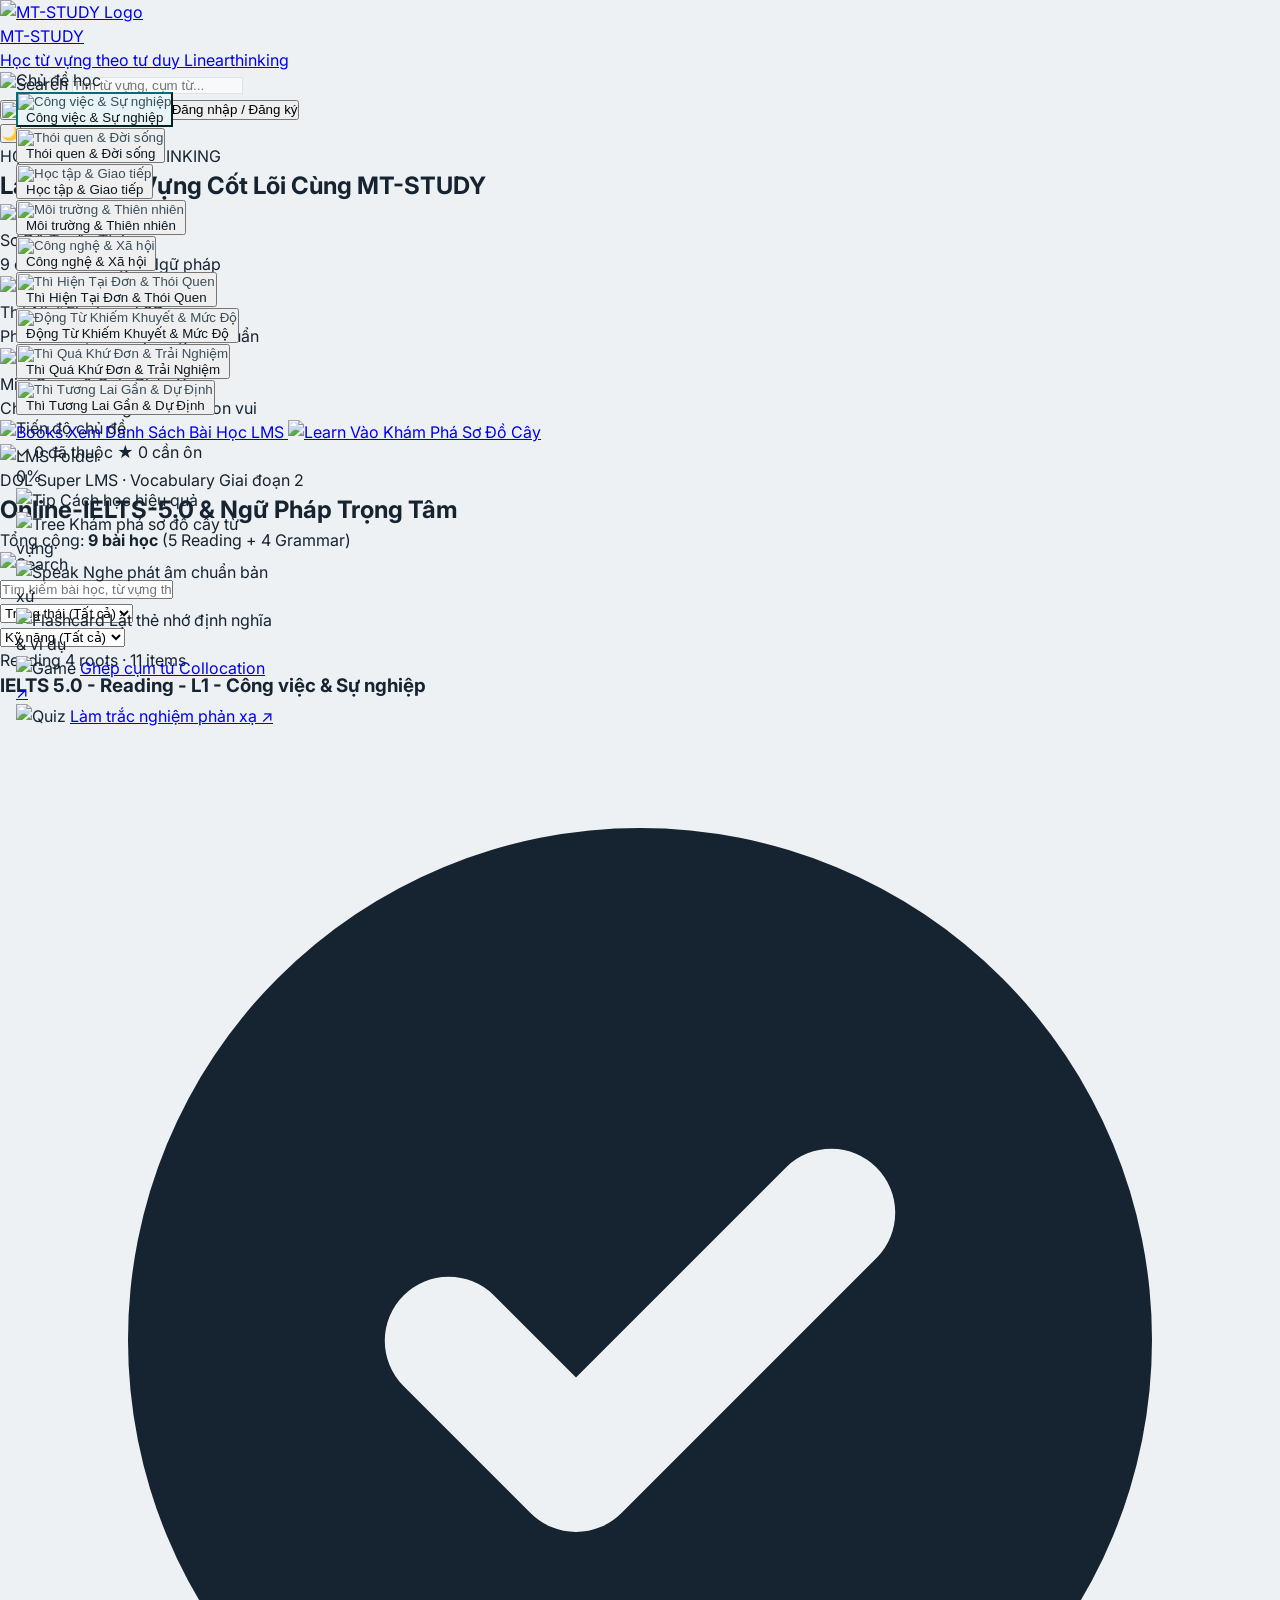
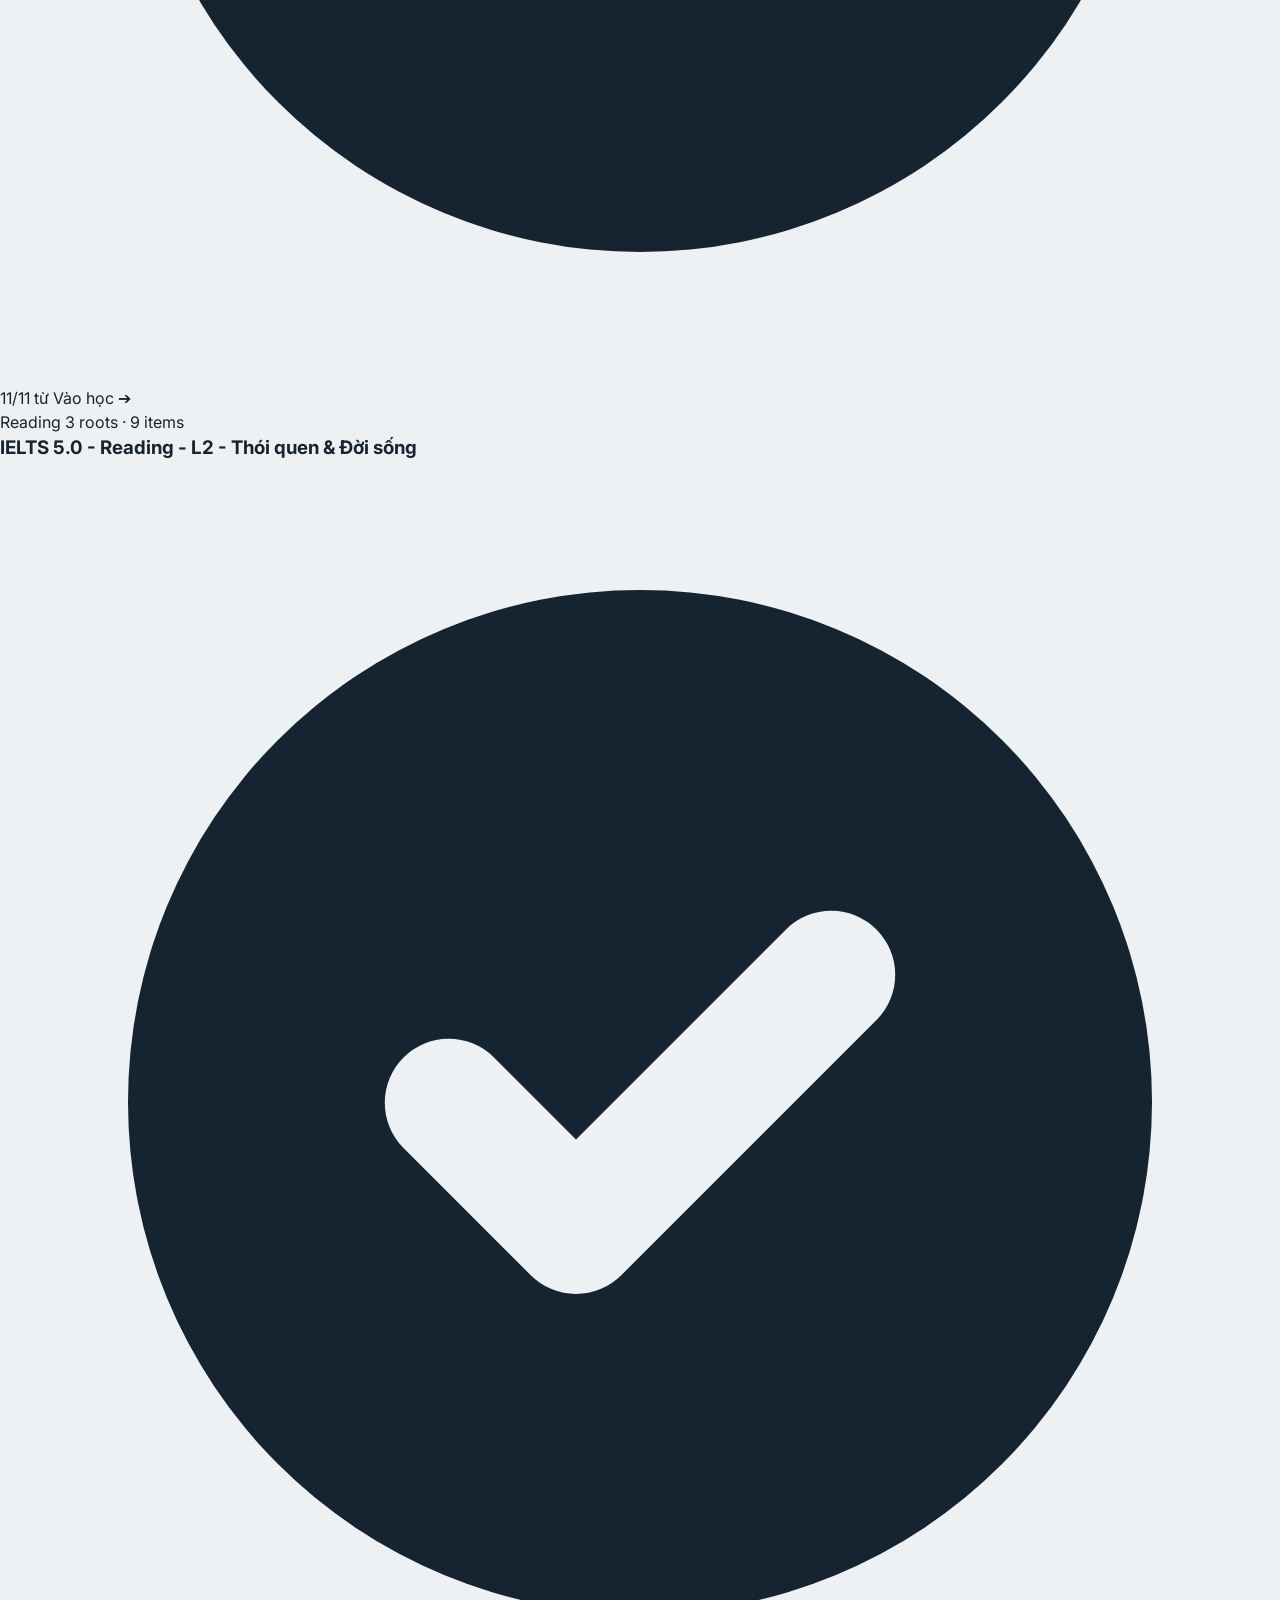
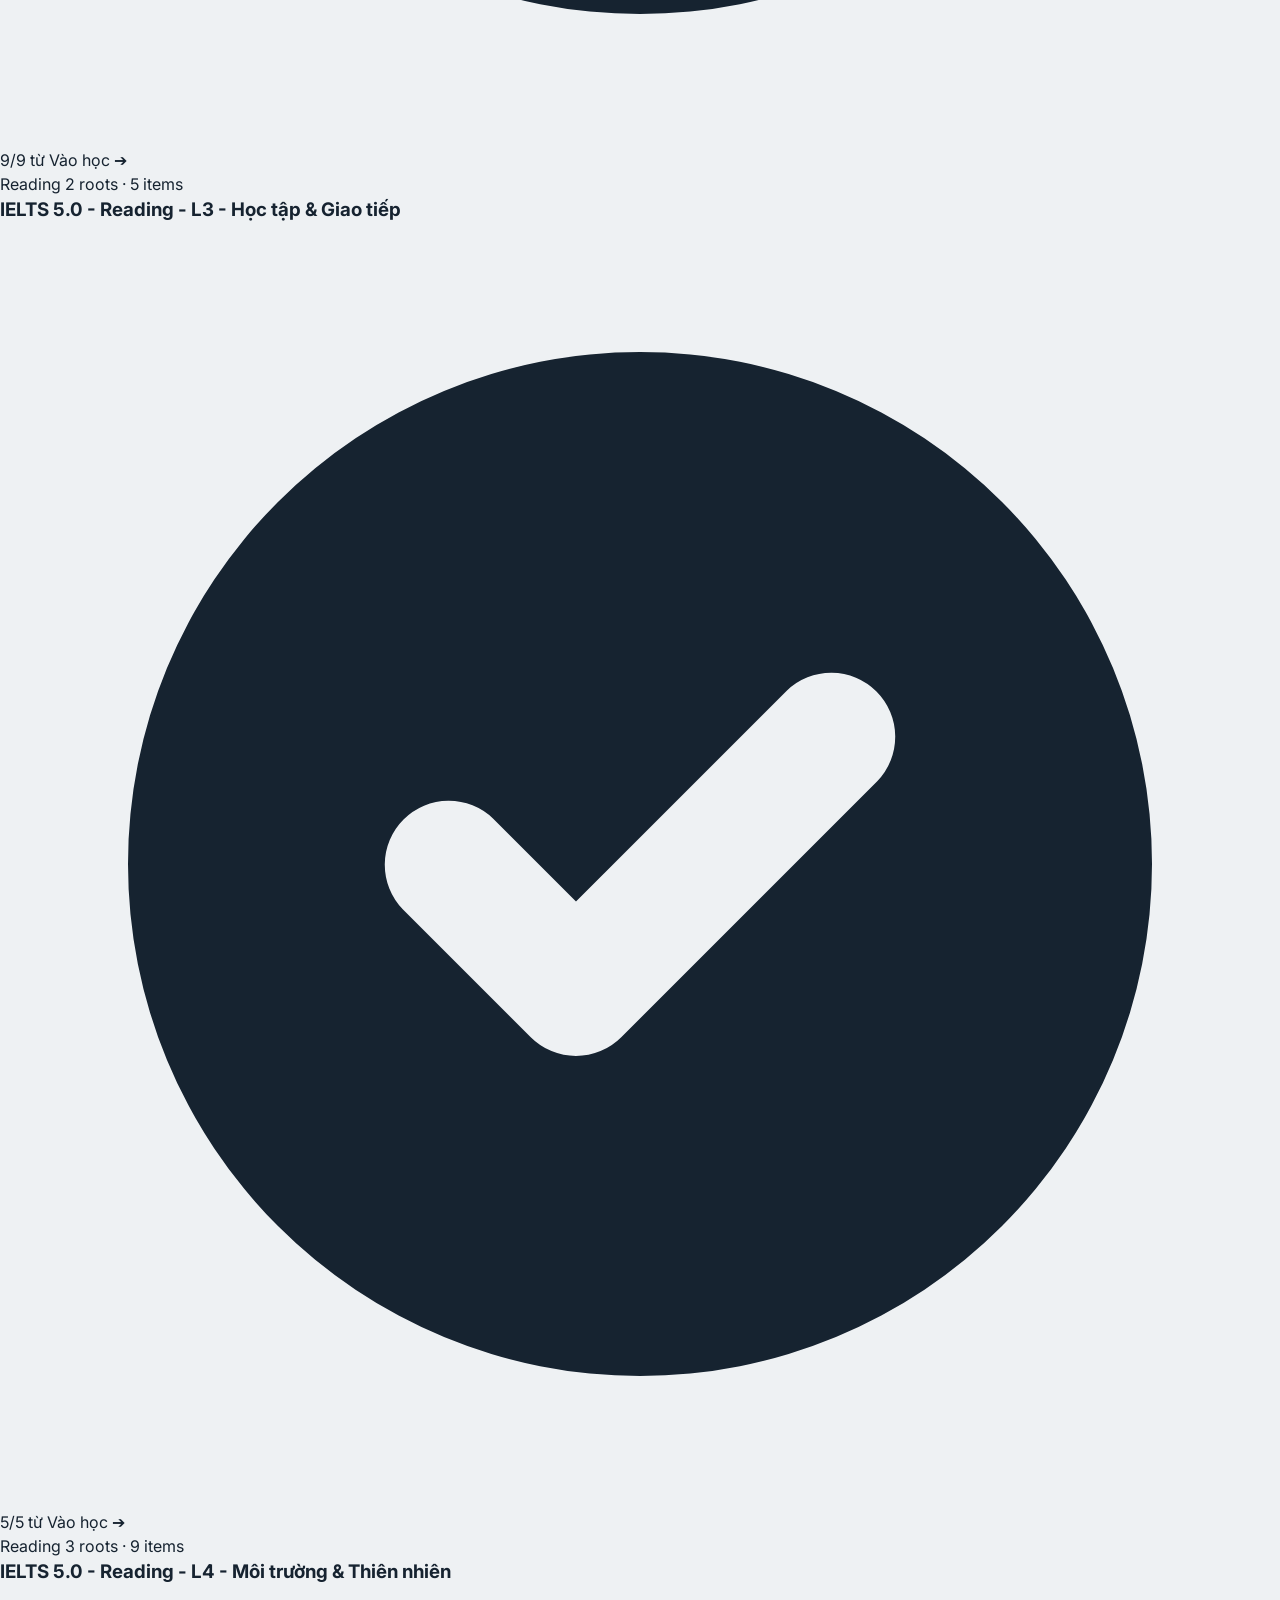
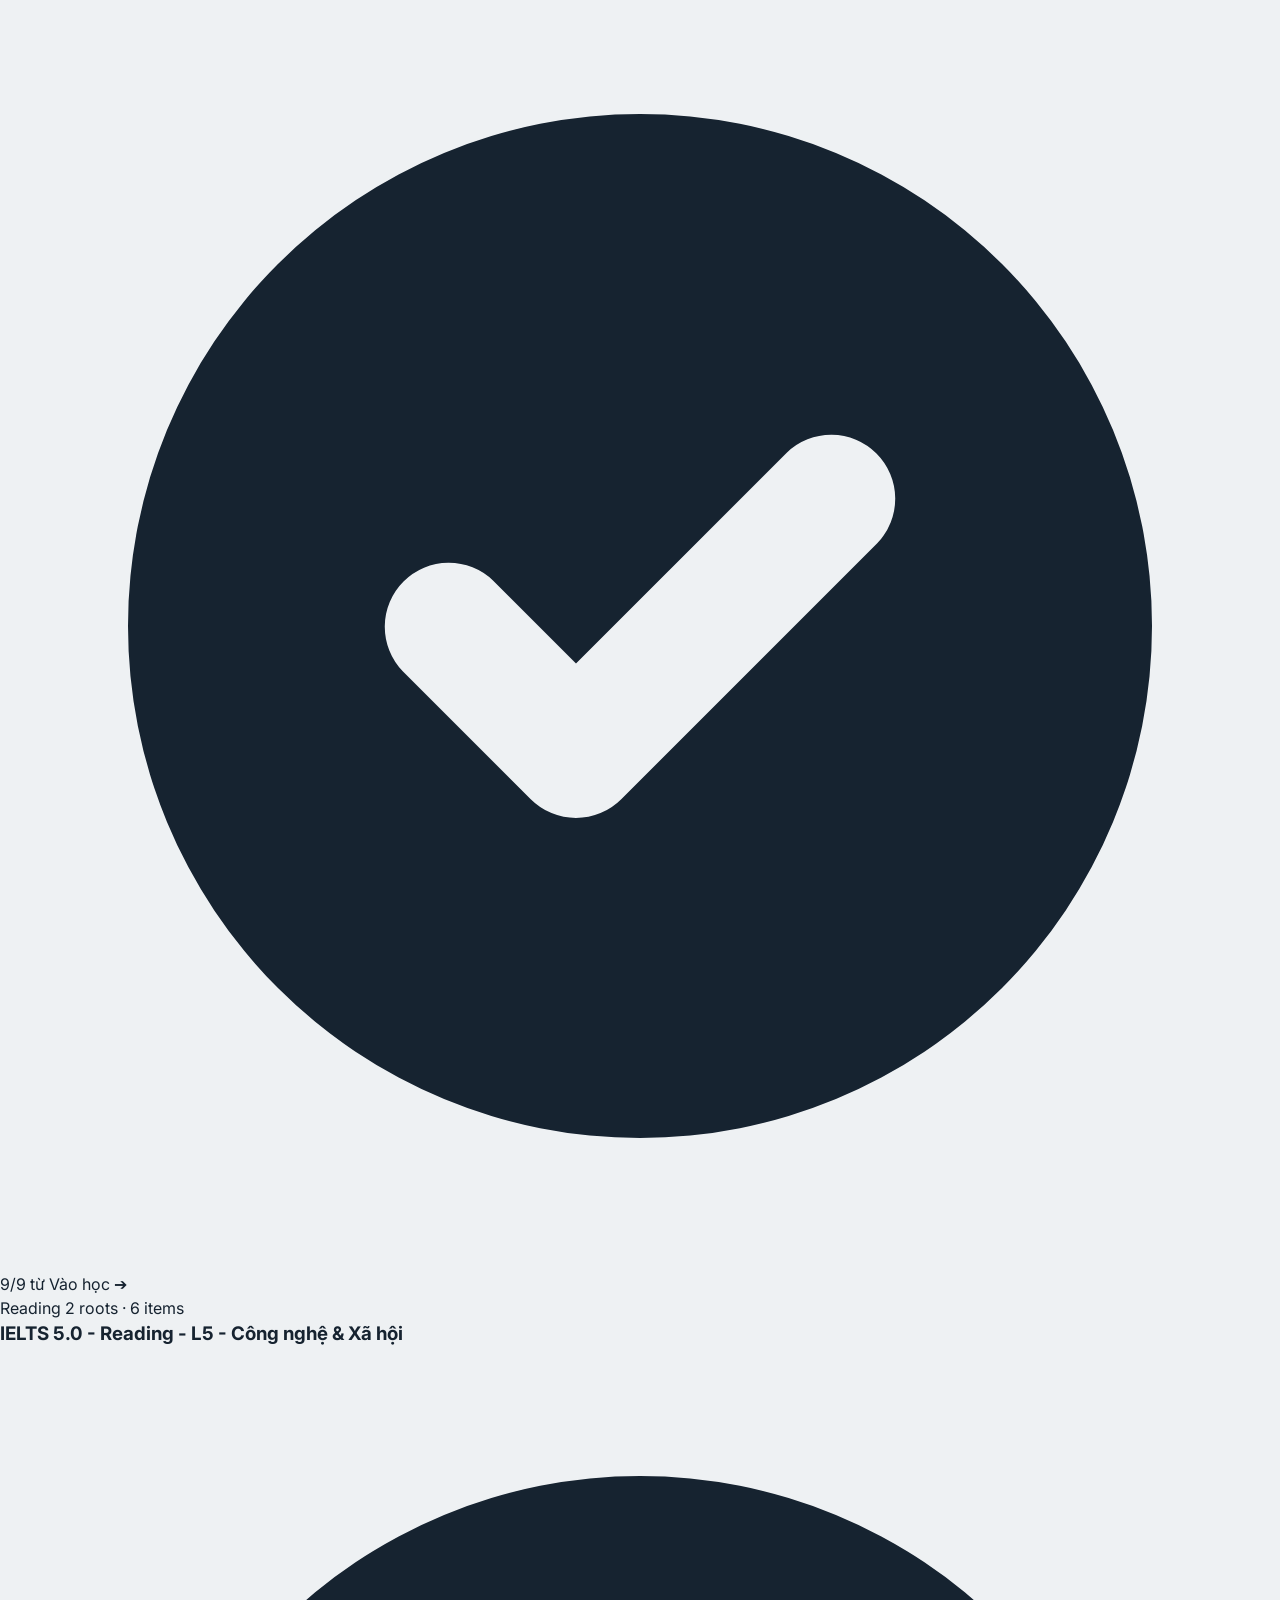
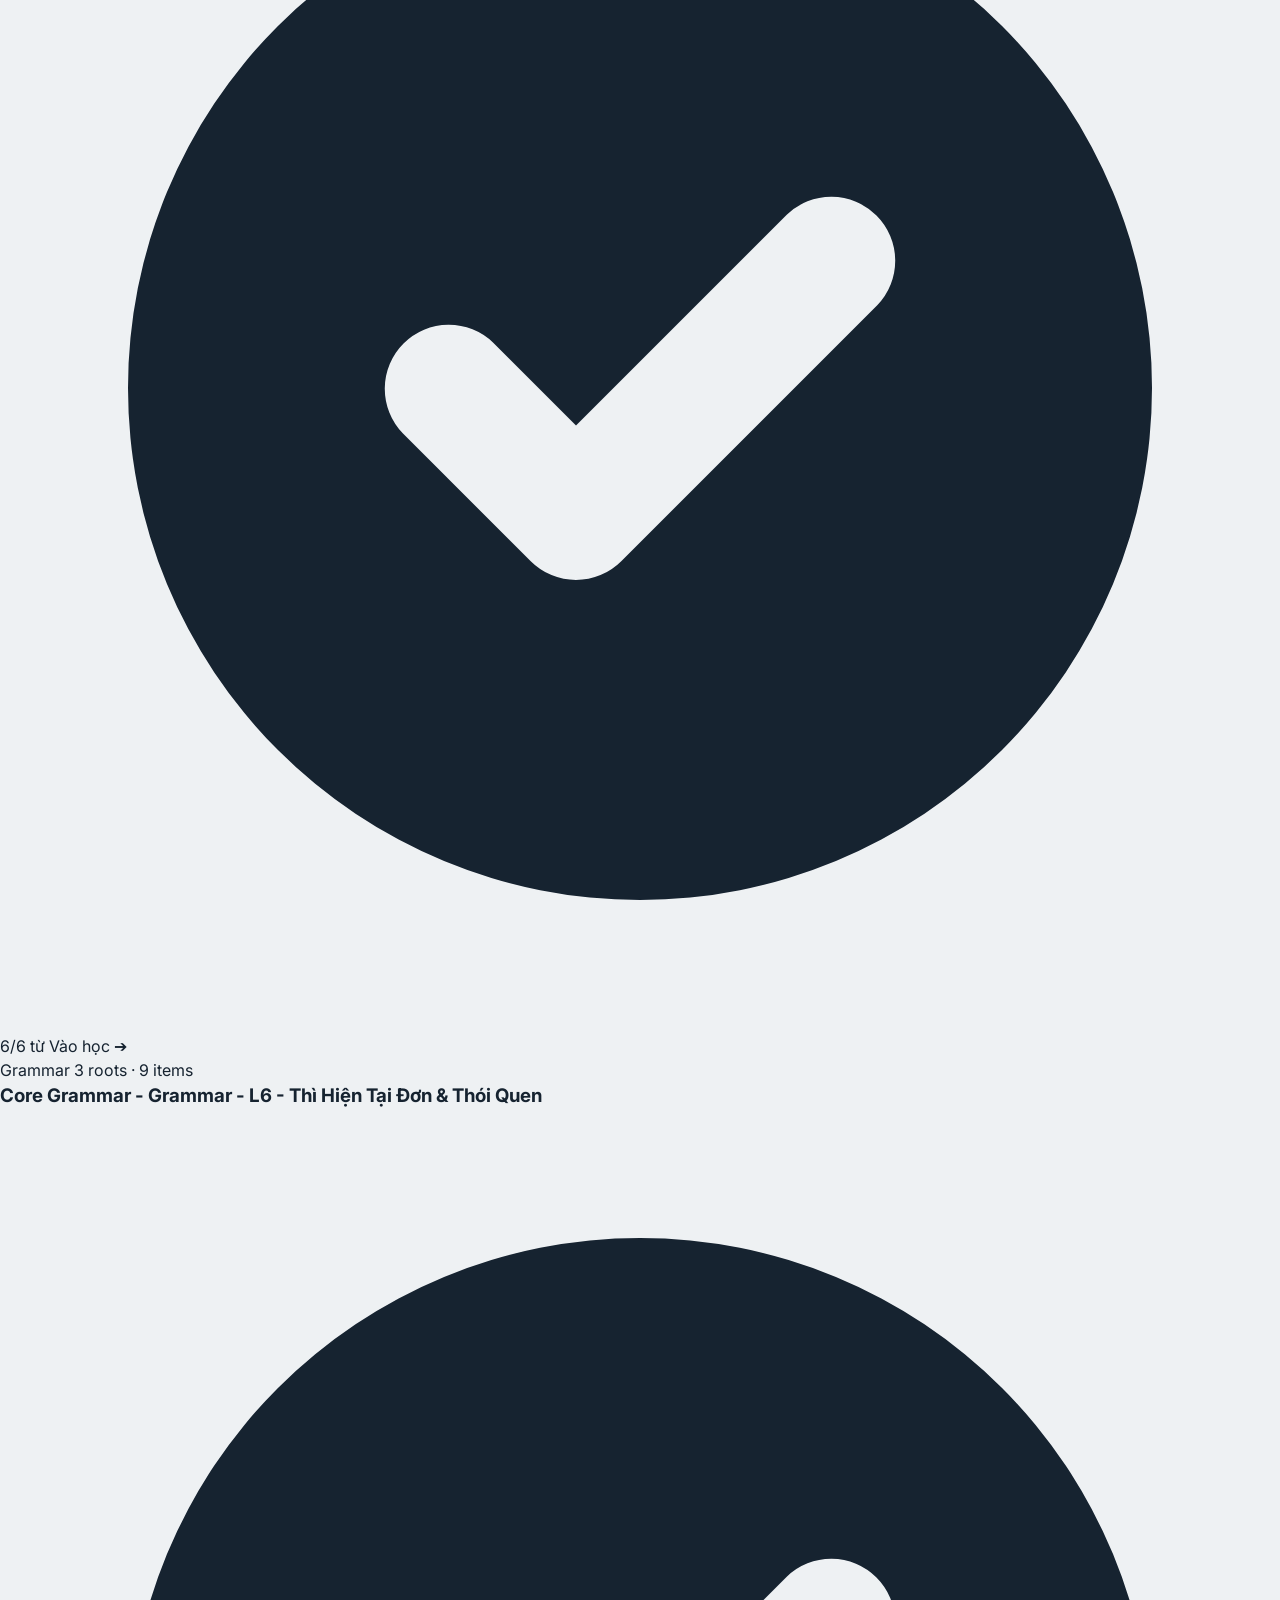
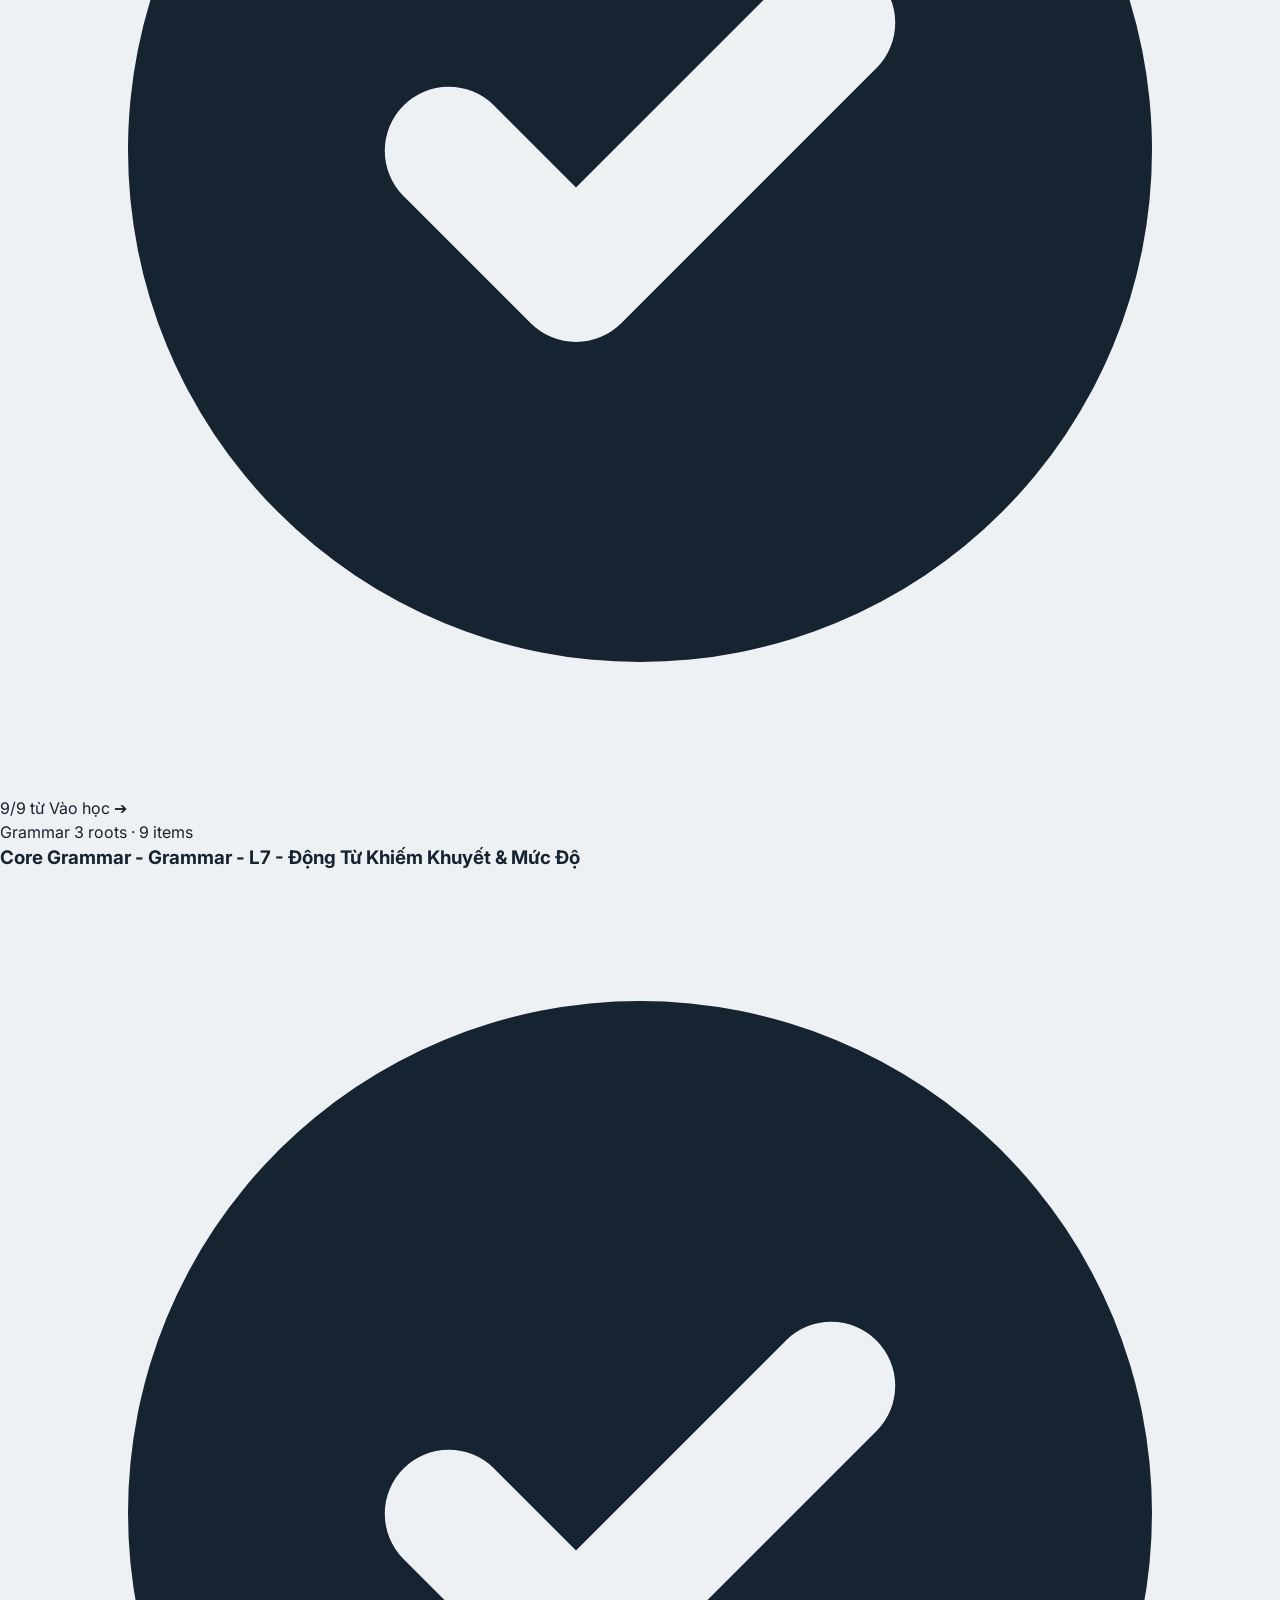
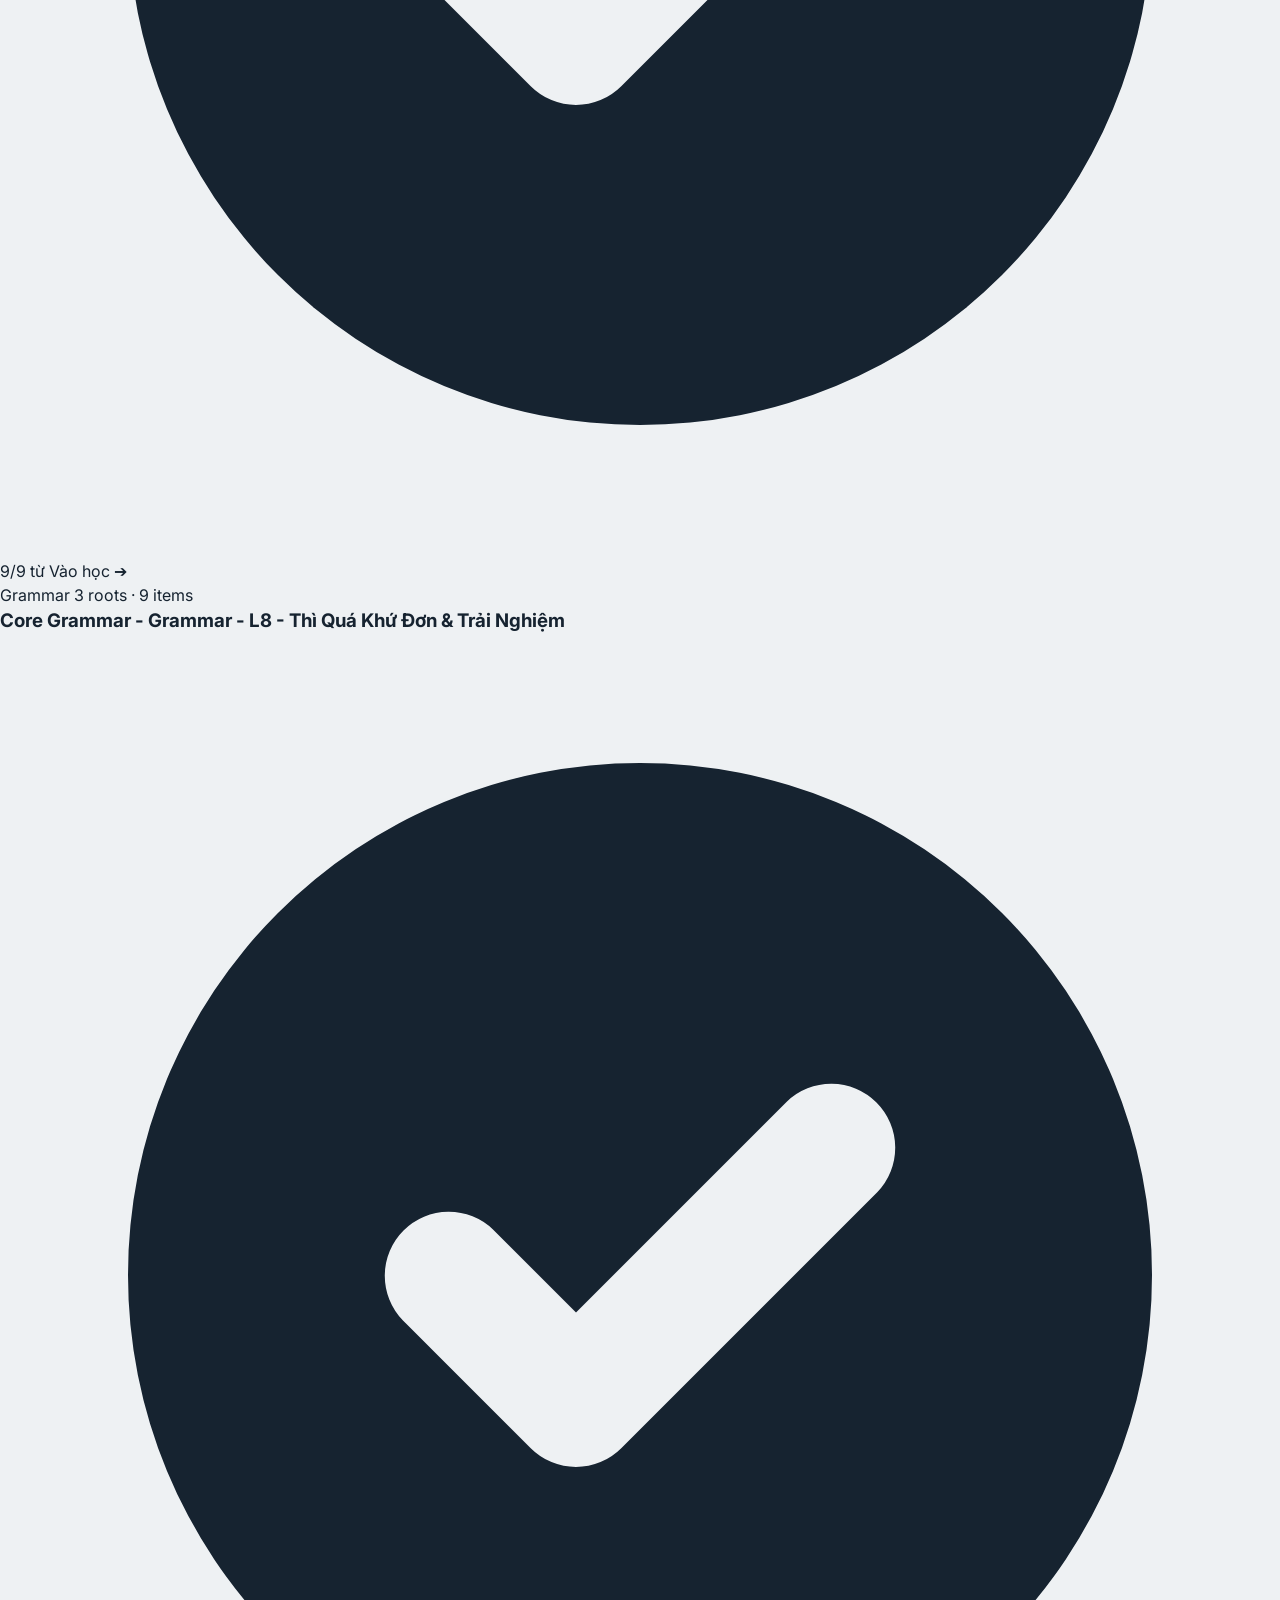
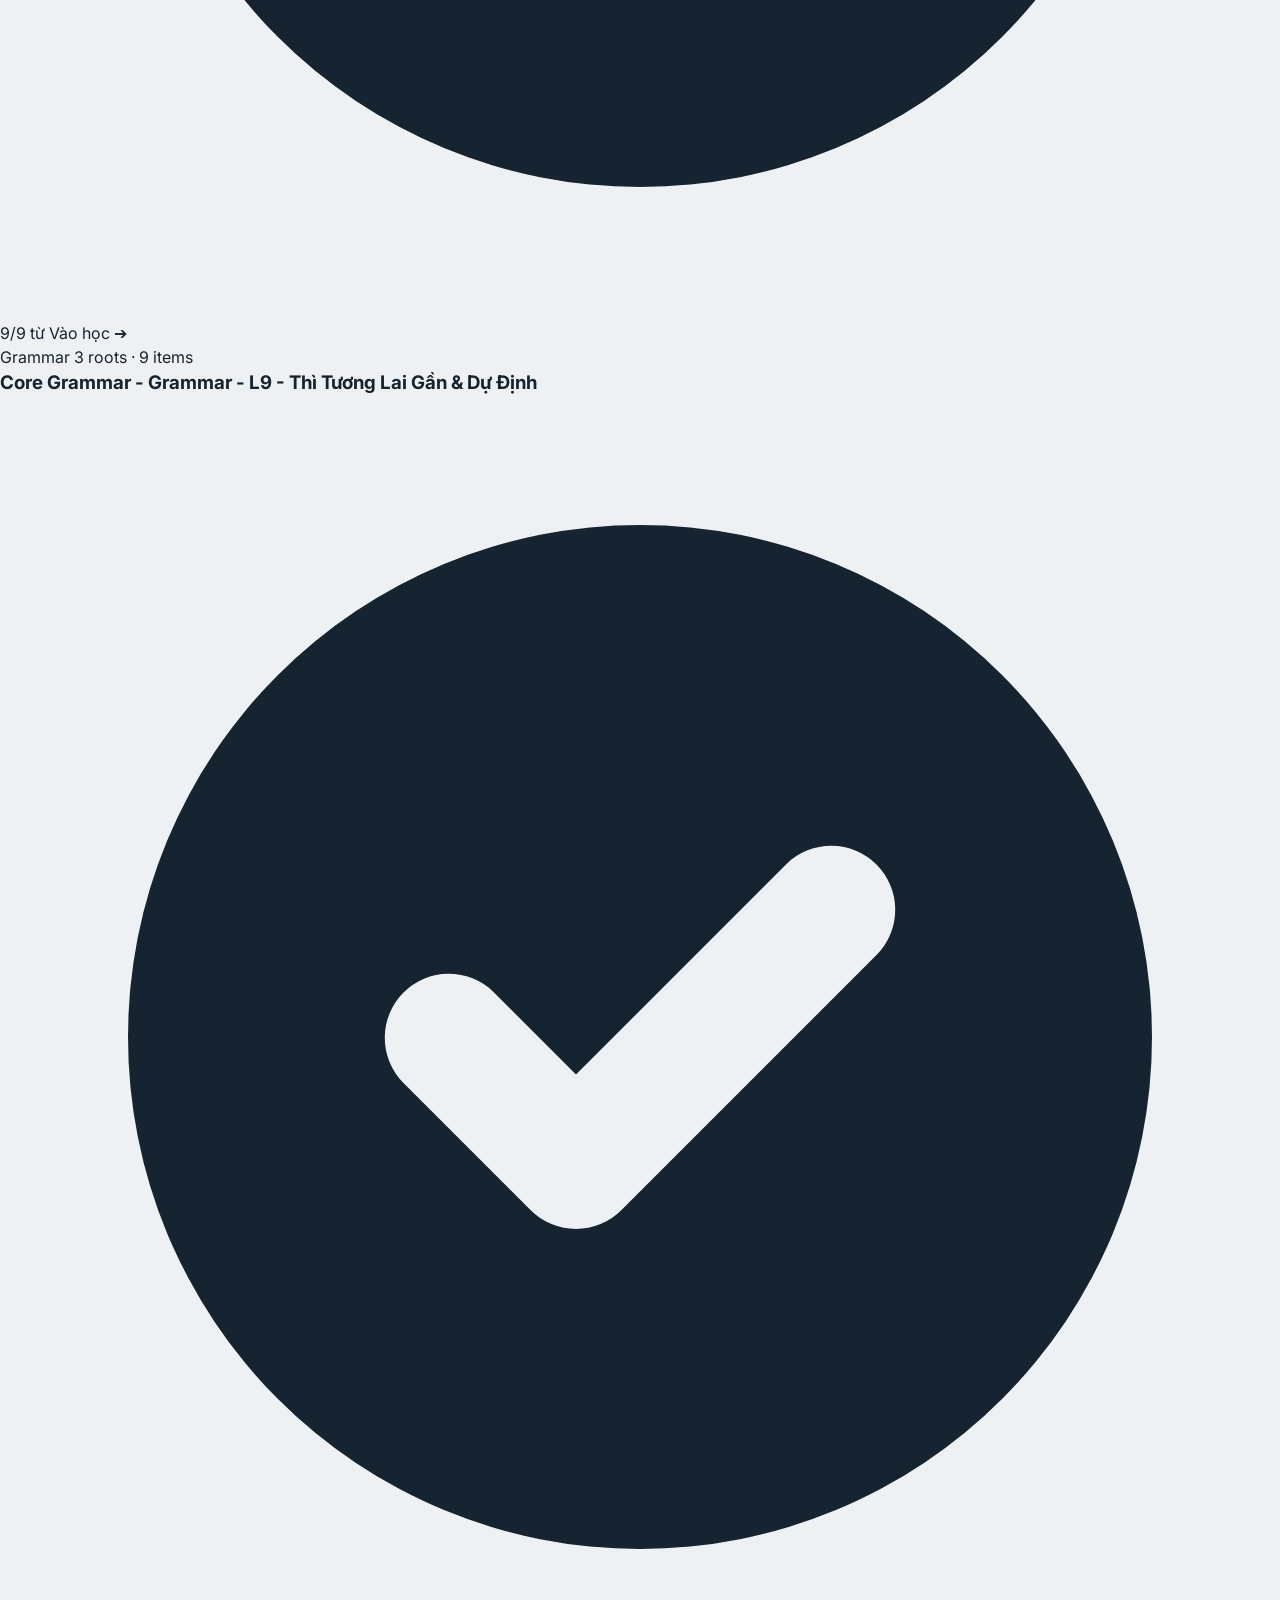
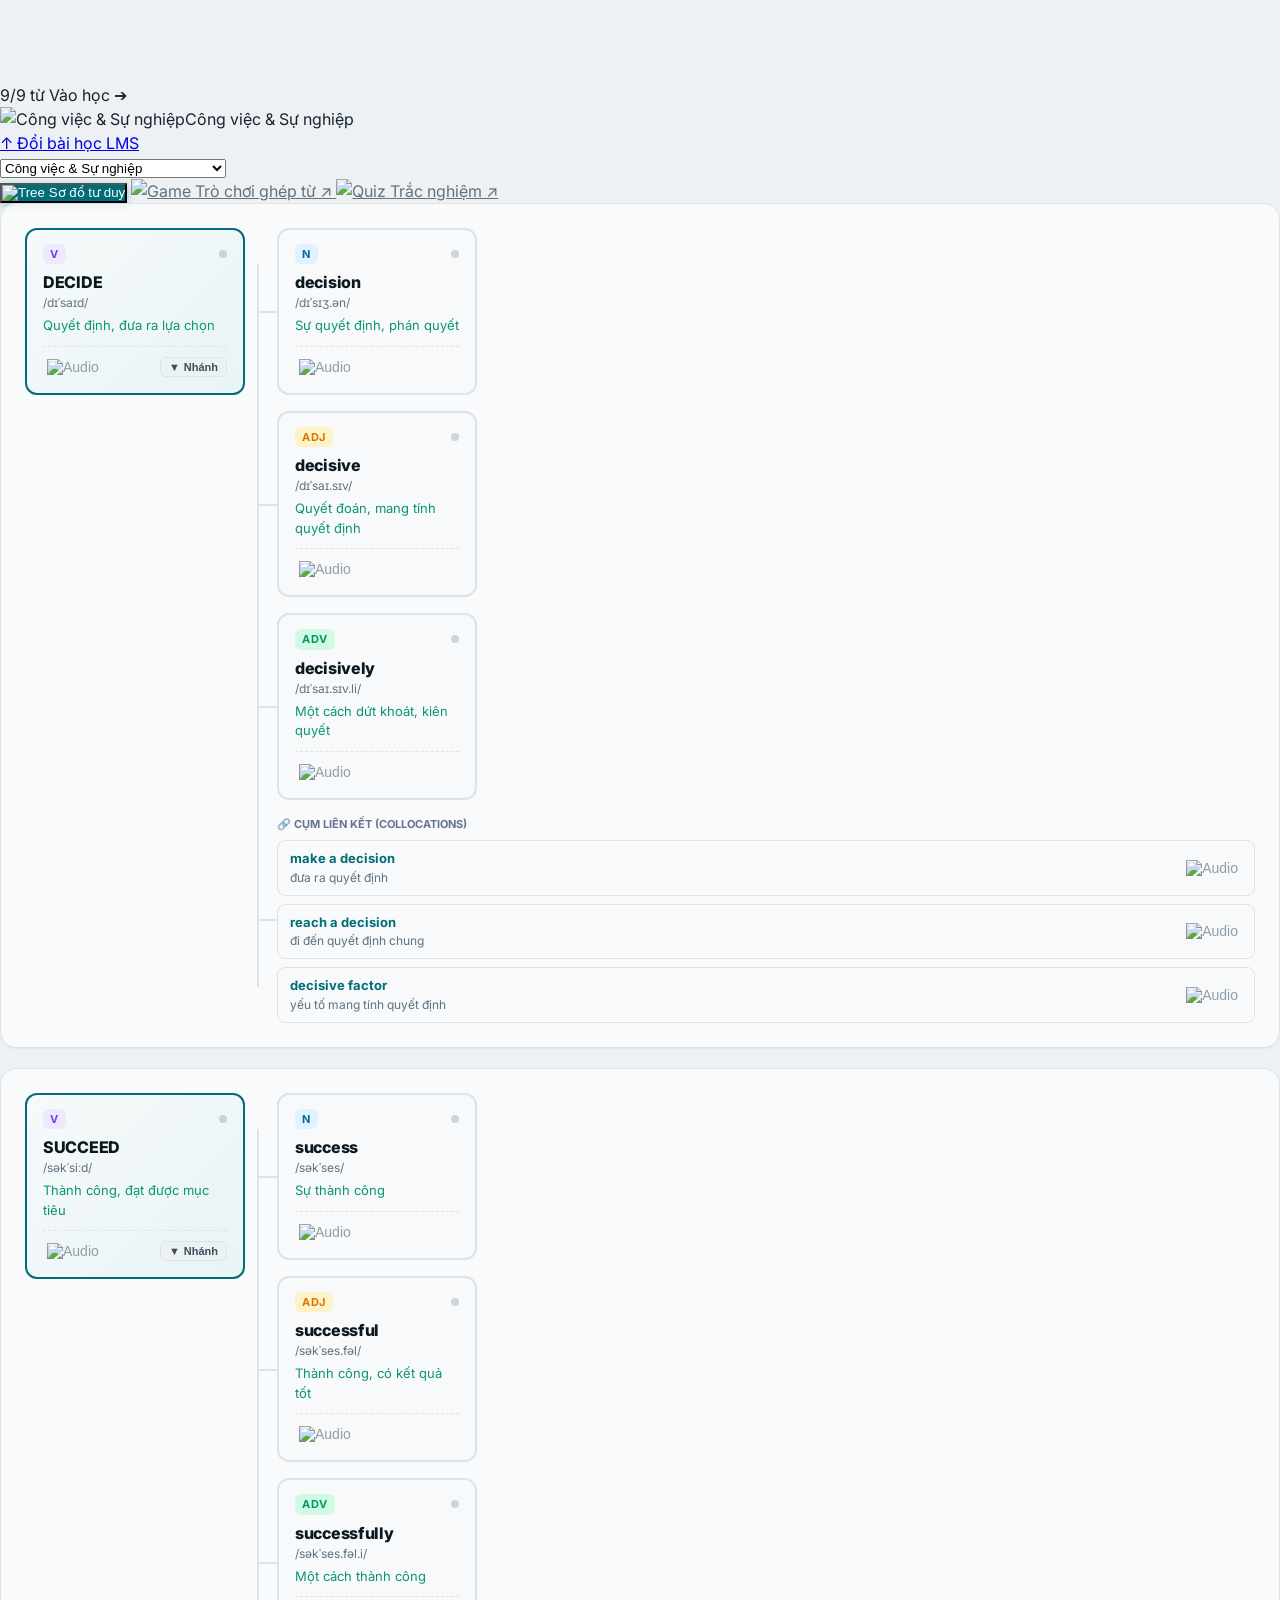
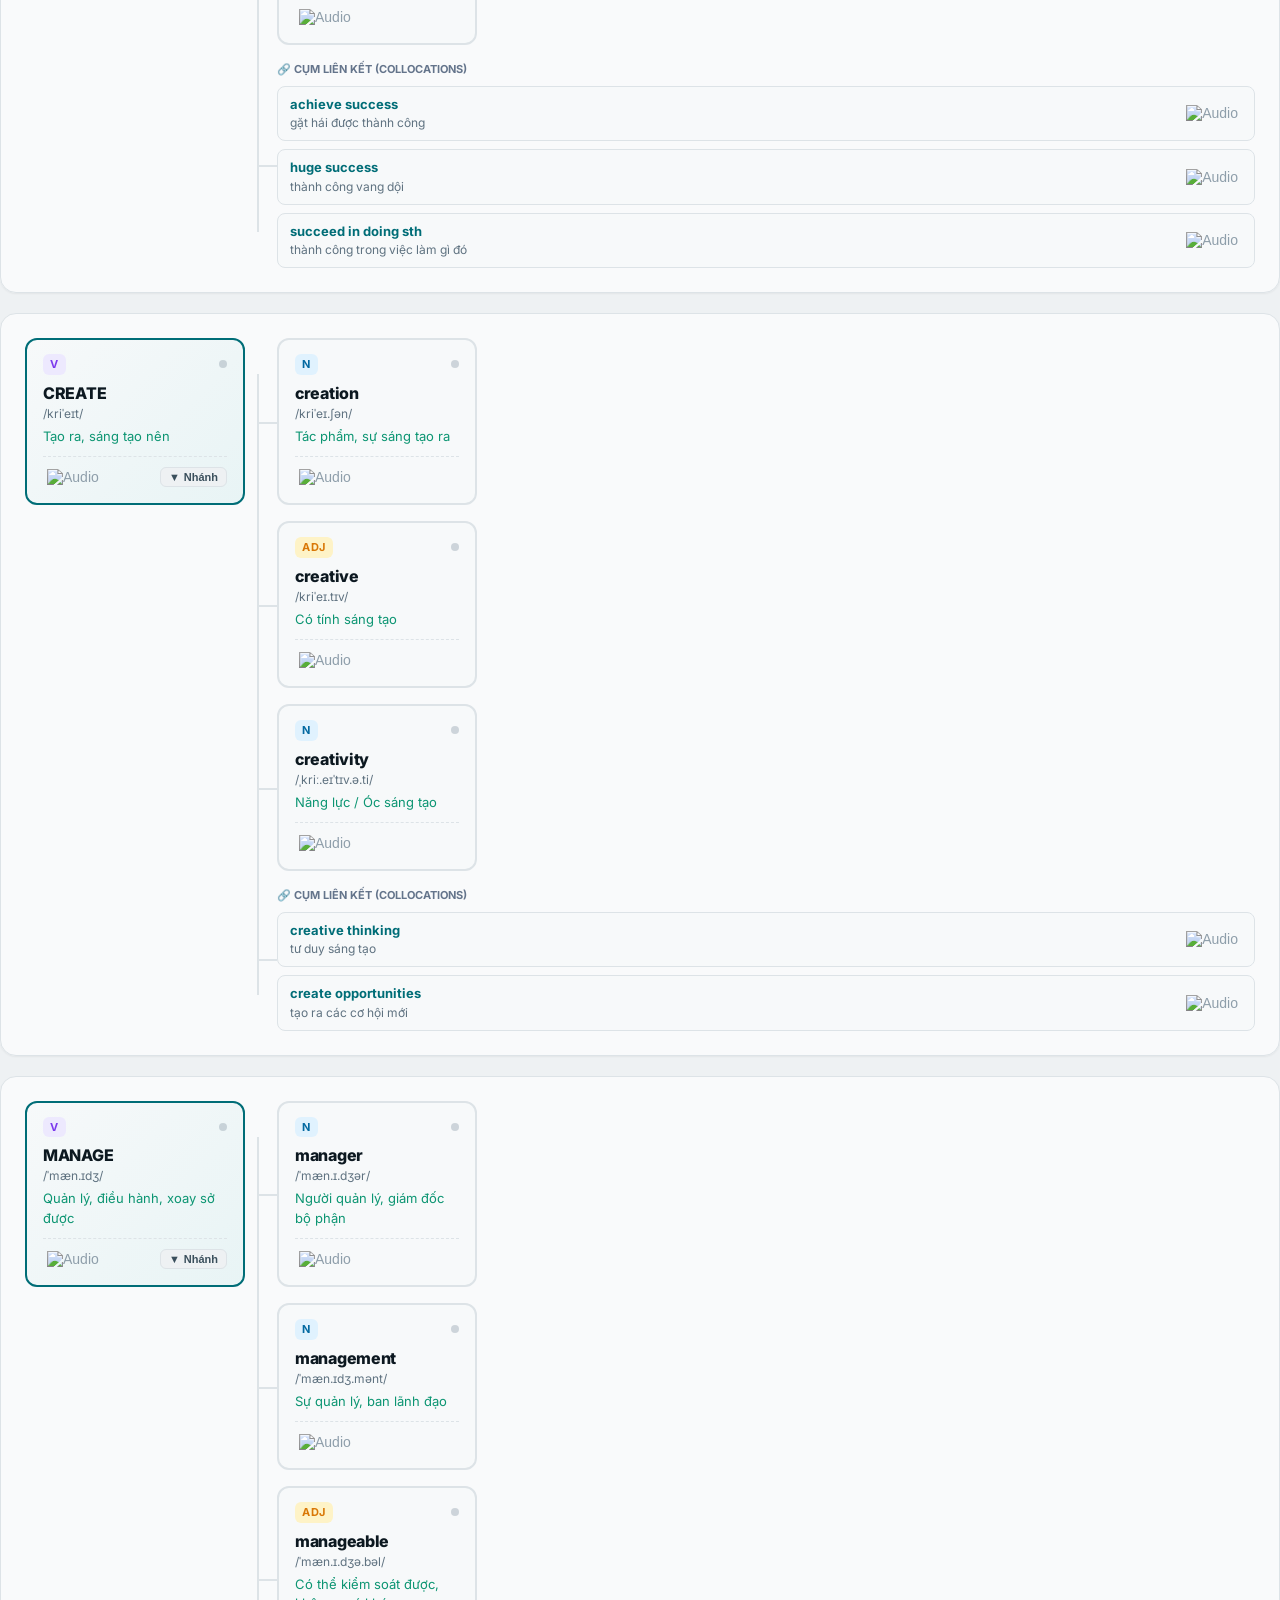
==== commit ee66fbc7: "up" ====
--- a/PROJECT/index.html
+++ b/PROJECT/index.html
@@ -1068,6 +1068,29 @@
     body.dark ::-webkit-scrollbar-thumb {
       background: #3A4F5C;
     }
+
+    /* ── FIXED SIDEBAR ── */
+    #sidebar {
+      scrollbar-width: thin;
+      scrollbar-color: #CBD5E1 transparent;
+    }
+
+    #sidebar::-webkit-scrollbar {
+      width: 4px;
+    }
+
+    #sidebar::-webkit-scrollbar-track {
+      background: transparent;
+    }
+
+    #sidebar::-webkit-scrollbar-thumb {
+      background: #CBD5E1;
+      border-radius: 4px;
+    }
+
+    body.dark #sidebar::-webkit-scrollbar-thumb {
+      background: #3A4F5C;
+    }
   </style>
 </head>
 
@@ -1119,8 +1142,12 @@
 ═══════════════════════════════════════════ -->
   <div class="flex flex-1 max-w-screen-xl mx-auto w-full px-4 gap-6 py-5">
 
+    <!-- ─── SIDEBAR SPACER (giữ chỗ cho sidebar fixed) ─── -->
+    <div class="hidden lg:block flex-shrink-0" style="width:260px;"></div>
+
     <!-- ─── SIDEBAR ─── -->
-    <aside id="sidebar" class="hidden lg:flex flex-col gap-4 flex-shrink-0">
+    <aside id="sidebar" class="hidden lg:flex flex-col gap-4 flex-shrink-0"
+      style="position:fixed; top:68px; left:max(16px, calc((100vw - 1280px)/2 + 16px)); width:260px; height:calc(100vh - 68px); overflow-y:auto; overflow-x:hidden; z-index:40; padding-bottom:24px;">
 
       <!-- Chọn chủ đề -->
       <div class="rounded-2xl p-4 bg-white dark:bg-slate-800 border border-slate-200 dark:border-slate-700 shadow-sm">
@@ -1205,19 +1232,13 @@
           <div
             class="inline-flex items-center gap-2 px-3 py-1 rounded-full bg-teal-500/20 border border-teal-400/30 text-teal-200 text-xs font-bold tracking-wide mb-3">
             <span class="w-2 h-2 rounded-full bg-teal-400 animate-pulse"></span>
-            DOL ENGLISH SUPER LMS · HỌC THEO LINEARTHINKING
+            HỌC THEO LINEARTHINKING
           </div>
 
           <h1 class="text-2xl md:text-3xl lg:text-4xl font-black text-white tracking-tight leading-tight mb-3">
             Làm Chủ Từ Vựng Cốt Lõi Cùng MT-STUDY
           </h1>
 
-          <p class="text-sm md:text-base text-teal-100/90 max-w-3xl leading-relaxed mb-6">
-            Tạm biệt cách học vẹt danh sách từ rời rạc. Với phương pháp <strong>Linearthinking (Tư duy tuyến
-              tính)</strong>, bạn sẽ kết nối từ vựng theo bản đồ logic: từ <strong>Gốc từ (Root)</strong> ➔ <strong>Họ
-              từ (Word Family)</strong> ➔ <strong>Cụm từ liên kết (Collocations)</strong> và ứng dụng ngay vào ngữ cảnh
-            thực tế!
-          </p>
 
           <!-- 3 Feature Pills -->
           <div class="grid grid-cols-1 sm:grid-cols-3 gap-3 pt-2 mb-6 border-t border-teal-700/50">
@@ -1412,7 +1433,6 @@
             Trò Chơi Ghép Cặp Collocation
           </h3>
           <p class="text-xs text-slate-500 dark:text-slate-400 mt-1 leading-relaxed">
-            Nối cụm từ tiếng Anh với nghĩa tiếng Việt tương ứng. Mỗi lần ghép sai sẽ bị trừ điểm theo thang điểm 10.
             Chinh phục điểm 10 để nhận danh hiệu "Aduuu học bá"!
           </p>
         </a>
